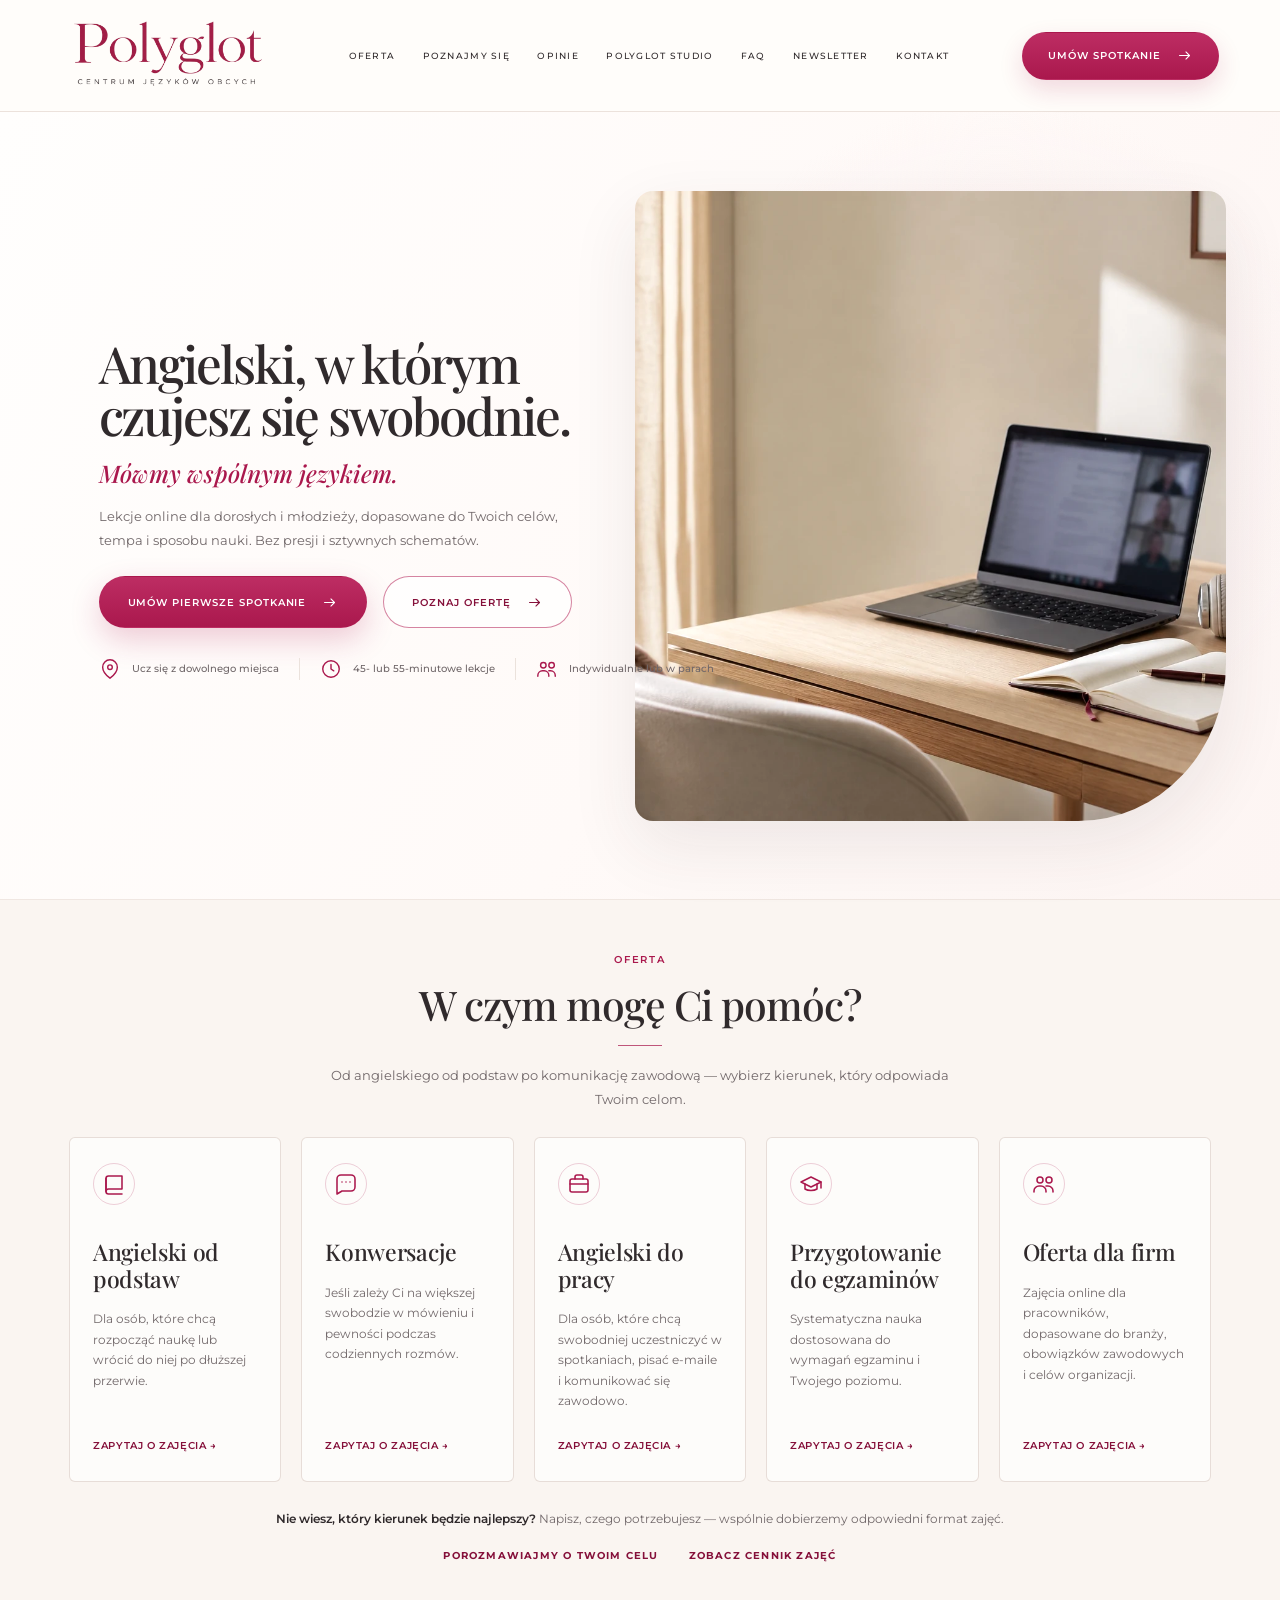
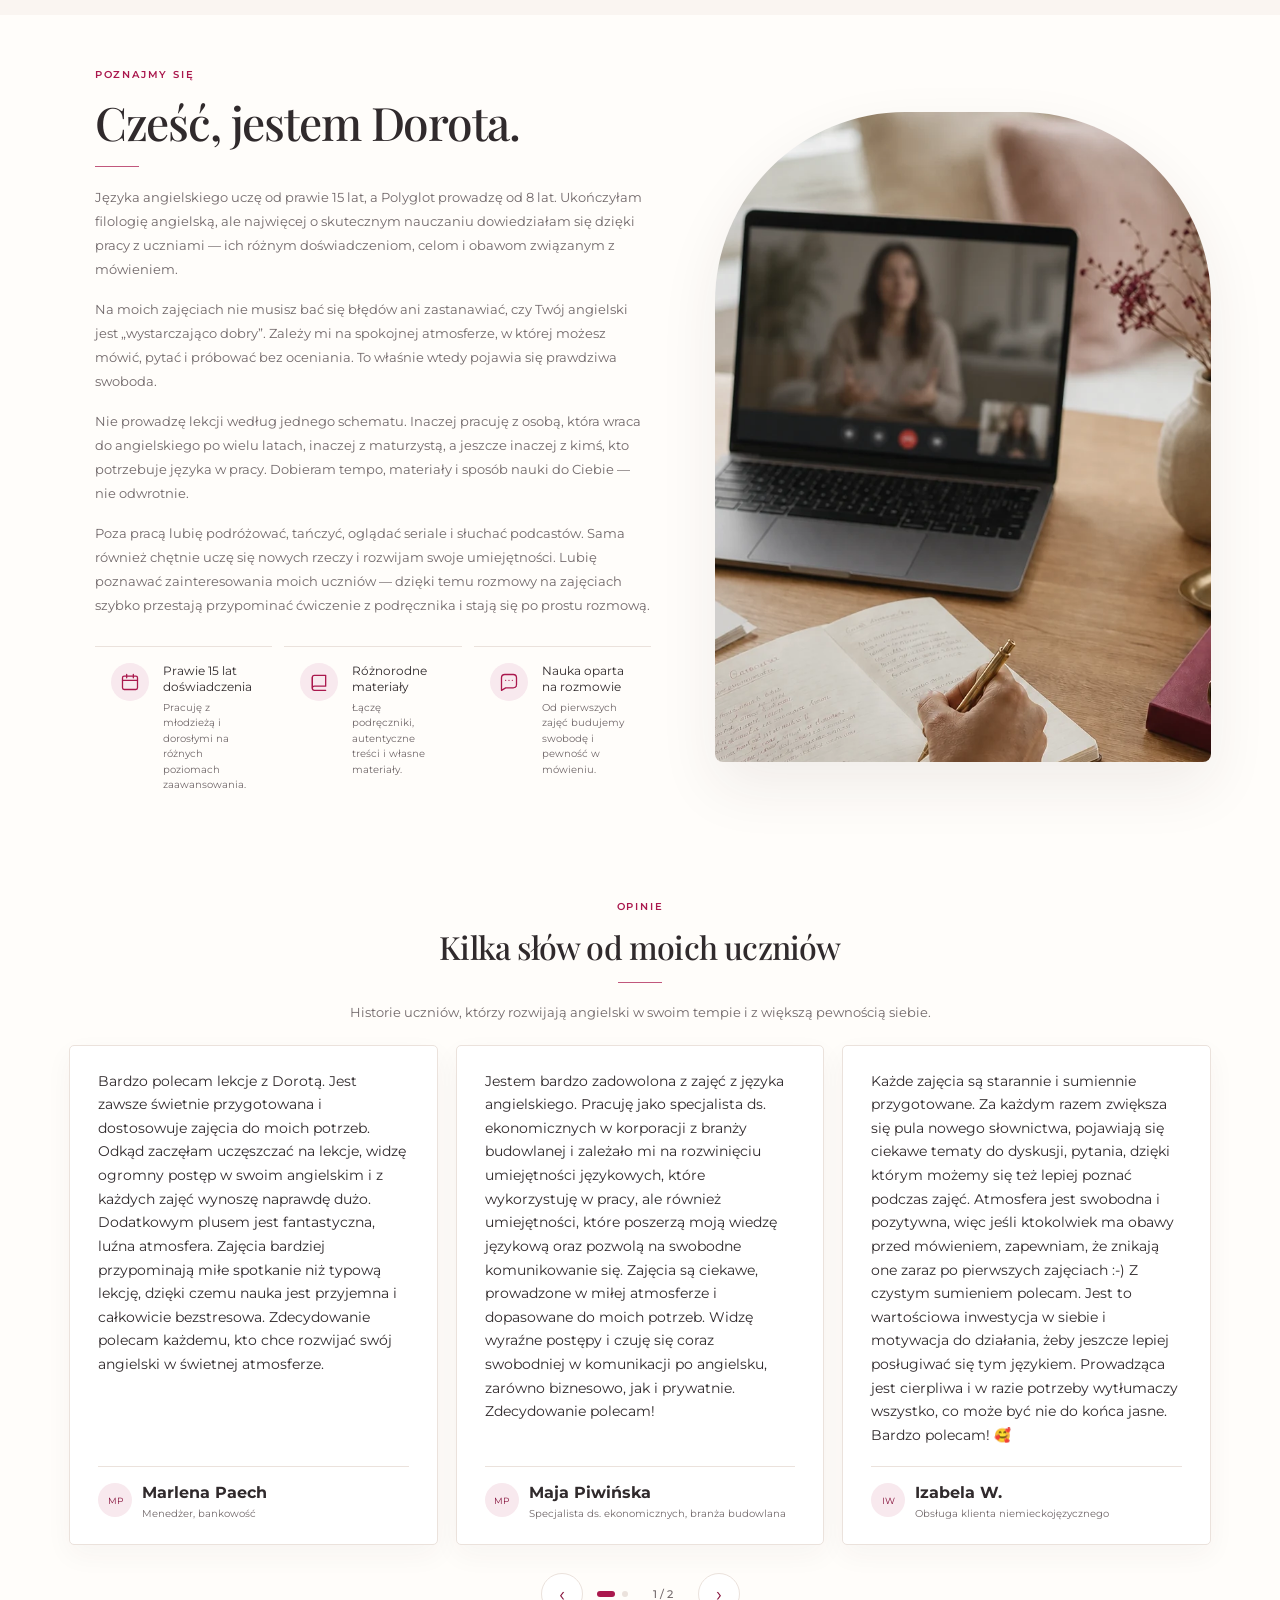
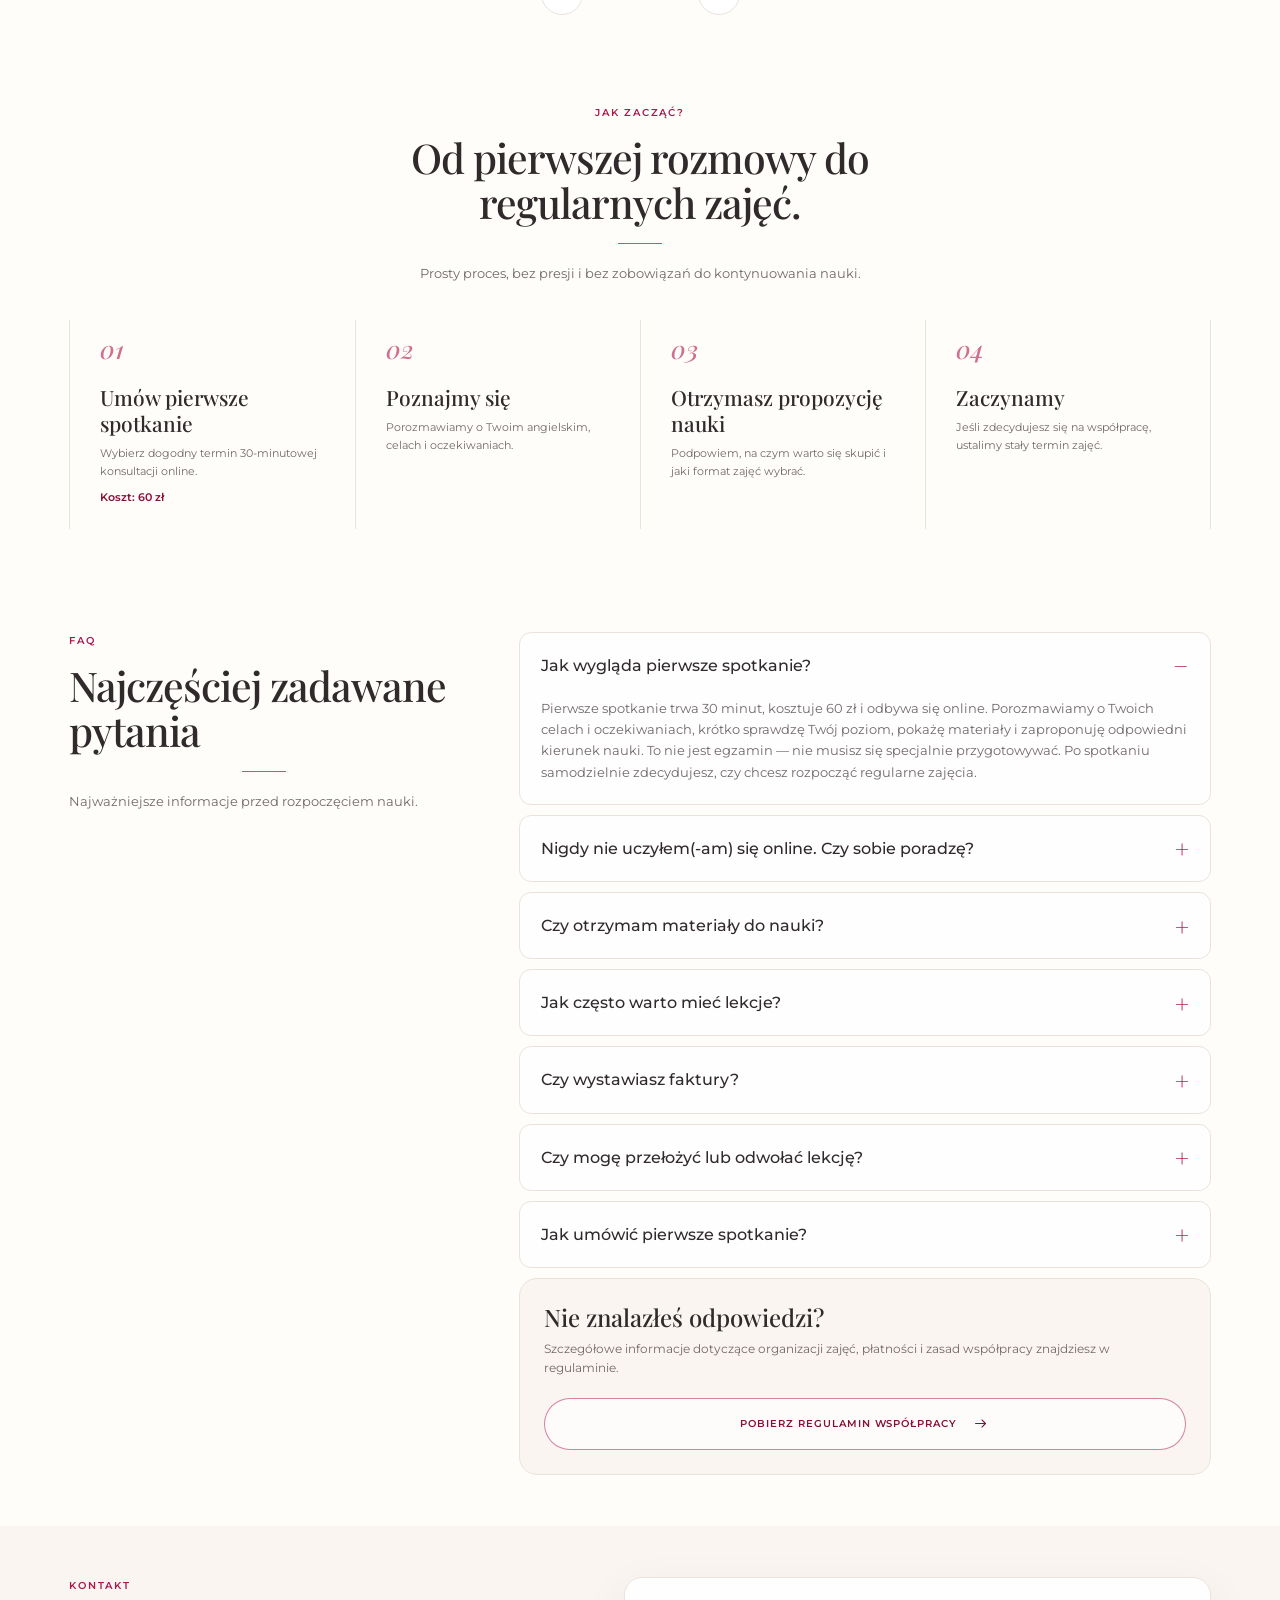
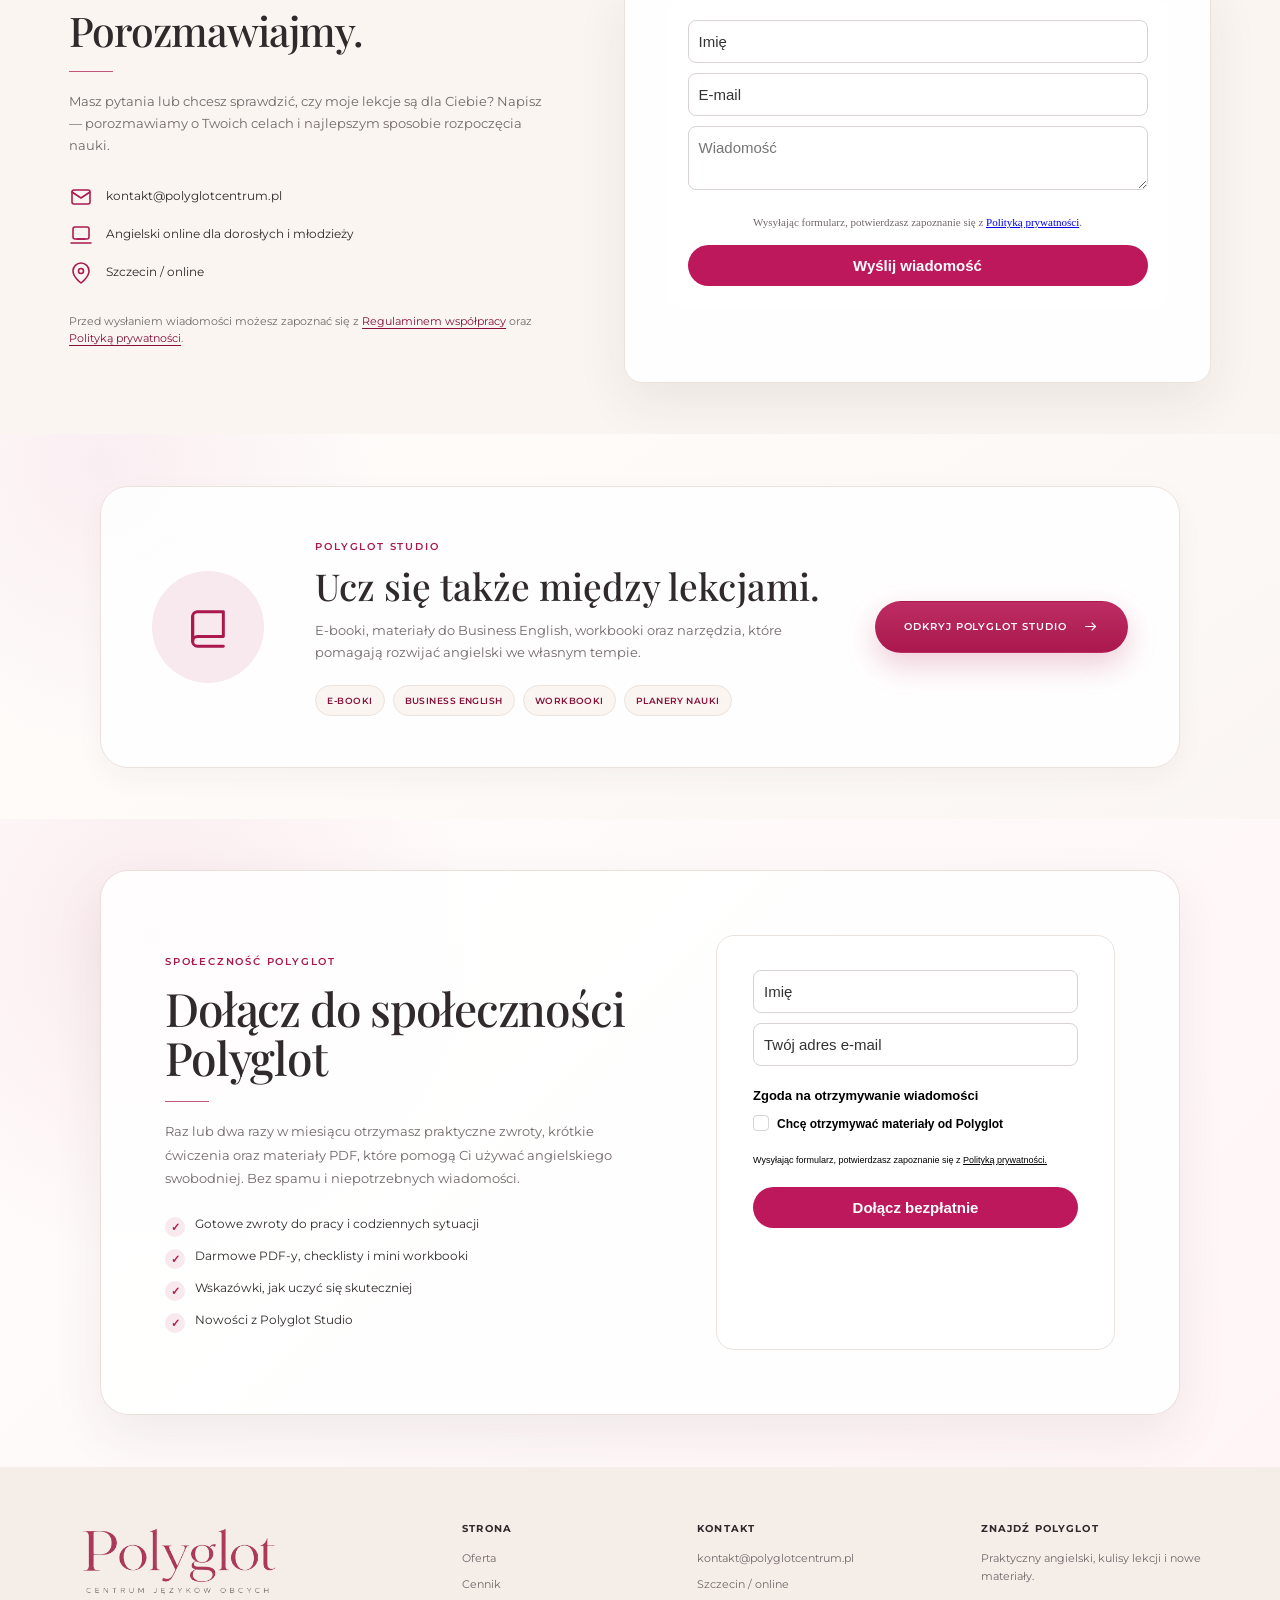
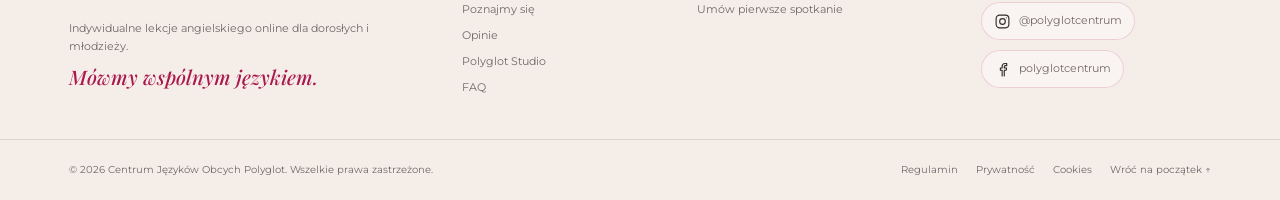
==== index.html @ 35a4ab9f "Add files via upload Przywrócenie wersji sprzed błędnego uploadu" ====
<!doctype html>
<html lang="pl">
  <head>
    
    <meta charset="UTF-8" />
    <meta name="viewport" content="width=device-width, initial-scale=1.0" />
    <title>Polyglot — angielski online dla dorosłych i młodzieży</title>
    
    <meta name="author" content="Dorota Jędruszek — Polyglot Centrum Języków Obcych" />
    <meta name="robots" content="index, follow, max-image-preview:large" />
    <meta name="theme-color" content="#B21F55" />
    <link rel="canonical" href="https://polyglotcentrum.pl/" />
<meta property="og:type" content="website" />
    <meta property="og:locale" content="pl_PL" />
    <meta property="og:site_name" content="Polyglot Centrum Języków Obcych" />
    <meta property="og:url" content="https://polyglotcentrum.pl/" />
    <meta property="og:image:width" content="1200" />
    <meta property="og:image:height" content="630" />
    <meta property="og:image:alt" content="Polyglot — Mówmy wspólnym językiem" />

    <meta name="twitter:title" content="Polyglot — mówmy wspólnym językiem" />
    <meta
      name="twitter:description"
      content="Angielski online dla dorosłych i młodzieży. Praktycznie, spokojnie i bez presji."
    />
    <script type="application/ld+json">
      {
        "@context": "https://schema.org",
        "@type": "EducationalOrganization",
        "name": "Polyglot Centrum Języków Obcych",
        "url": "https://polyglotcentrum.pl/",
        "logo": "https://polyglotcentrum.pl/brand/polyglot-logo.png",
        "description": "Angielski online dla dorosłych i młodzieży. Zajęcia indywidualne i w parach, przygotowanie do egzaminów oraz oferta dla firm.",
        "founder": {
          "@type": "Person",
          "name": "Dorota Jędruszek"
        },
        "email": "kontakt@polyglotcentrum.pl",
        "sameAs": [
          "https://www.facebook.com/polyglotcentrum",
          "https://www.instagram.com/polyglotcentrum/"
        ],
        "areaServed": "PL",
        "availableLanguage": ["pl", "en"]
      }
    </script>
    <meta name="description" content="Angielski online dla dorosłych i młodzieży. Zajęcia indywidualne i w parach, przygotowanie do egzaminów oraz oferta dla firm — spokojnie, praktycznie i bez presji.">
    <link rel="icon" href="/favicon.png">
    <meta property="og:title" content="Polyglot — angielski online dla dorosłych i młodzieży">
    <meta property="og:description" content="Angielski online dla dorosłych i młodzieży. Zajęcia indywidualne i w parach, przygotowanie do egzaminów oraz oferta dla firm — spokojnie, praktycznie i bez presji.">
    <meta property="og:image" content="https://polyglotcentrum.pl/brand/polyglot-social.png">
    <meta name="twitter:card" content="summary_large_image">
    <meta name="twitter:image" content="https://polyglotcentrum.pl/brand/polyglot-social.png">
    <script type="module" crossorigin src="/assets/index-BOfiq2GM.js"></script>
    <link rel="stylesheet" crossorigin href="/assets/index-D0Qa_RZ6.css">
  </head>
  <body>
    
    <div id="root"></div>
    
  
<script>
window.addEventListener('message', function (event) {
  if (!event.data || event.data.type !== 'polyglot-form-height') return;
  var frames = document.querySelectorAll('iframe.polyglot-form-frame');
  frames.forEach(function (frame) {
    if (frame.contentWindow === event.source && event.data.height) {
      frame.style.height = Math.max(220, Number(event.data.height)) + 'px';
    }
  });
});
</script>





<!-- Polyglot: opinie FINAL mobile fix -->
<style>
  /* Oryginalny slider chowamy całkowicie po zbudowaniu nowej sekcji */
  .testimonials.polyglot-ready .testimonial-grid,
  .testimonials.polyglot-ready .slider-controls {
    display: none !important;
  }

  .polyglot-reviews-grid {
    display: grid !important;
    grid-template-columns: repeat(3, minmax(0, 1fr)) !important;
    gap: 18px;
    width: 100% !important;
    max-width: 1180px;
    margin: 0 auto;
    align-items: stretch;
  }

  .polyglot-review-card {
    display: none !important;
    width: 100% !important;
    max-width: 100% !important;
    min-width: 0 !important;
    box-sizing: border-box !important;
    border: 1px solid var(--line);
    box-shadow: var(--shadow-sm);
    background: #fff;
    border-radius: 5px;
    flex-direction: column;
    padding: 24px 28px 22px;
  }

  .polyglot-review-card.is-visible {
    display: flex !important;
  }

  .polyglot-review-card > p {
    width: 100% !important;
    max-width: none !important;
    min-width: 0 !important;
    margin: 0 0 18px !important;
    color: var(--text);
    font: 400 13.5px/1.75 Montserrat, Arial, sans-serif;
    overflow-wrap: anywhere;
    word-break: normal;
    white-space: normal !important;
  }

  .polyglot-review-card footer {
    border-top: 1px solid var(--line);
    align-items: center;
    gap: 10px;
    margin-top: auto;
    padding-top: 12px;
    display: flex;
  }

  .polyglot-review-card strong,
  .polyglot-review-card small {
    display: block;
  }

  .polyglot-review-card small {
    color: var(--muted);
    font-size: 9.5px;
  }

  .polyglot-review-controls {
    justify-content: center;
    align-items: center;
    gap: 14px;
    margin-top: 28px;
    display: flex;
  }

  .polyglot-review-controls button {
    border: 1px solid var(--line);
    width: 42px;
    height: 42px;
    color: var(--primary-hover);
    background: #fff;
    border-radius: 50%;
    place-items: center;
    cursor: pointer;
    display: grid;
    font-size: 20px;
    line-height: 1;
  }

  .polyglot-review-dots {
    align-items: center;
    gap: 7px;
    display: flex;
  }

  .polyglot-review-dots span {
    background: var(--line);
    border-radius: 50%;
    width: 6px;
    height: 6px;
    display: block;
  }

  .polyglot-review-dots span.is-active {
    background: var(--primary);
    border-radius: 999px;
    width: 18px;
  }

  .polyglot-review-count {
    min-width: 42px;
    color: var(--muted);
    text-align: center;
    font-size: 11px;
    font-weight: 500;
  }

  @media (max-width: 1180px) {
    .polyglot-reviews-grid {
      grid-template-columns: repeat(2, minmax(0, 1fr)) !important;
    }
  }

  @media (max-width: 780px) {
    .testimonials {
      padding-left: 22px !important;
      padding-right: 22px !important;
      overflow: hidden !important;
      overflow-anchor: none;
    }

    .polyglot-reviews-grid {
      display: grid !important;
      grid-template-columns: minmax(0, 1fr) !important;
      width: 100% !important;
      max-width: 100% !important;
      min-width: 0 !important;
      margin: 0 auto !important;
    }

    .polyglot-review-card,
    .polyglot-review-card.is-visible {
      grid-column: 1 / -1 !important;
      width: 100% !important;
      max-width: 100% !important;
      min-width: 0 !important;
      padding: 22px 20px !important;
      overflow: visible !important;
    }

    .polyglot-review-card > p {
      width: 100% !important;
      max-width: 100% !important;
      min-width: 0 !important;
      font-size: 13.5px !important;
      line-height: 1.75 !important;
      overflow-wrap: break-word !important;
      word-break: normal !important;
      white-space: normal !important;
    }

    .polyglot-reviews-grid {
      scroll-margin-top: 92px;
    }
  }
</style>

<script>
(function () {
  const NEW_REVIEWS = [{"name": "Marlena Paech", "role": "Menedżer, bankowość", "initials": "MP", "text": "Bardzo polecam lekcje z Dorotą. Jest zawsze świetnie przygotowana i dostosowuje zajęcia do moich potrzeb. Odkąd zaczęłam uczęszczać na lekcje, widzę ogromny postęp w swoim angielskim i z każdych zajęć wynoszę naprawdę dużo. Dodatkowym plusem jest fantastyczna, luźna atmosfera. Zajęcia bardziej przypominają miłe spotkanie niż typową lekcję, dzięki czemu nauka jest przyjemna i całkowicie bezstresowa. Zdecydowanie polecam każdemu, kto chce rozwijać swój angielski w świetnej atmosferze."}, {"name": "Maja Piwińska", "role": "Specjalista ds. ekonomicznych, branża budowlana", "initials": "MP", "text": "Jestem bardzo zadowolona z zajęć z języka angielskiego. Pracuję jako specjalista ds. ekonomicznych w korporacji z branży budowlanej i zależało mi na rozwinięciu umiejętności językowych, które wykorzystuję w pracy, ale również umiejętności, które poszerzą moją wiedzę językową oraz pozwolą na swobodne komunikowanie się. Zajęcia są ciekawe, prowadzone w miłej atmosferze i dopasowane do moich potrzeb. Widzę wyraźne postępy i czuję się coraz swobodniej w komunikacji po angielsku, zarówno biznesowo, jak i prywatnie. Zdecydowanie polecam!"}, {"name": "Izabela W.", "role": "Obsługa klienta niemieckojęzycznego", "initials": "IW", "text": "Każde zajęcia są starannie i sumiennie przygotowane. Za każdym razem zwiększa się pula nowego słownictwa, pojawiają się ciekawe tematy do dyskusji, pytania, dzięki którym możemy się też lepiej poznać podczas zajęć. Atmosfera jest swobodna i pozytywna, więc jeśli ktokolwiek ma obawy przed mówieniem, zapewniam, że znikają one zaraz po pierwszych zajęciach :-) Z czystym sumieniem polecam. Jest to wartościowa inwestycja w siebie i motywacja do działania, żeby jeszcze lepiej posługiwać się tym językiem. Prowadząca jest cierpliwa i w razie potrzeby wytłumaczy wszystko, co może być nie do końca jasne. Bardzo polecam! 🥰"}, {"name": "Dorota G.", "role": "Księgowa", "initials": "DG", "text": "Dorota to świetny motywator do nauki angielskiego, rozpoczynając z nią lekcje pomogła od razu przełamać barierę w mówieniu po angielsku. Na zajęcia jest zawsze świetnie przygotowana, ma gotowe materiały do przeprowadzenia lekcji. Zawsze jest skupiona na uczniu, posiada nieskończone pokłady cierpliwości."}, {"name": "Kinga S.", "role": "R&D Specialist (branża chemiczna)", "initials": "KS", "text": "Dorota to niesamowicie cierpliwa i zaangażowana lektorka. Na zajęciach korzystamy z wielu ciekawych i różnorodnych materiałów, które są dobierane w taki sposób, aby odpowiadały moim potrzebom i pomagały mi robić realne postępy. Doceniam szczególnie atmosferę na zajęciach - jest swobodna, bez presji i stresu, dzięki czemu nauka angielskiego stała się dla mnie dużo przyjemniejsza. Serdecznie polecam naukę z Dorotą!"}];

  const wait = ms => new Promise(resolve => setTimeout(resolve, ms));

  function makeCard(review) {
    const article = document.createElement('article');
    article.className = 'polyglot-review-card';

    const p = document.createElement('p');
    p.textContent = review.text;

    const footer = document.createElement('footer');

    const initials = document.createElement('span');
    initials.className = 'initials';
    initials.textContent = review.initials;

    const meta = document.createElement('div');
    const strong = document.createElement('strong');
    strong.textContent = review.name;
    const small = document.createElement('small');
    small.textContent = review.role;

    meta.append(strong, small);
    footer.append(initials, meta);
    article.append(p, footer);
    return article;
  }

  async function captureGreta(section, originalGrid, originalControls) {
    const findGreta = () => Array.from(originalGrid.querySelectorAll('.testimonial-card'))
      .find(card => {
        const signature = card.querySelector('strong')?.textContent.trim();
        return signature === 'G.S.';
      });

    let card = findGreta();
    if (card) return card.cloneNode(true);

    const buttons = originalControls ? Array.from(originalControls.querySelectorAll('button')) : [];
    const next = buttons.length ? buttons[buttons.length - 1] : null;
    if (!next) return null;

    const seen = new Set();

    for (let i = 0; i < 12; i++) {
      const signature = (originalGrid.innerText || '').trim();
      if (seen.has(signature)) break;
      seen.add(signature);

      next.click();
      await wait(180);

      card = findGreta();
      if (card) return card.cloneNode(true);
    }

    return null;
  }

  function normalizeGretaCard(oldCard) {
    const article = document.createElement('article');
    article.className = 'polyglot-review-card';

    const oldP = oldCard.querySelector('p');
    const oldFooter = oldCard.querySelector('footer');

    if (oldP) {
      const p = document.createElement('p');
      p.textContent = oldP.textContent.trim();
      article.appendChild(p);
    }

    if (oldFooter) {
      article.appendChild(oldFooter.cloneNode(true));
    }

    return article;
  }

  async function buildReviews() {
    const section = document.querySelector('.testimonials');
    if (!section) return false;
    if (section.dataset.polyglotFinal === '1') return true;

    const originalGrid = section.querySelector('.testimonial-grid');
    if (!originalGrid) return false;

    const originalControls = section.querySelector('.slider-controls');
    const gretaOld = await captureGreta(section, originalGrid, originalControls);

    if (!gretaOld) {
      console.warn('Polyglot: nie udało się znaleźć opinii Grety.');
      return false;
    }

    section.dataset.polyglotFinal = '1';

    const grid = document.createElement('div');
    grid.className = 'polyglot-reviews-grid';

    NEW_REVIEWS.forEach(review => grid.appendChild(makeCard(review)));
    grid.appendChild(normalizeGretaCard(gretaOld));

    const controls = document.createElement('div');
    controls.className = 'polyglot-review-controls';

    const prev = document.createElement('button');
    prev.type = 'button';
    prev.setAttribute('aria-label', 'Poprzednie opinie');
    prev.textContent = '‹';

    const dots = document.createElement('div');
    dots.className = 'polyglot-review-dots';

    const count = document.createElement('span');
    count.className = 'polyglot-review-count';
    count.setAttribute('aria-live', 'polite');

    const next = document.createElement('button');
    next.type = 'button';
    next.setAttribute('aria-label', 'Następne opinie');
    next.textContent = '›';

    controls.append(prev, dots, count, next);

    originalGrid.insertAdjacentElement('afterend', grid);
    grid.insertAdjacentElement('afterend', controls);

    section.classList.add('polyglot-ready');

    let page = 0;

    function perPage() {
      if (window.innerWidth <= 780) return 1;
      if (window.innerWidth <= 1180) return 2;
      return 3;
    }

    function render() {
      const cards = Array.from(grid.children);
      const per = perPage();
      const totalPages = Math.max(1, Math.ceil(cards.length / per));

      if (page >= totalPages) page = totalPages - 1;
      if (page < 0) page = 0;

      cards.forEach((card, i) => {
        const visible = i >= page * per && i < (page + 1) * per;
        card.classList.toggle('is-visible', visible);
      });

      dots.innerHTML = '';
      for (let i = 0; i < totalPages; i++) {
        const dot = document.createElement('span');
        if (i === page) dot.classList.add('is-active');
        dots.appendChild(dot);
      }

      count.textContent = `${page + 1} / ${totalPages}`;
    }

    function showCurrentPage() {
      render();
      if (window.innerWidth <= 780) {
        grid.scrollIntoView({ block: 'start', behavior: 'smooth' });
      }
    }

    prev.addEventListener('click', () => {
      const total = Math.ceil(grid.children.length / perPage());
      page = (page - 1 + total) % total;
      showCurrentPage();
    });

    next.addEventListener('click', () => {
      const total = Math.ceil(grid.children.length / perPage());
      page = (page + 1) % total;
      showCurrentPage();
    });

    let lastPer = perPage();
    window.addEventListener('resize', () => {
      const now = perPage();
      if (now !== lastPer) {
        lastPer = now;
        page = 0;
        render();
      }
    });

    render();
    return true;
  }

  let attempts = 0;
  const timer = setInterval(async () => {
    attempts++;
    const ok = await buildReviews();
    if (ok || attempts > 100) clearInterval(timer);
  }, 120);
})();
</script>
<!-- /Polyglot: opinie FINAL mobile fix -->

<style>
  .offer-card .offer-card-contact-link {
    color: var(--primary-hover);
    font-size: 10px;
    font-weight: 600;
    letter-spacing: .06em;
    text-transform: uppercase;
    margin-top: auto;
  }

  .offer-card .offer-card-contact-link:hover {
    color: var(--primary);
    text-decoration: underline;
  }
</style>
<script>
(function () {
  function addOfferLinks() {
    var cards = Array.from(document.querySelectorAll('.offer-card'));
    if (!cards.length) return false;
    cards.forEach(function (card) {
      if (card.querySelector('.offer-card-contact-link')) return;
      var link = document.createElement('a');
      link.className = 'offer-card-contact-link';
      link.href = '#kontakt';
      link.textContent = 'Zapytaj o zajęcia →';
      card.appendChild(link);
    });
    return true;
  }

  var attempts = 0;
  var timer = setInterval(function () {
    attempts += 1;
    if (addOfferLinks() || attempts > 100) clearInterval(timer);
  }, 50);
})();
</script>

<!-- Polyglot: Jak zacząć + informacja o pierwszym spotkaniu -->
<style>
  .polyglot-getting-started {
    position: relative;
    padding: clamp(40px, 4vw, 58px) clamp(24px, 5.4vw, 92px);
    background: var(--bg);
  }
  .polyglot-getting-started .section-heading { margin-bottom: 34px; }
  .polyglot-start-steps {
    display: grid;
    grid-template-columns: repeat(4, minmax(0, 1fr));
    max-width: 1180px;
    margin: 0 auto;
    padding: 0;
    list-style: none;
  }
  .polyglot-start-steps li {
    min-height: 190px;
    padding: 16px 30px 22px;
    border-left: 1px solid var(--line);
  }
  .polyglot-start-steps li:last-child { border-right: 1px solid var(--line); }
  .polyglot-start-number {
    display: block;
    margin-bottom: 23px;
    color: var(--primary-soft);
    font: italic 500 25px/1 "Playfair Display", serif;
  }
  .polyglot-start-steps h3 {
    margin: 0 0 9px;
    font: 500 21px/1.25 "Playfair Display", serif;
  }
  .polyglot-start-steps p {
    margin: 0;
    color: var(--muted);
    font-size: 10.5px;
    line-height: 1.72;
  }
  .polyglot-start-price {
    display: inline-block;
    margin-top: 8px;
    color: var(--primary-hover);
    font-weight: 600;
  }
  @media (max-width: 780px) {
    .polyglot-getting-started { padding: 40px 22px; }
    .polyglot-start-steps { grid-template-columns: 1fr 1fr; gap: 28px 0; }
    .polyglot-start-steps li:nth-child(2) { border-right: 1px solid var(--line); }
  }
  @media (max-width: 460px) {
    .polyglot-start-steps { grid-template-columns: 1fr; gap: 0; }
    .polyglot-start-steps li {
      min-height: 0;
      padding: 20px 22px 24px;
      border-right: 1px solid var(--line);
      border-bottom: 1px solid var(--line);
    }
    .polyglot-start-steps li:first-child { border-top: 1px solid var(--line); }
  }
</style>
<script>
(function () {
  function applyConsultationUpdate() {
    var testimonials = document.querySelector('.testimonials');
    var faq = document.querySelector('.faq');
    var nav = document.querySelector('.nav');
    if (!testimonials || !faq || !nav) return false;

    if (!document.getElementById('jak-zaczac')) {
      var section = document.createElement('section');
      section.id = 'jak-zaczac';
      section.className = 'polyglot-getting-started';
      section.innerHTML =
        '<header class="section-heading section-heading-center">' +
          '<p class="eyebrow">JAK ZACZĄĆ?</p>' +
          '<h2>Od pierwszej rozmowy do<br>regularnych zajęć.</h2>' +
          '<span class="heading-rule"></span>' +
          '<p class="section-intro">Prosty proces, bez presji i bez zobowiązań do kontynuowania nauki.</p>' +
        '</header>' +
        '<ol class="polyglot-start-steps">' +
          '<li><span class="polyglot-start-number">01</span><h3>Umów pierwsze spotkanie</h3><p>Wybierz dogodny termin 30-minutowej konsultacji online.<br><span class="polyglot-start-price">Koszt: 60 zł</span></p></li>' +
          '<li><span class="polyglot-start-number">02</span><h3>Poznajmy się</h3><p>Porozmawiamy o Twoim angielskim, celach i oczekiwaniach.</p></li>' +
          '<li><span class="polyglot-start-number">03</span><h3>Otrzymasz propozycję nauki</h3><p>Podpowiem, na czym warto się skupić i jaki format zajęć wybrać.</p></li>' +
          '<li><span class="polyglot-start-number">04</span><h3>Zaczynamy</h3><p>Jeśli zdecydujesz się na współpracę, ustalimy stały termin zajęć.</p></li>' +
        '</ol>';
      testimonials.insertAdjacentElement('afterend', section);
    }

    var faqButtons = Array.from(document.querySelectorAll('.faq-item button'));
    var meetingButton = faqButtons.find(function (button) {
      return button.textContent.indexOf('Jak wygląda pierwsze spotkanie?') !== -1;
    });
    if (meetingButton) {
      var answer = meetingButton.closest('.faq-item').querySelector('.faq-answer p');
      if (answer) answer.textContent = 'Pierwsze spotkanie trwa 30 minut, kosztuje 60 zł i odbywa się online. Porozmawiamy o Twoich celach i oczekiwaniach, krótko sprawdzę Twój poziom, pokażę materiały i zaproponuję odpowiedni kierunek nauki. To nie jest egzamin — nie musisz się specjalnie przygotowywać. Po spotkaniu samodzielnie zdecydujesz, czy chcesz rozpocząć regularne zajęcia.';
    }

    if (!nav.querySelector('a[href="#jak-zaczac"]')) {
      var link = document.createElement('a');
      link.href = '#jak-zaczac';
      link.textContent = 'Jak zacząć?';
      var faqLink = nav.querySelector('a[href="#faq"]');
      if (faqLink) nav.insertBefore(link, faqLink);
    }
    var studioLink = nav.querySelector('a[href="#studio"]');
    if (studioLink) studioLink.textContent = 'Studio';

    var order = ['#oferta', '#o-mnie', '#opinie', '#jak-zaczac', '#faq', '#studio', '#newsletter', '#kontakt'];
    order.forEach(function (href) {
      var item = nav.querySelector('a[href="' + href + '"]');
      if (item) nav.appendChild(item);
    });
    return true;
  }

  var attempts = 0;
  var timer = setInterval(function () {
    attempts += 1;
    if (applyConsultationUpdate() || attempts > 100) clearInterval(timer);
  }, 60);
})();
</script>
<!-- /Polyglot: Jak zacząć + informacja o pierwszym spotkaniu -->

</body>
</html>
---- assets/index-D0Qa_RZ6.css ----
@import "https://fonts.googleapis.com/css2?family=Montserrat:wght@400;500;600&family=Playfair+Display:ital,wght@0,500;0,600;1,500&display=swap";@layer components;@layer properties{@supports (((-webkit-hyphens:none)) and (not (margin-trim:inline))) or ((-moz-orient:inline) and (not (color:rgb(from red r g b)))){*,:before,:after,::backdrop{--tw-rotate-x:initial;--tw-rotate-y:initial;--tw-rotate-z:initial;--tw-skew-x:initial;--tw-skew-y:initial;--tw-blur:initial;--tw-brightness:initial;--tw-contrast:initial;--tw-grayscale:initial;--tw-hue-rotate:initial;--tw-invert:initial;--tw-opacity:initial;--tw-saturate:initial;--tw-sepia:initial;--tw-drop-shadow:initial;--tw-drop-shadow-color:initial;--tw-drop-shadow-alpha:100%;--tw-drop-shadow-size:initial}}}@layer theme{:root,:host{--font-sans:ui-sans-serif, system-ui, sans-serif, "Apple Color Emoji", "Segoe UI Emoji", "Segoe UI Symbol", "Noto Color Emoji";--font-mono:ui-monospace, SFMono-Regular, Menlo, Monaco, Consolas, "Liberation Mono", "Courier New", monospace;--radius-sm:.25rem;--radius-md:.375rem;--radius-lg:.5rem;--shadow-sm:0 1px 3px 0 #0000001a, 0 1px 2px -1px #0000001a;--shadow-md:0 4px 6px -1px #0000001a, 0 2px 4px -2px #0000001a;--default-font-family:var(--font-sans);--default-mono-font-family:var(--font-mono)}}@layer base{*,:after,:before,::backdrop{box-sizing:border-box;border:0 solid;margin:0;padding:0}::file-selector-button{box-sizing:border-box;border:0 solid;margin:0;padding:0}html,:host{-webkit-text-size-adjust:100%;tab-size:4;line-height:1.5;font-family:var(--default-font-family,ui-sans-serif, system-ui, sans-serif, "Apple Color Emoji", "Segoe UI Emoji", "Segoe UI Symbol", "Noto Color Emoji");font-feature-settings:var(--default-font-feature-settings,normal);font-variation-settings:var(--default-font-variation-settings,normal);-webkit-tap-highlight-color:transparent}hr{height:0;color:inherit;border-top-width:1px}abbr:where([title]){-webkit-text-decoration:underline dotted;text-decoration:underline dotted}h1,h2,h3,h4,h5,h6{font-size:inherit;font-weight:inherit}a{color:inherit;-webkit-text-decoration:inherit;-webkit-text-decoration:inherit;-webkit-text-decoration:inherit;-webkit-text-decoration:inherit;text-decoration:inherit}b,strong{font-weight:bolder}code,kbd,samp,pre{font-family:var(--default-mono-font-family,ui-monospace, SFMono-Regular, Menlo, Monaco, Consolas, "Liberation Mono", "Courier New", monospace);font-feature-settings:var(--default-mono-font-feature-settings,normal);font-variation-settings:var(--default-mono-font-variation-settings,normal);font-size:1em}small{font-size:80%}sub,sup{vertical-align:baseline;font-size:75%;line-height:0;position:relative}sub{bottom:-.25em}sup{top:-.5em}table{text-indent:0;border-color:inherit;border-collapse:collapse}:-moz-focusring{outline:auto}progress{vertical-align:baseline}summary{display:list-item}ol,ul,menu{list-style:none}img,svg,video,canvas,audio,iframe,embed,object{vertical-align:middle;display:block}img,video{max-width:100%;height:auto}button,input,select,optgroup,textarea{font:inherit;font-feature-settings:inherit;font-variation-settings:inherit;letter-spacing:inherit;color:inherit;opacity:1;background-color:#0000;border-radius:0}::file-selector-button{font:inherit;font-feature-settings:inherit;font-variation-settings:inherit;letter-spacing:inherit;color:inherit;opacity:1;background-color:#0000;border-radius:0}:where(select:is([multiple],[size])) optgroup{font-weight:bolder}:where(select:is([multiple],[size])) optgroup option{padding-inline-start:20px}::file-selector-button{margin-inline-end:4px}::placeholder{opacity:1}@supports (not ((-webkit-appearance:-apple-pay-button))) or (contain-intrinsic-size:1px){::placeholder{color:currentColor}@supports (color:color-mix(in lab, red, red)){::placeholder{color:color-mix(in oklab, currentcolor 50%, transparent)}}}textarea{resize:vertical}::-webkit-search-decoration{-webkit-appearance:none}::-webkit-date-and-time-value{min-height:1lh;text-align:inherit}::-webkit-datetime-edit{display:inline-flex}::-webkit-datetime-edit-fields-wrapper{padding:0}::-webkit-datetime-edit{padding-block:0}::-webkit-datetime-edit-year-field{padding-block:0}::-webkit-datetime-edit-month-field{padding-block:0}::-webkit-datetime-edit-day-field{padding-block:0}::-webkit-datetime-edit-hour-field{padding-block:0}::-webkit-datetime-edit-minute-field{padding-block:0}::-webkit-datetime-edit-second-field{padding-block:0}::-webkit-datetime-edit-millisecond-field{padding-block:0}::-webkit-datetime-edit-meridiem-field{padding-block:0}::-webkit-calendar-picker-indicator{line-height:1}:-moz-ui-invalid{box-shadow:none}button,input:where([type=button],[type=reset],[type=submit]){appearance:button}::file-selector-button{appearance:button}::-webkit-inner-spin-button{height:auto}::-webkit-outer-spin-button{height:auto}[hidden]:where(:not([hidden=until-found])){display:none!important}}@layer utilities{.visible{visibility:visible}.fixed{position:fixed}.flex{display:flex}.grid{display:grid}.hidden{display:none}.inline{display:inline}.transform{transform:var(--tw-rotate-x,) var(--tw-rotate-y,) var(--tw-rotate-z,) var(--tw-skew-x,) var(--tw-skew-y,)}.resize{resize:both}.blur{--tw-blur:blur(8px);filter:var(--tw-blur,) var(--tw-brightness,) var(--tw-contrast,) var(--tw-grayscale,) var(--tw-hue-rotate,) var(--tw-invert,) var(--tw-saturate,) var(--tw-sepia,) var(--tw-drop-shadow,)}.delay-1{transition-delay:1ms}}:root{--bg:#fffdfa;--surface:#fff;--surface-soft:#faf5f1;--surface-rose:#fdf4f6;--text:#302a2c;--muted:#71686a;--primary:#aa184d;--primary-hover:#85103a;--primary-soft:#cf6f91;--primary-wash:#f8e9ee;--line:#ebe2dc;--line-strong:#ded2cb;--shadow-sm:0 10px 28px #3a252a0b;--shadow-md:0 20px 52px #3a252a13;--shadow-lg:0 30px 76px #3a252a1b;--radius-sm:12px;--radius-md:18px;--radius-lg:28px;--container:1380px;--section-x:clamp(24px, 5.4vw, 92px);--section-y:clamp(40px, 4vw, 58px)}*{box-sizing:border-box}html{scroll-behavior:smooth;scroll-padding-top:90px}body{background:var(--bg);color:var(--text);-webkit-font-smoothing:antialiased;text-rendering:optimizelegibility;margin:0;font-family:Montserrat,Arial,sans-serif;font-size:16px;line-height:1.7}body.menu-is-open{overflow:hidden}main{overflow:clip}a{color:inherit;text-decoration:none}button,input,textarea{font:inherit}button,a{-webkit-tap-highlight-color:transparent}img{max-width:100%;display:block}::selection{color:var(--text);background:var(--primary-wash)}:focus-visible{outline-offset:3px;outline:3px solid #b21f5547}.skip-link{z-index:1000;background:var(--text);color:#fff;border-radius:8px;padding:10px 14px;transition:transform .2s;position:fixed;top:12px;left:14px;transform:translateY(-160%)}.skip-link:focus{transform:translateY(0)}.eyebrow{color:var(--primary);letter-spacing:.18em;text-transform:uppercase;margin:0 0 14px;font-size:10px;font-weight:600}.section{padding:var(--section-y) var(--section-x);position:relative}.section-heading{text-align:center;max-width:760px;margin:0 auto 26px}.section-heading-left{text-align:left;margin-left:0}.section-heading h2,.about h2,.contact h2{letter-spacing:-.025em;margin:0;font:500 clamp(32px,3.2vw,48px)/1.1 Playfair Display,serif}.section-intro{max-width:620px;color:var(--muted);margin:0 auto;font-size:13px;line-height:1.8}.section-heading-left .section-intro{margin-left:0}.heading-rule{background:var(--primary);opacity:.72;width:44px;height:1px;margin:18px auto;display:block}.heading-rule-left{margin-left:0}.button{letter-spacing:.095em;text-transform:uppercase;border:1px solid #0000;border-radius:999px;justify-content:center;align-items:center;gap:15px;min-height:52px;padding:14px 28px;font-size:10px;font-weight:600;transition:transform .24s,background .24s,border-color .24s,color .24s,box-shadow .24s;display:inline-flex}.button:hover{transform:translateY(-2px)}.button-primary{color:#fff;background:linear-gradient(180deg, #bd2d63 0%, var(--primary) 100%);box-shadow:0 12px 30px #b21f5538}.button-primary:hover{background:linear-gradient(180deg, #a91e51 0%, var(--primary-hover) 100%);box-shadow:0 17px 38px #8f164342}.button-secondary{color:var(--primary-hover);background:#ffffffb3;border-color:#b21f558c}.button-secondary:hover{border-color:var(--primary);background:#fff}.button-row{flex-wrap:wrap;gap:16px;margin-top:24px;display:flex}.card{border:1px solid var(--line);box-shadow:var(--shadow-sm);background:#ffffffdb}.card-grid{max-width:var(--container);gap:20px;margin:0 auto;display:grid}.card-icon{background:var(--primary-wash);width:48px;height:48px;color:var(--primary);border-radius:50%;place-items:center;display:grid}.site-header{z-index:100;-webkit-backdrop-filter:blur(18px);backdrop-filter:blur(18px);background:#fffdfaf0;border-bottom:1px solid #eadfd9e6;grid-template-columns:minmax(214px,auto) 1fr auto;align-items:center;gap:30px;min-height:112px;padding:8px clamp(24px,4.8vw,78px);display:grid;position:sticky;top:0}.brand{align-items:center;width:214px;display:flex}.brand-logo{object-fit:contain;object-position:left center;width:100%;height:auto}.nav{justify-content:center;gap:clamp(18px,2.15vw,36px);display:flex}.nav a{letter-spacing:.14em;text-transform:uppercase;font-size:9px;font-weight:500;position:relative}.nav a:after{content:"";background:var(--primary);height:1px;transition:right .23s;position:absolute;bottom:-8px;left:0;right:100%}.nav a:hover:after{right:0}.header-cta .button{min-height:48px;padding-inline:25px;box-shadow:0 10px 24px #aa184d29}.menu-toggle{background:0 0;border:0;width:42px;height:42px;padding:9px;display:none}.menu-toggle span{background:var(--text);width:24px;height:1px;margin:6px auto;transition:transform .2s,opacity .2s;display:block}.menu-toggle-open span:first-child{transform:translateY(7px)rotate(45deg)}.menu-toggle-open span:nth-child(2){opacity:0}.menu-toggle-open span:nth-child(3){transform:translateY(-7px)rotate(-45deg)}.hero{background:radial-gradient(circle at 78% 42%,#f7e8ecbd,#0000 31%),linear-gradient(118deg,#fffefd 0%,#fffaf8 56%,#fdf5f3 100%);border-bottom:1px solid #eadfd9b8;grid-template-columns:minmax(0,.98fr) minmax(510px,1.02fr);min-height:calc(100vh - 112px);display:grid;position:relative}.hero-copy{z-index:3;align-self:center;padding:68px 3.2vw 62px clamp(46px,7.7vw,128px);position:relative}.hero .eyebrow{margin-bottom:20px}.hero h1{letter-spacing:-.04em;max-width:600px;margin:0 0 16px;font:500 clamp(45px,4vw,64px)/1.025 Playfair Display,serif}.hero-motto{color:var(--primary);margin:0 0 17px;font:italic 500 clamp(24px,1.9vw,31px)/1.25 Playfair Display,serif}.hero-lead{max-width:590px;color:var(--muted);margin:0;font-size:clamp(13px,.9vw,15px);line-height:1.8}.hero-image-wrap{z-index:2;align-items:center;min-width:0;padding:30px clamp(30px,4.2vw,66px) 30px 8px;display:flex;position:relative}.hero-image-halo{background:#f8ebeec7;border-radius:50%;width:min(45vw,700px);height:min(45vw,700px);position:absolute;top:50%;left:1%;transform:translateY(-50%)}.hero-image-frame{z-index:2;width:100%;position:relative}.hero-image-frame img{object-fit:cover;object-position:center 18%;filter:brightness(1.035)saturate(.96);border-radius:18px 18px 25%;width:100%;height:min(70vh,690px);box-shadow:0 25px 68px #42302e17}.hero-facts{width:max-content;max-width:100%;margin-top:30px;display:flex}.hero-facts article{border-right:1px solid var(--line);align-items:center;gap:11px;padding:0 20px;display:flex}.hero-facts article:first-child{padding-left:0}.hero-facts article:last-child{border-right:0;padding-right:0}.hero-facts article>span{color:var(--primary);place-items:center;display:grid}.hero-facts p{color:var(--muted);white-space:nowrap;margin:0;font-size:9.5px;font-weight:500}.offer{background:var(--surface-soft)}.offer-grid{grid-template-columns:repeat(5,minmax(0,1fr))}.offer-card{min-height:265px;box-shadow:none;text-align:left;background:#ffffffa8;border-color:#ded2cbb8;border-radius:6px;flex-direction:column;align-items:stretch;padding:25px 23px 27px;transition:transform .28s,border-color .28s,box-shadow .28s;display:flex}.offer-card:hover{background:#fffffff0;border-color:#aa184d38;transform:translateY(-3px);box-shadow:0 20px 50px #3a252a12}.offer-card-heading{justify-content:flex-start;align-items:center;margin-bottom:34px;display:flex}.offer-card .card-icon{background:0 0;border:1px solid #aa184d33;border-radius:50%;width:42px;height:42px}.offer-card h3{letter-spacing:-.015em;max-width:190px;margin:0 0 17px;font:500 23px/1.16 Playfair Display,serif}.offer-card p{color:var(--muted);margin:0 0 25px;font-size:11.5px;line-height:1.78}.offer-next-step{text-align:center;max-width:760px;margin:26px auto 0}.offer-next-step>p{color:var(--muted);margin:0 auto 18px;font-size:12px;line-height:1.75}.offer-next-step>p strong{color:var(--text);font-weight:600}.offer-next-step>div{flex-wrap:wrap;justify-content:center;gap:16px 30px;display:flex}.offer-next-step a{color:var(--primary-hover);letter-spacing:.12em;text-transform:uppercase;align-items:center;gap:10px;font-size:10px;font-weight:700;display:inline-flex}.offer-next-step a:hover{color:var(--primary)}.about{background:var(--bg);grid-template-columns:minmax(0,1.08fr) minmax(400px,.92fr);align-items:center;gap:clamp(44px,5vw,76px);display:grid}.about-copy{min-width:0;padding-left:clamp(0px,2vw,28px)}.about h2{max-width:620px;font-size:clamp(38px,3.6vw,54px)}.about-copy>p:not(.eyebrow){max-width:640px;color:var(--muted);margin:0 0 16px;font-size:13px;line-height:1.85}.about-images{border-radius:190px 190px 8px 8px;min-width:0;overflow:hidden;box-shadow:0 24px 60px #3a252a14}.about-main-image{object-fit:cover;object-position:78% 24%;transform-origin:78% 24%;width:100%;height:min(66vw,650px);transform:scale(1.4)}.about-fact-cards{grid-template-columns:repeat(3,minmax(0,1fr));gap:12px;margin-top:28px;display:grid}.about-fact-cards article{border:0;border-top:1px solid var(--line);background:0 0;border-radius:0;grid-template-columns:40px 1fr;gap:12px;padding:16px;display:grid}.about-fact-cards article>span{background:var(--primary-wash);width:38px;height:38px;color:var(--primary);border-radius:50%;place-items:center;display:grid}.about-fact-cards h3{margin:0 0 4px;font-size:11.5px;line-height:1.45}.about-fact-cards p{color:var(--muted);margin:0;font-size:10px;line-height:1.55}.testimonials{background:var(--bg);padding-top:38px;padding-bottom:38px}.testimonials .section-heading{margin-bottom:20px}.testimonials .section-heading h2{font-size:clamp(28px,2.5vw,38px)}.testimonial-grid{grid-template-columns:repeat(3,minmax(0,1fr));align-items:stretch;gap:18px;max-width:1180px;margin:0 auto;display:grid}.testimonial-grid.is-short{grid-template-columns:repeat(2,minmax(0,1fr));max-width:780px}.testimonial-card{border-color:var(--line);min-height:0;box-shadow:var(--shadow-sm);background:#fff;border-radius:5px;flex-direction:column;padding:24px 28px 22px;display:flex}.testimonial-card:first-child{color:var(--text);border-color:var(--line);background:#fff}.testimonial-card>p{color:var(--text);margin:0 0 18px;font:400 13.5px/1.75 Montserrat,Arial,sans-serif}.testimonial-card footer{border-top:1px solid var(--line);align-items:center;gap:10px;margin-top:auto;padding-top:12px;display:flex}.testimonial-card:first-child footer{border-top-color:var(--line)}.initials{background:var(--primary-wash);width:34px;height:34px;color:var(--primary-hover);border-radius:50%;place-items:center;font-size:9px;display:grid}.testimonial-card:first-child .initials{background:var(--primary-wash);color:var(--primary-hover)}.testimonial-card strong,.testimonial-card small{display:block}.testimonial-card small{color:var(--muted);font-size:9.5px}.testimonial-card:first-child small{color:#ffffffb8}.slider-controls{justify-content:center;align-items:center;gap:14px;margin-top:28px;display:flex}.slider-controls button{border:1px solid var(--line);width:42px;height:42px;color:var(--primary-hover);background:#fff;border-radius:50%;place-items:center;display:grid}.slider-controls button:hover{border-color:var(--primary);background:var(--primary-wash)}.slider-controls button:first-child svg{transform:rotate(180deg)}.slider-count{min-width:32px;color:var(--muted);text-align:center;font-size:11px}.slider-dots{align-items:center;gap:7px;display:flex}.slider-dots span{background:var(--line);border-radius:50%;width:6px;height:6px;transition:width .2s,background .2s}.slider-dots span.is-active{background:var(--primary);border-radius:999px;width:18px}.studio{background:radial-gradient(circle at 8% 8%,#f8e8eeb3,#0000 23%),linear-gradient(145deg,#fffdfb,#fbf6f3);overflow:hidden}.studio-showcase{border:1px solid var(--line);max-width:1080px;box-shadow:var(--shadow-sm);background:#ffffffe0;border-radius:28px;grid-template-columns:auto minmax(0,1fr) auto;align-items:center;gap:clamp(28px,4vw,54px);margin:0 auto;padding:clamp(34px,4vw,56px);display:grid}.studio-showcase-icon{background:var(--primary-wash);width:112px;height:112px;color:var(--primary);border-radius:50%;place-items:center;display:grid}.studio-showcase-copy .eyebrow{margin-bottom:11px}.studio-showcase-copy h2{margin:0 0 13px;font:500 clamp(30px,2.9vw,44px)/1.1 Playfair Display,serif}.studio-showcase-copy>p:not(.eyebrow){max-width:620px;color:var(--muted);margin:0;font-size:12.5px;line-height:1.8}.studio-tags{flex-wrap:wrap;gap:8px;margin-top:20px;display:flex}.studio-tags span{border:1px solid var(--line);color:var(--primary-hover);background:var(--surface-soft);letter-spacing:.05em;text-transform:uppercase;border-radius:999px;padding:7px 11px;font-size:9px;font-weight:600}.studio-showcase-link{white-space:nowrap}.faq{background:var(--bg);grid-template-columns:minmax(280px,.72fr) minmax(0,1.28fr);align-items:start;gap:clamp(38px,5vw,60px);display:grid}.faq .section-heading{margin-bottom:30px}.faq-list{gap:10px;display:grid}.faq-item{border:1px solid var(--line);border-radius:var(--radius-sm);background:#fffc;overflow:hidden}.faq-item button{width:100%;color:var(--text);text-align:left;cursor:pointer;background:0 0;border:0;justify-content:space-between;align-items:center;padding:19px 21px;font-weight:500;display:flex}.faq-item button b{color:var(--primary);font:300 24px/1 Playfair Display,serif}.faq-answer{grid-template-rows:0fr;transition:grid-template-rows .28s;display:grid}.faq-answer p{color:var(--muted);margin:0;padding:0 21px;font-size:12.5px;overflow:hidden}.faq-open .faq-answer{grid-template-rows:1fr}.faq-open .faq-answer p{padding-bottom:21px}.faq-regulations{border:1px solid var(--line);border-radius:var(--radius-md);background:var(--surface-soft);padding:24px}.faq-regulations h3{margin:0 0 8px;font:500 24px/1.2 Playfair Display,serif}.faq-regulations p{color:var(--muted);margin:0 0 19px;font-size:11.5px}.faq-regulations .button{width:100%}.contact{background:var(--surface-soft);grid-template-columns:minmax(0,.9fr) minmax(420px,1.1fr);align-items:start;gap:clamp(44px,6vw,74px);display:grid}.contact-copy>p:not(.eyebrow):not(.contact-doc-note){max-width:560px;color:var(--muted);margin:0;font-size:13px}.contact-details{gap:14px;margin:28px 0;display:grid}.contact-details span{align-items:center;gap:13px;font-size:11.5px;display:flex}.contact-details svg,.contact-details a:hover{color:var(--primary)}.contact-doc-note{max-width:560px;color:var(--muted);margin:0;font-size:10.5px}.contact-doc-note a{color:var(--primary-hover);text-underline-offset:3px;text-decoration:underline}.contact-form-wrap{border:1px solid var(--line);border-radius:var(--radius-md);box-shadow:var(--shadow-md);background:#ffffffe6;padding:22px 24px;align-self:center}.contact-form{grid-template-columns:1fr 1fr;gap:9px 16px;display:grid}.contact-form label{color:var(--text);letter-spacing:.1em;text-transform:uppercase;font-size:9px;font-weight:600}.contact-form label:nth-of-type(3),.contact-form textarea,.consent,.contact-form button{grid-column:1/-1}.contact-form input,.contact-form textarea{border:1px solid var(--line);width:100%;min-width:0;color:var(--text);letter-spacing:0;text-transform:none;background:#fffefd;border-radius:10px;outline:none;margin:0 0 10px;padding:14px 15px;font-size:13px;transition:border-color .2s,box-shadow .2s}.contact-form textarea{resize:vertical}.contact-form input::placeholder,.contact-form textarea::placeholder{color:#a49a97}.contact-form input:focus,.contact-form textarea:focus{border-color:var(--primary);box-shadow:0 0 0 4px #b21f5517}.consent{align-items:flex-start;gap:10px;margin-top:2px;line-height:1.6;color:var(--muted)!important;letter-spacing:0!important;text-transform:none!important;font-size:9.5px!important;font-weight:400!important;display:flex!important}.consent input{width:auto;margin:3px 0 0}.contact-form button{background:linear-gradient(180deg, #bd2d63 0%, var(--primary) 100%);color:#fff;letter-spacing:.1em;cursor:pointer;border:0;border-radius:999px;justify-content:center;align-items:center;gap:16px;min-height:54px;margin-top:5px;font-size:10px;font-weight:600;transition:transform .24s,background .24s,box-shadow .24s;display:flex}.contact-form button:hover{background:linear-gradient(180deg, #a91e51 0%, var(--primary-hover) 100%);transform:translateY(-2px);box-shadow:0 14px 30px #8f164333}.contact-form button:disabled{cursor:wait;opacity:.7}.contact-form-error{color:#8b2e3f;grid-column:1/-1;margin:4px 0 0;font-size:11px}.form-success{text-align:center;padding:62px 18px}.form-success h3{margin:0 0 12px;font:500 30px/1.2 Playfair Display,serif}.form-success p{max-width:460px;color:var(--muted);margin:0 auto 22px;font-size:12.5px}.form-reset{color:var(--primary-hover);letter-spacing:.1em;cursor:pointer;background:0 0;border:0;font-size:10px;font-weight:600}.newsletter-signup .ml-form-embedSubmit button{background:var(--primary)!important}.newsletter{background:radial-gradient(circle at 12% 18%,#d76e941f,#0000 26%),linear-gradient(135deg,#fffdfb 0%,#fff5f7 100%)}.newsletter-premium-card{border-radius:var(--radius-lg);max-width:1080px;box-shadow:var(--shadow-md);background:#ffffffdb;border:1px solid #eadfd9f5;grid-template-columns:minmax(0,1.1fr) minmax(340px,.9fr);align-items:center;gap:clamp(34px,5vw,70px);margin:0 auto;padding:clamp(42px,5vw,64px);display:grid}.newsletter-premium-card h2{letter-spacing:-.025em;margin:0;font:500 clamp(34px,3.6vw,50px)/1.08 Playfair Display,serif}.newsletter-intro{color:var(--muted);margin:0;font-size:13px;line-height:1.8}.newsletter-benefits{gap:10px;margin-top:25px;display:grid}.newsletter-benefits div{align-items:flex-start;gap:10px;display:flex}.newsletter-benefits span{background:var(--primary-wash);width:20px;height:20px;color:var(--primary);border-radius:50%;flex:none;place-items:center;margin-top:2px;font-size:11px;font-weight:600;display:grid}.newsletter-benefits p{color:var(--text);margin:0;font-size:11.5px}.newsletter-signup{border:1px solid var(--line);border-radius:var(--radius-md);background:#fff;padding:14px 16px;align-self:center}.newsletter-form{gap:9px;display:grid}.newsletter-form label{letter-spacing:.1em;text-transform:uppercase;font-size:9px;font-weight:600}.newsletter-form input{border:1px solid var(--line);width:100%;min-height:55px;color:var(--text);background:#fff;border-radius:999px;outline:none;padding:14px 18px}.newsletter-form input:focus{border-color:var(--primary);box-shadow:0 0 0 4px #b21f5517}.newsletter-form .newsletter-consent-check{color:var(--muted);letter-spacing:0;text-transform:none;cursor:pointer;grid-template-columns:18px 1fr;align-items:start;gap:10px;margin:4px 2px 6px;font-size:9.5px;font-weight:400;line-height:1.55;display:grid}.newsletter-form .newsletter-consent-check input{width:16px;height:16px;min-height:16px;accent-color:var(--primary);border-radius:4px;margin:2px 0 0;padding:0}.newsletter-consent-check a{color:var(--primary-hover);text-underline-offset:3px;text-decoration:underline}.newsletter-form button{background:linear-gradient(180deg, #bd2d63 0%, var(--primary) 100%);color:#fff;letter-spacing:.1em;cursor:pointer;border:0;border-radius:999px;min-height:55px;padding:14px 24px;font-size:10px;font-weight:600;transition:transform .24s,background .24s,box-shadow .24s;box-shadow:0 12px 28px #b21f5533}.newsletter-form button:hover{background:linear-gradient(180deg, #a91e51 0%, var(--primary-hover) 100%);transform:translateY(-2px);box-shadow:0 16px 34px #8f16433d}.newsletter-form button:disabled{cursor:wait;opacity:.7}.newsletter-consent{color:var(--muted);margin:13px 0 0;font-size:9.5px;line-height:1.65}.newsletter-consent a{color:var(--primary-hover);text-underline-offset:3px;text-decoration:underline}.newsletter-message{color:var(--primary-hover);margin:14px 0 0;font-size:11px;font-weight:500}.newsletter-message-error{color:#8b2e3f}.site-footer{background:#f5ede8}.footer-main{max-width:var(--container);padding:54px var(--section-x) 42px;grid-template-columns:1.5fr .78fr 1fr 1.05fr;gap:clamp(30px,5vw,70px);margin:0 auto;display:grid}.footer-brand img{object-fit:contain;object-position:left center;width:220px;height:auto}.footer-brand p{max-width:310px;color:var(--muted);margin:14px 0 8px;font-size:10.5px}.footer-brand em{color:var(--primary);font:italic 500 20px/1.3 Playfair Display,serif}.footer-main nav,.footer-contact,.footer-social{flex-direction:column;align-items:flex-start;gap:8px;display:flex}.footer-main strong{letter-spacing:.12em;text-transform:uppercase;margin-bottom:5px;font-size:9.5px}.footer-main a,.footer-main span{color:var(--muted);font-size:10.5px}.footer-main a:hover{color:var(--primary-hover)}.footer-social>p{max-width:230px;color:var(--muted);margin:0 0 9px;font-size:10.5px;line-height:1.7}.social-links{flex-wrap:wrap;gap:10px;display:flex}.social-links a{color:var(--text);background:#ffffff6b;border:1px solid #aa184d2b;border-radius:999px;align-items:center;gap:8px;padding:9px 12px;transition:border-color .2s,background .2s,color .2s;display:inline-flex}.social-links a:hover{color:var(--primary-hover);background:#ffffffdb;border-color:#aa184d61}.social-links svg{fill:none;stroke:currentColor;stroke-width:1.6px;stroke-linecap:round;stroke-linejoin:round;width:17px;height:17px}.social-links .social-dot{fill:currentColor;stroke:none}.footer-bottom{max-width:var(--container);padding:22px var(--section-x);border-top:1px solid var(--line-strong);justify-content:space-between;align-items:center;gap:20px;margin:0 auto;display:flex}.footer-bottom p,.footer-bottom a{color:var(--muted);margin:0;font-size:9.5px}.footer-bottom a:hover{color:var(--primary-hover)}.footer-bottom nav{flex-wrap:wrap;gap:18px;display:flex}.studio-page{min-height:100vh;padding:70px var(--section-x);background:var(--bg)}.studio-page-hero{text-align:center;max-width:800px;margin:0 auto 64px}.studio-page-hero h1{margin:0 0 20px;font:500 clamp(46px,7vw,82px)/1.03 Playfair Display,serif}.studio-page-hero>p:not(.eyebrow){color:var(--muted);margin:0 auto 28px}.studio-page-grid{grid-template-columns:repeat(4,minmax(0,1fr));gap:20px;max-width:1150px;margin:0 auto;display:grid}.studio-page-grid article{border:1px solid var(--line);border-radius:var(--radius-md);background:#fff;padding:30px}.studio-page-grid h2{margin:0 0 10px;font:500 26px/1.2 Playfair Display,serif}.studio-page-grid p{color:var(--muted);font-size:12px}.studio-page-grid span{color:var(--primary-hover);letter-spacing:.12em;text-transform:uppercase;font-size:9.5px}.pricing-page{min-height:100vh;padding:78px var(--section-x) 92px;background:var(--bg)}.pricing-hero{text-align:center;max-width:780px;margin:0 auto 54px}.pricing-hero h1{letter-spacing:-.025em;margin:0 0 22px;font:500 clamp(48px,6vw,76px)/1.02 Playfair Display,serif}.pricing-intro{max-width:650px;color:var(--muted);margin:0 auto 18px;font-size:14px;line-height:1.8}.pricing-date{color:var(--primary-hover);letter-spacing:.1em;text-transform:uppercase;margin:0;font-size:10px;font-weight:700}.pricing-options{grid-template-columns:repeat(2,minmax(0,1fr));gap:22px;max-width:970px;margin:0 auto 24px;display:grid}.pricing-card{border:1px solid var(--line);border-radius:var(--radius-lg);background:#ffffffd1;padding:42px;position:relative;box-shadow:0 18px 50px #3a252a0e}.pricing-card-featured{border-color:#aa184d45;box-shadow:0 22px 65px #aa184d17}.pricing-badge{color:var(--primary-hover);letter-spacing:.12em;font-size:8px;font-weight:700;position:absolute;top:20px;right:22px}.pricing-label{color:var(--primary-hover);letter-spacing:.12em;text-transform:uppercase;margin:0 0 16px;font-size:9px;font-weight:700}.pricing-card h2{margin:0 0 13px;font:500 34px/1.15 Playfair Display,serif}.pricing-value{color:var(--text);margin:0 0 20px;font:500 48px/1 Playfair Display,serif}.pricing-value small{color:var(--muted);font:500 11px/1.4 Montserrat,sans-serif}.pricing-card>p:not(.pricing-label){min-height:62px;color:var(--muted);margin:0 0 23px;font-size:12px;line-height:1.75}.pricing-card ul{border-top:1px solid var(--line);gap:11px;margin:0 0 28px;padding:22px 0 0;list-style:none;display:grid}.pricing-card li{color:var(--text-soft);padding-left:20px;font-size:11px;line-height:1.55;position:relative}.pricing-card li:before{content:"✓";color:var(--primary);font-weight:700;position:absolute;left:0}.pricing-card .button{justify-content:center;width:100%}.pricing-additional{grid-template-columns:repeat(2,minmax(0,1fr));gap:22px;max-width:970px;margin:0 auto 24px;display:grid}.pricing-additional article{border:1px solid var(--line);border-radius:var(--radius-md);background:#ffffff8c;padding:34px 36px}.pricing-additional h2{margin:5px 0 12px;font:500 27px/1.2 Playfair Display,serif}.pricing-pair-value{color:var(--text);margin:-2px 0 14px;font:500 31px/1.1 Playfair Display,serif}.pricing-pair-value small{color:var(--muted);font:500 10px/1.4 Montserrat,sans-serif}.pricing-additional article>p:not(.eyebrow){color:var(--muted);margin:0 0 18px;font-size:11.5px;line-height:1.72}.pricing-additional a{color:var(--primary-hover);letter-spacing:.1em;text-transform:uppercase;font-size:9px;font-weight:700}.pricing-note{border-radius:var(--radius-md);background:linear-gradient(135deg,#b11f5514,#f4dfe26b);justify-content:space-between;align-items:center;gap:34px;max-width:970px;margin:0 auto;padding:34px 38px;display:flex}.pricing-note h2{margin:4px 0 9px;font:500 28px/1.2 Playfair Display,serif}.pricing-note div>p:not(.eyebrow){max-width:580px;color:var(--muted);margin:0;font-size:11.5px;line-height:1.7}.reveal{opacity:0;transition:opacity .7s,transform .7s;transform:translateY(16px)}.reveal.visible{opacity:1;transform:none}.delay-1{transition-delay:.12s}@media (width<=1180px){:root{--section-x:clamp(24px, 4.5vw, 58px);--section-y:clamp(40px, 4.5vw, 56px)}.site-header{grid-template-columns:minmax(185px,auto) 1fr auto auto;min-height:100px;padding-inline:26px}.brand{width:185px}.nav{display:none}.menu-toggle{display:block}.nav-open{border-bottom:1px solid var(--line);max-height:calc(100vh - 100px);box-shadow:var(--shadow-md);background:#fffdfbfc;flex-direction:column;align-items:center;gap:0;padding:16px 24px 26px;display:flex;position:absolute;top:100px;left:0;right:0;overflow-y:auto}.nav-open a{text-align:center;width:100%;padding:13px}.nav-open a:after{display:none}.hero{grid-template-columns:minmax(0,1fr) minmax(430px,.92fr);min-height:calc(100vh - 100px)}.hero-copy{padding-left:5.3vw}.hero h1{font-size:clamp(42px,4.8vw,58px)}.hero-facts{flex-wrap:wrap;width:100%}.offer-grid{grid-template-columns:repeat(3,minmax(0,1fr))}.pricing-page{padding-top:62px}.testimonial-grid{grid-template-columns:repeat(2,minmax(0,1fr))}.testimonial-card:nth-child(3){display:none}.studio-showcase{grid-template-columns:auto minmax(0,1fr)}.studio-showcase-link{grid-column:2;width:max-content}.about{grid-template-columns:minmax(0,1fr) minmax(380px,.9fr)}.about-fact-cards{grid-template-columns:1fr}.about-main-image{height:600px}.newsletter-premium-card{grid-template-columns:1fr;max-width:820px}.newsletter-signup{max-width:540px}.footer-main{grid-template-columns:1.35fr repeat(3,1fr);gap:30px}}@media (width<=780px){:root{--section-x:22px;--section-y:40px}html{scroll-padding-top:76px}.site-header{grid-template-columns:1fr auto;min-height:76px;padding:6px 18px}.brand{width:170px}.brand-logo{height:auto}.header-cta{display:none}.nav-open{max-height:calc(100vh - 76px);top:76px}.hero{grid-template-columns:1fr;min-height:auto}.hero-copy{padding:55px 22px 34px}.hero h1{max-width:520px;font-size:clamp(37px,10vw,49px)}.hero-motto{font-size:24px}.hero-lead{font-size:13px}.button-row{flex-direction:column}.button-row .button{width:100%}.hero-facts{grid-template-columns:1fr;margin-top:25px;display:grid}.hero-facts article{border-right:0;border-bottom:1px solid var(--line);padding:11px 0}.hero-facts article:last-child{border-bottom:0}.hero-facts p{white-space:normal}.hero-image-wrap{min-height:0;padding:0 22px 45px}.hero-image-halo{width:82vw;height:82vw;left:7%}.hero-image-frame img{border-radius:16px 16px 22%;height:440px}.section-heading{margin-bottom:28px}.section-heading h2,.about h2,.contact h2{font-size:clamp(30px,8vw,40px)}.offer-grid,.testimonial-grid,.studio-page-grid{grid-template-columns:1fr}.testimonial-card:nth-child(n+2){display:none}.pricing-options,.pricing-additional{grid-template-columns:1fr}.pricing-card>p:not(.pricing-label){min-height:auto}.pricing-note{flex-direction:column;align-items:flex-start}.offer-card{min-height:250px}.offer-card-heading{margin-bottom:25px}.pricing-page{padding:46px 20px 64px}.pricing-hero{margin-bottom:36px}.pricing-hero h1{font-size:45px}.pricing-card{padding:34px 25px 28px}.pricing-badge{margin-bottom:14px;display:inline-block;position:static}.pricing-value{font-size:42px}.pricing-additional article,.pricing-note{padding:28px 25px}.about{grid-template-columns:1fr;gap:38px}.about-copy{order:1;padding-left:0}.about-images{border-radius:140px 140px 12px 12px;order:2}.about-main-image{height:510px;transform:scale(1.3)}.about-fact-cards{grid-template-columns:1fr}.studio-showcase{text-align:center;grid-template-columns:1fr}.studio-showcase-icon{margin:0 auto}.studio-tags{justify-content:center}.studio-showcase-link{grid-column:auto;width:100%}.faq,.contact{grid-template-columns:1fr;gap:40px}.contact-form-wrap{padding:24px 19px}.contact-form{grid-template-columns:1fr}.contact-form label,.contact-form input,.contact-form textarea,.consent,.contact-form button{grid-column:1}.newsletter-premium-card{border-radius:22px;padding:34px 20px}.newsletter-signup{padding:20px}.footer-main{grid-template-columns:1fr 1fr}.footer-brand{grid-column:1/-1}.footer-bottom{flex-direction:column;align-items:flex-start}.footer-bottom nav{gap:14px}}@media (width<=460px){.brand{width:150px}.hero h1{font-size:clamp(34px,10.5vw,44px)}.hero-image-frame img{height:380px}.button{width:100%}.footer-main{grid-template-columns:1fr}.footer-brand{grid-column:auto}}@media (prefers-reduced-motion:reduce){*{scroll-behavior:auto!important}.reveal{opacity:1;transition:none;transform:none}.button,.offer-card,.newsletter-form button,.contact-form button{transition:none}}@property --tw-rotate-x{syntax:"*";inherits:false}@property --tw-rotate-y{syntax:"*";inherits:false}@property --tw-rotate-z{syntax:"*";inherits:false}@property --tw-skew-x{syntax:"*";inherits:false}@property --tw-skew-y{syntax:"*";inherits:false}@property --tw-blur{syntax:"*";inherits:false}@property --tw-brightness{syntax:"*";inherits:false}@property --tw-contrast{syntax:"*";inherits:false}@property --tw-grayscale{syntax:"*";inherits:false}@property --tw-hue-rotate{syntax:"*";inherits:false}@property --tw-invert{syntax:"*";inherits:false}@property --tw-opacity{syntax:"*";inherits:false}@property --tw-saturate{syntax:"*";inherits:false}@property --tw-sepia{syntax:"*";inherits:false}@property --tw-drop-shadow{syntax:"*";inherits:false}@property --tw-drop-shadow-color{syntax:"*";inherits:false}@property --tw-drop-shadow-alpha{syntax:"<percentage>";inherits:false;initial-value:100%}@property --tw-drop-shadow-size{syntax:"*";inherits:false}
.polyglot-form-frame{display:block;width:100%;height:360px;border:0;background:transparent;overflow:hidden}.newsletter-signup .polyglot-form-frame{height:385px}@media(max-width:700px){.contact-form-wrap{padding:18px}.newsletter-signup{padding:16px}.polyglot-form-frame{width:100%}}
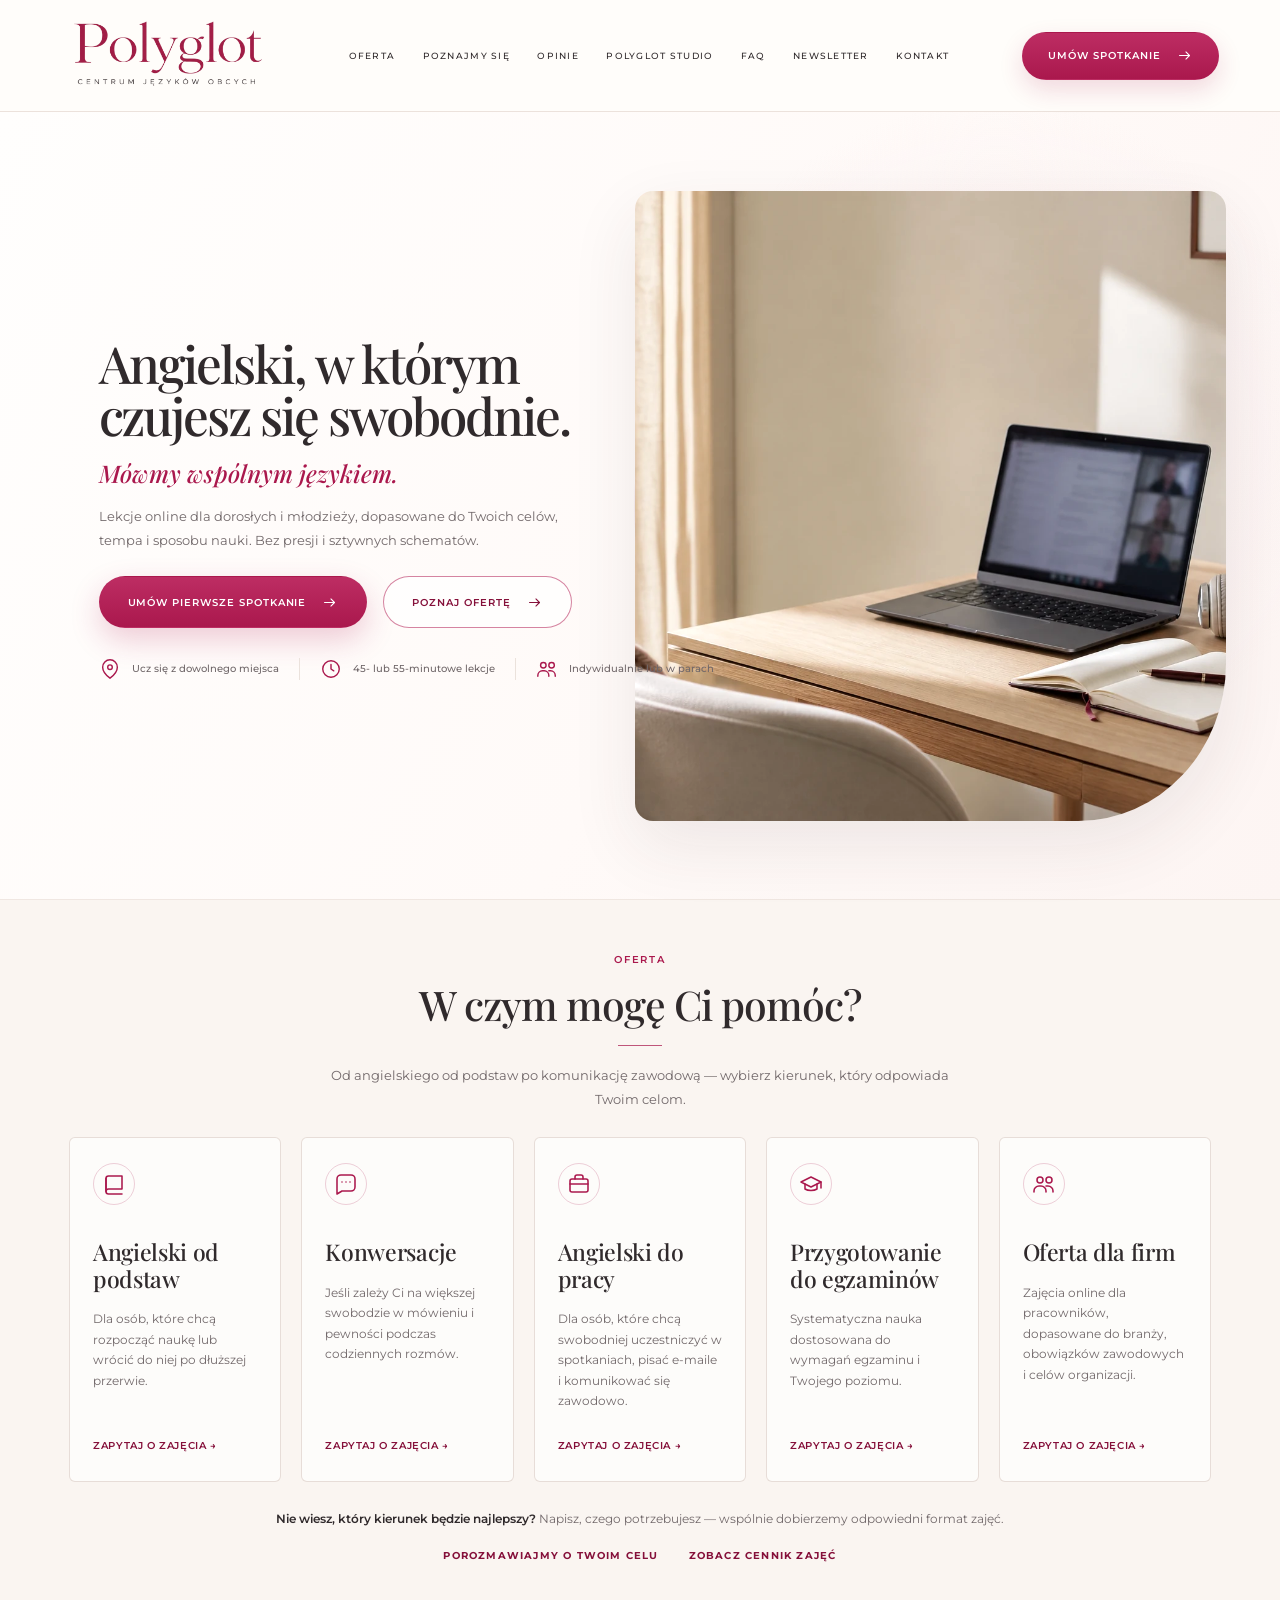
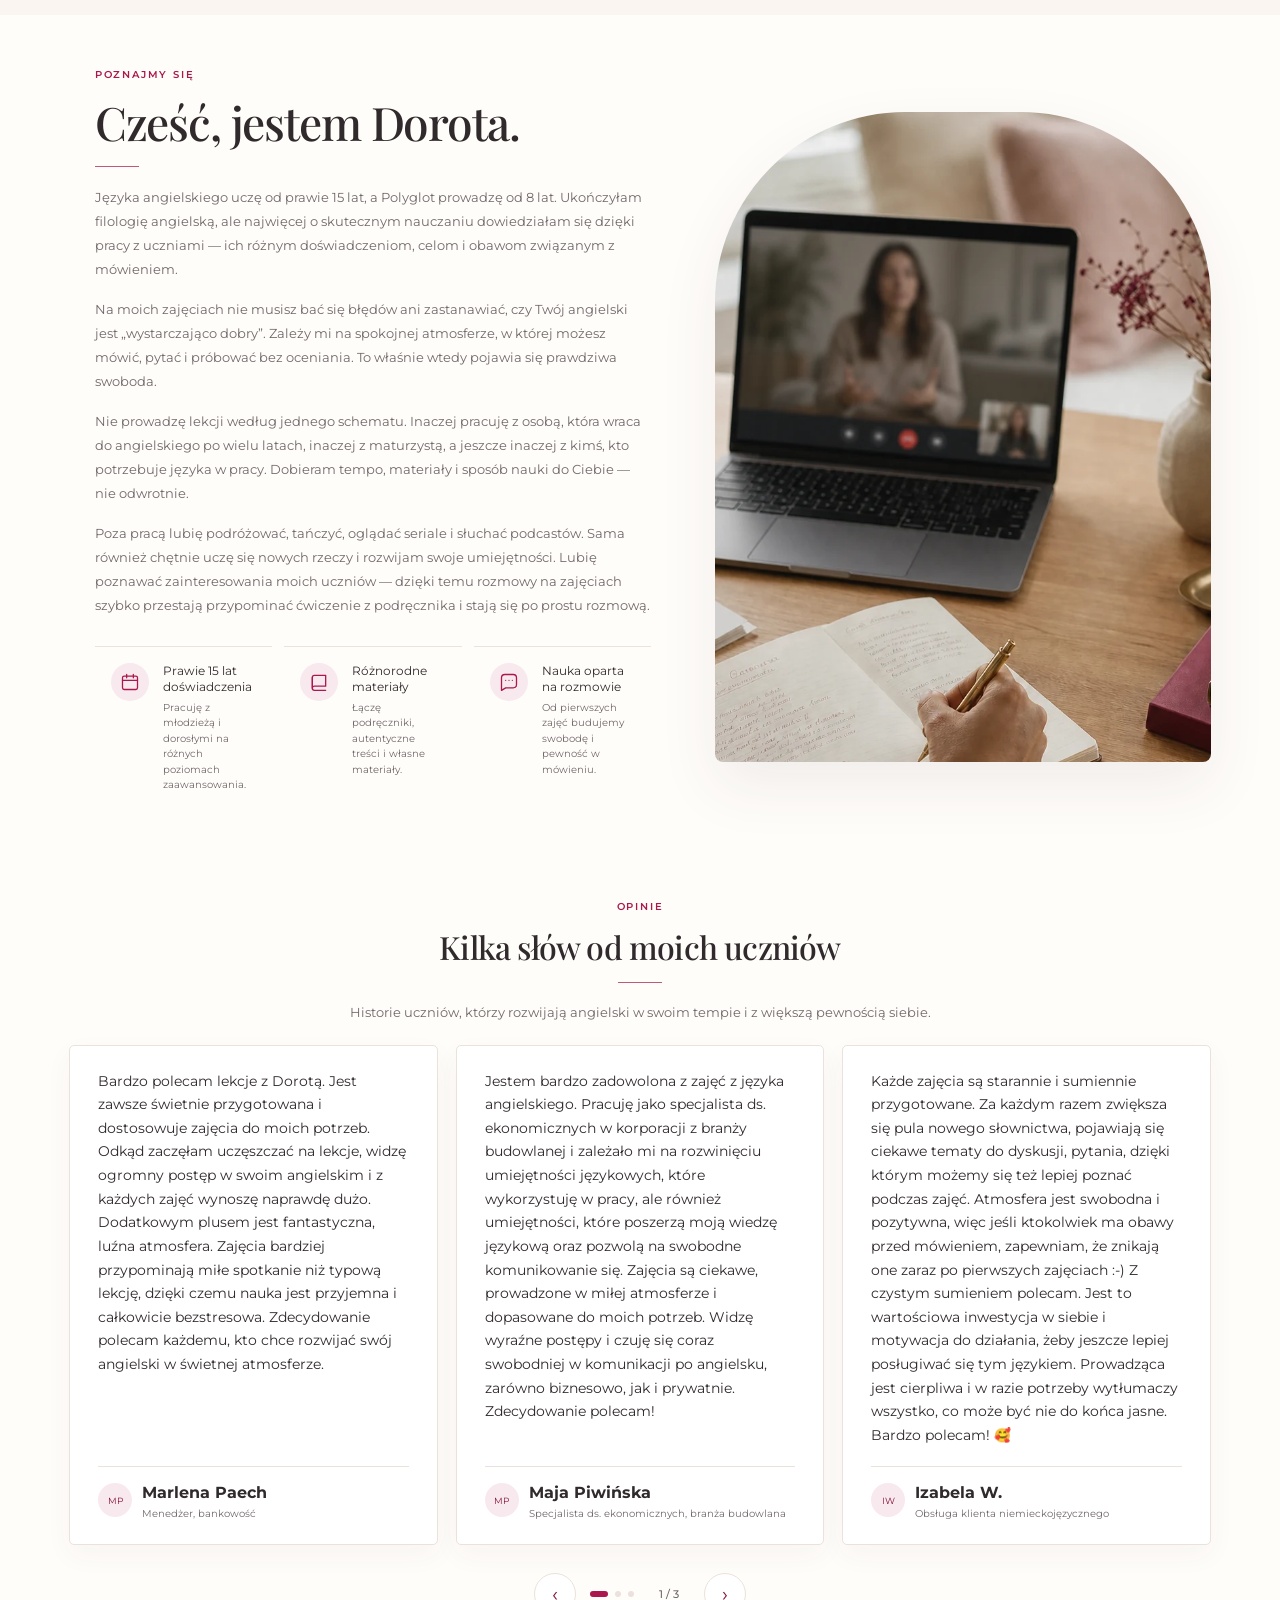
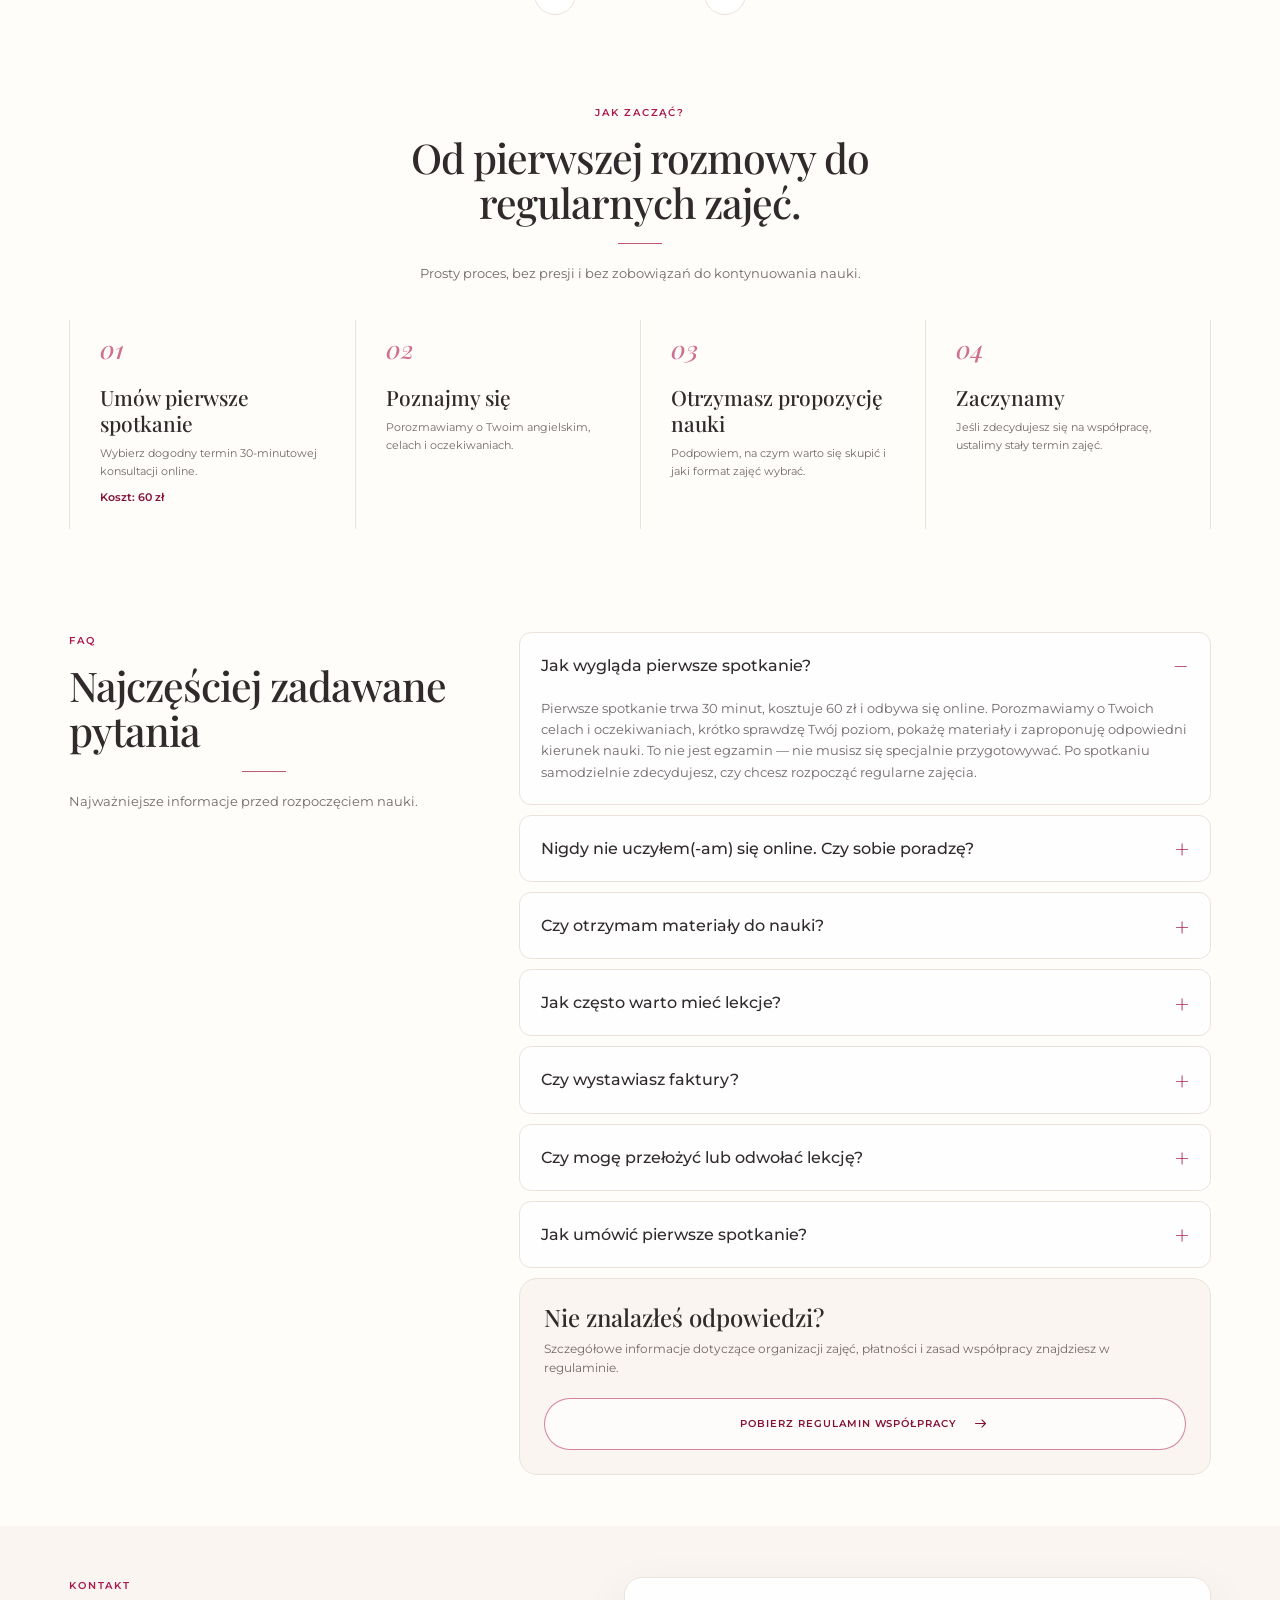
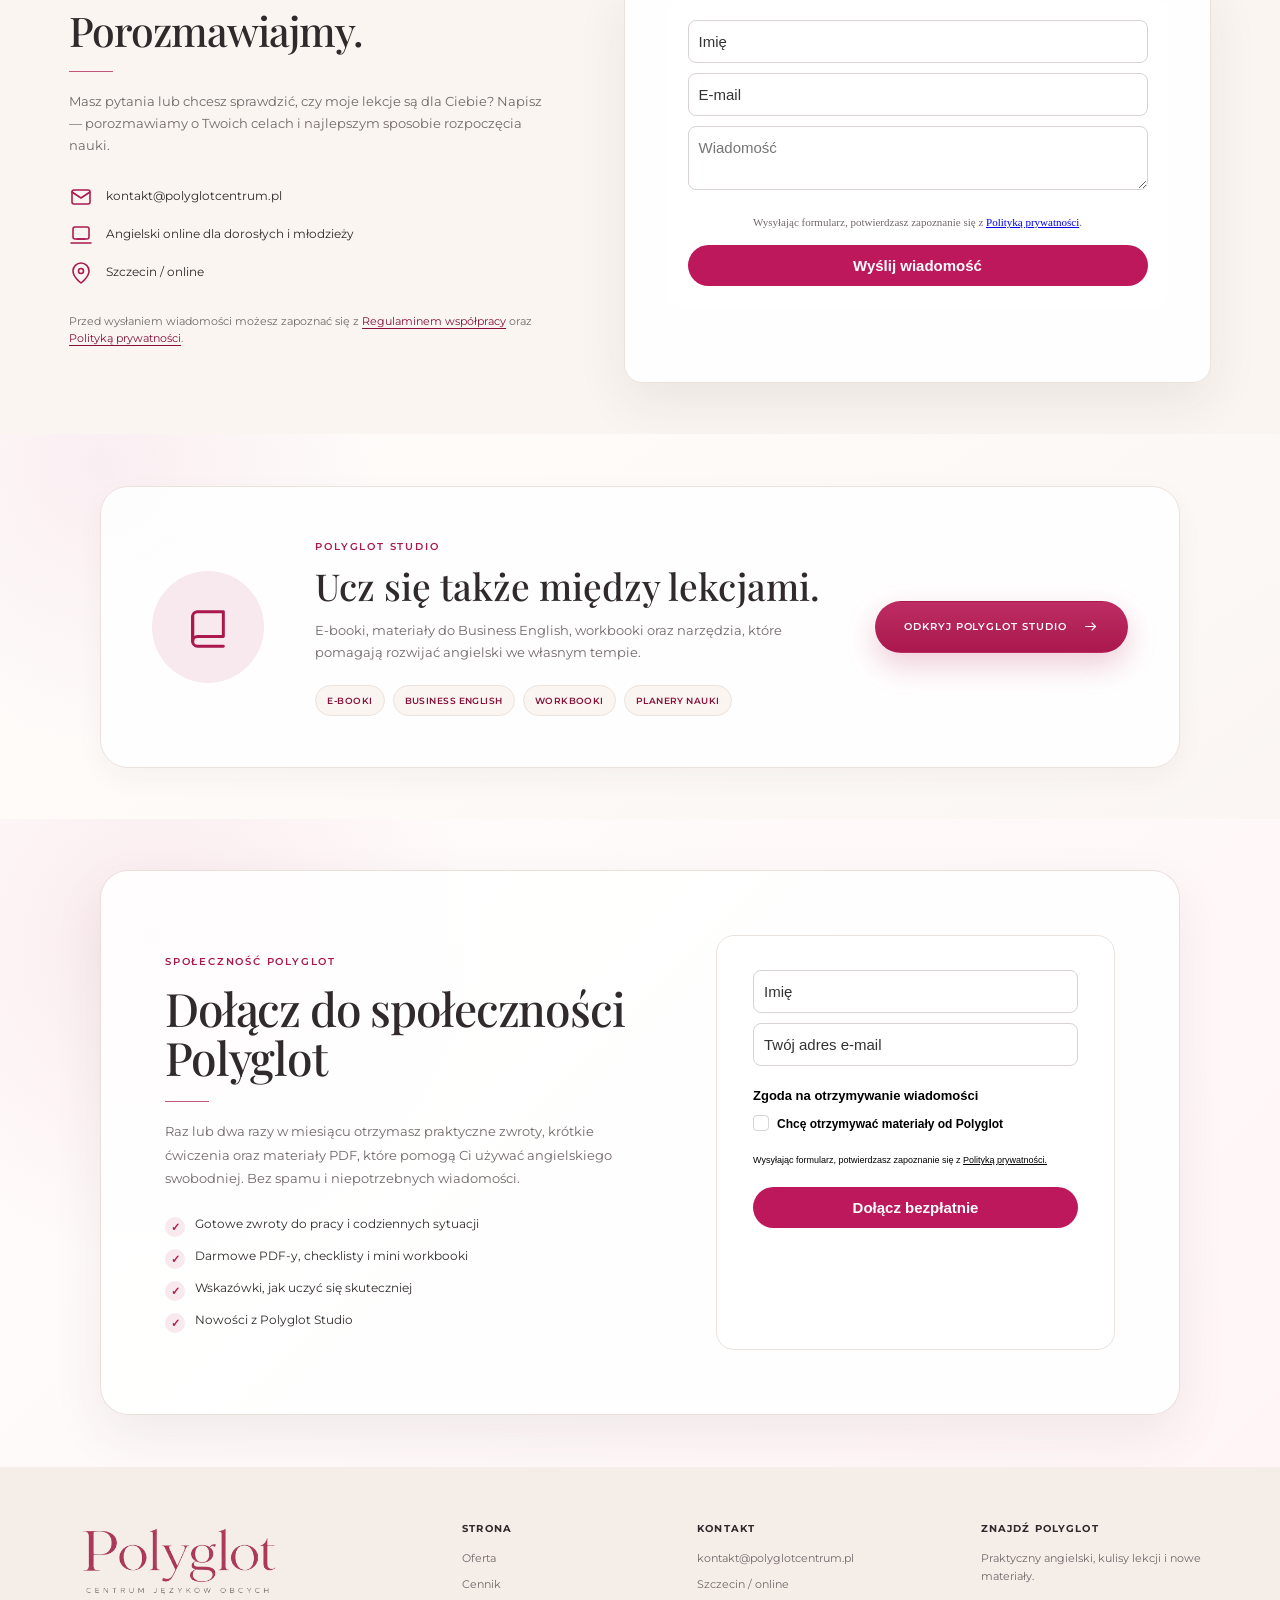
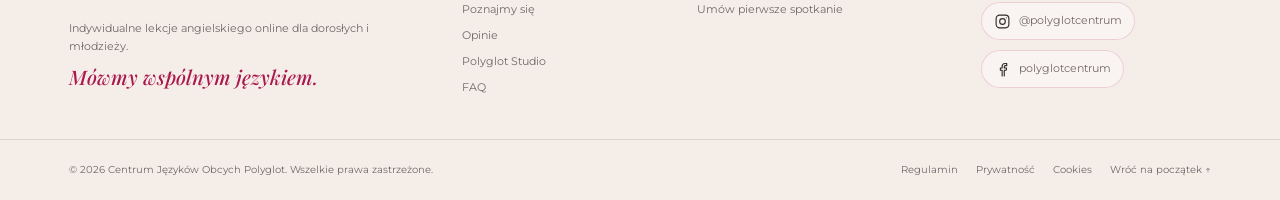
==== commit f9d20657: "Dodanie opinii Uli M." ====
--- a/index.html
+++ b/index.html
@@ -244,7 +244,7 @@
 
 <script>
 (function () {
-  const NEW_REVIEWS = [{"name": "Marlena Paech", "role": "Menedżer, bankowość", "initials": "MP", "text": "Bardzo polecam lekcje z Dorotą. Jest zawsze świetnie przygotowana i dostosowuje zajęcia do moich potrzeb. Odkąd zaczęłam uczęszczać na lekcje, widzę ogromny postęp w swoim angielskim i z każdych zajęć wynoszę naprawdę dużo. Dodatkowym plusem jest fantastyczna, luźna atmosfera. Zajęcia bardziej przypominają miłe spotkanie niż typową lekcję, dzięki czemu nauka jest przyjemna i całkowicie bezstresowa. Zdecydowanie polecam każdemu, kto chce rozwijać swój angielski w świetnej atmosferze."}, {"name": "Maja Piwińska", "role": "Specjalista ds. ekonomicznych, branża budowlana", "initials": "MP", "text": "Jestem bardzo zadowolona z zajęć z języka angielskiego. Pracuję jako specjalista ds. ekonomicznych w korporacji z branży budowlanej i zależało mi na rozwinięciu umiejętności językowych, które wykorzystuję w pracy, ale również umiejętności, które poszerzą moją wiedzę językową oraz pozwolą na swobodne komunikowanie się. Zajęcia są ciekawe, prowadzone w miłej atmosferze i dopasowane do moich potrzeb. Widzę wyraźne postępy i czuję się coraz swobodniej w komunikacji po angielsku, zarówno biznesowo, jak i prywatnie. Zdecydowanie polecam!"}, {"name": "Izabela W.", "role": "Obsługa klienta niemieckojęzycznego", "initials": "IW", "text": "Każde zajęcia są starannie i sumiennie przygotowane. Za każdym razem zwiększa się pula nowego słownictwa, pojawiają się ciekawe tematy do dyskusji, pytania, dzięki którym możemy się też lepiej poznać podczas zajęć. Atmosfera jest swobodna i pozytywna, więc jeśli ktokolwiek ma obawy przed mówieniem, zapewniam, że znikają one zaraz po pierwszych zajęciach :-) Z czystym sumieniem polecam. Jest to wartościowa inwestycja w siebie i motywacja do działania, żeby jeszcze lepiej posługiwać się tym językiem. Prowadząca jest cierpliwa i w razie potrzeby wytłumaczy wszystko, co może być nie do końca jasne. Bardzo polecam! 🥰"}, {"name": "Dorota G.", "role": "Księgowa", "initials": "DG", "text": "Dorota to świetny motywator do nauki angielskiego, rozpoczynając z nią lekcje pomogła od razu przełamać barierę w mówieniu po angielsku. Na zajęcia jest zawsze świetnie przygotowana, ma gotowe materiały do przeprowadzenia lekcji. Zawsze jest skupiona na uczniu, posiada nieskończone pokłady cierpliwości."}, {"name": "Kinga S.", "role": "R&D Specialist (branża chemiczna)", "initials": "KS", "text": "Dorota to niesamowicie cierpliwa i zaangażowana lektorka. Na zajęciach korzystamy z wielu ciekawych i różnorodnych materiałów, które są dobierane w taki sposób, aby odpowiadały moim potrzebom i pomagały mi robić realne postępy. Doceniam szczególnie atmosferę na zajęciach - jest swobodna, bez presji i stresu, dzięki czemu nauka angielskiego stała się dla mnie dużo przyjemniejsza. Serdecznie polecam naukę z Dorotą!"}];
+  const NEW_REVIEWS = [{"name":"Marlena Paech","role":"Menedżer, bankowość","initials":"MP","text":"Bardzo polecam lekcje z Dorotą. Jest zawsze świetnie przygotowana i dostosowuje zajęcia do moich potrzeb. Odkąd zaczęłam uczęszczać na lekcje, widzę ogromny postęp w swoim angielskim i z każdych zajęć wynoszę naprawdę dużo. Dodatkowym plusem jest fantastyczna, luźna atmosfera. Zajęcia bardziej przypominają miłe spotkanie niż typową lekcję, dzięki czemu nauka jest przyjemna i całkowicie bezstresowa. Zdecydowanie polecam każdemu, kto chce rozwijać swój angielski w świetnej atmosferze."},{"name":"Maja Piwińska","role":"Specjalista ds. ekonomicznych, branża budowlana","initials":"MP","text":"Jestem bardzo zadowolona z zajęć z języka angielskiego. Pracuję jako specjalista ds. ekonomicznych w korporacji z branży budowlanej i zależało mi na rozwinięciu umiejętności językowych, które wykorzystuję w pracy, ale również umiejętności, które poszerzą moją wiedzę językową oraz pozwolą na swobodne komunikowanie się. Zajęcia są ciekawe, prowadzone w miłej atmosferze i dopasowane do moich potrzeb. Widzę wyraźne postępy i czuję się coraz swobodniej w komunikacji po angielsku, zarówno biznesowo, jak i prywatnie. Zdecydowanie polecam!"},{"name":"Izabela W.","role":"Obsługa klienta niemieckojęzycznego","initials":"IW","text":"Każde zajęcia są starannie i sumiennie przygotowane. Za każdym razem zwiększa się pula nowego słownictwa, pojawiają się ciekawe tematy do dyskusji, pytania, dzięki którym możemy się też lepiej poznać podczas zajęć. Atmosfera jest swobodna i pozytywna, więc jeśli ktokolwiek ma obawy przed mówieniem, zapewniam, że znikają one zaraz po pierwszych zajęciach :-) Z czystym sumieniem polecam. Jest to wartościowa inwestycja w siebie i motywacja do działania, żeby jeszcze lepiej posługiwać się tym językiem. Prowadząca jest cierpliwa i w razie potrzeby wytłumaczy wszystko, co może być nie do końca jasne. Bardzo polecam! 🥰"},{"name":"Dorota G.","role":"Księgowa","initials":"DG","text":"Dorota to świetny motywator do nauki angielskiego, rozpoczynając z nią lekcje pomogła od razu przełamać barierę w mówieniu po angielsku. Na zajęcia jest zawsze świetnie przygotowana, ma gotowe materiały do przeprowadzenia lekcji. Zawsze jest skupiona na uczniu, posiada nieskończone pokłady cierpliwości."},{"name":"Kinga S.","role":"R&D Specialist (branża chemiczna)","initials":"KS","text":"Dorota to niesamowicie cierpliwa i zaangażowana lektorka. Na zajęciach korzystamy z wielu ciekawych i różnorodnych materiałów, które są dobierane w taki sposób, aby odpowiadały moim potrzebom i pomagały mi robić realne postępy. Doceniam szczególnie atmosferę na zajęciach - jest swobodna, bez presji i stresu, dzięki czemu nauka angielskiego stała się dla mnie dużo przyjemniejsza. Serdecznie polecam naukę z Dorotą!"},{"name":"Ula M.","role":"Studentka, zarządzanie i marketing","initials":"UM","text":"Bardzo doceniam Dorotę za jej elastyczność w prowadzeniu zajęć i przygotowywaniu materiałów. Oprócz czytania artykułów, ćwiczenia słownictwa i gramatyki miałyśmy wiele lekcji, które przegadywałyśmy po prostu na różne tematy np. o tym, co ostatnio się u nas wydarzyło albo o podróżach. To były świetne okazje do ćwiczenia mówienia. Dorota przygotowała mnie również do egzaminu na studiach - zarówno z części pisemnej, jak i ustnej, gdzie ważna była znajomość zwrotów biznesowych. Egzamin zdałam wyśmienicie! Dorota dba o swobodną atmosferę, jest wyrozumiała i cierpliwa, dzięki czemu na zajęciach można czuć się naprawdę komfortowo. Bardzo polecam!"}];
 
   const wait = ms => new Promise(resolve => setTimeout(resolve, ms));
 
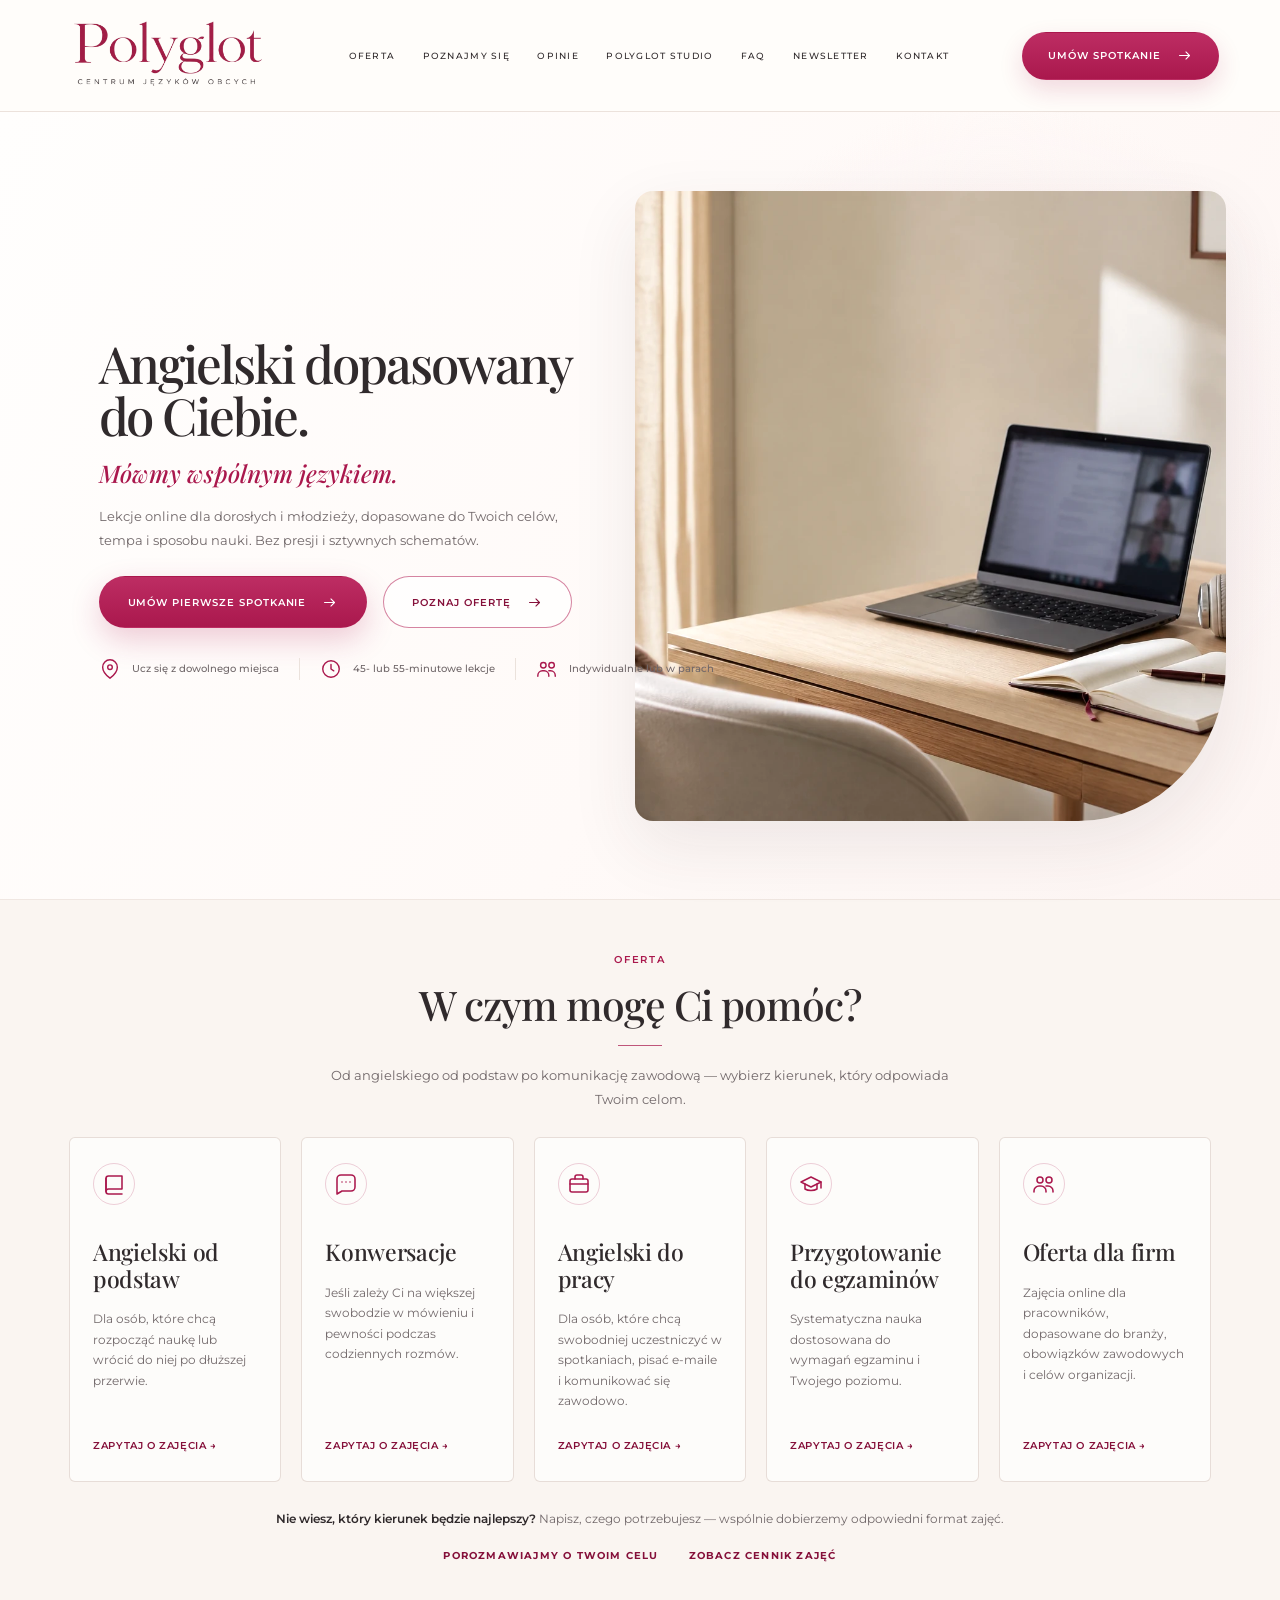
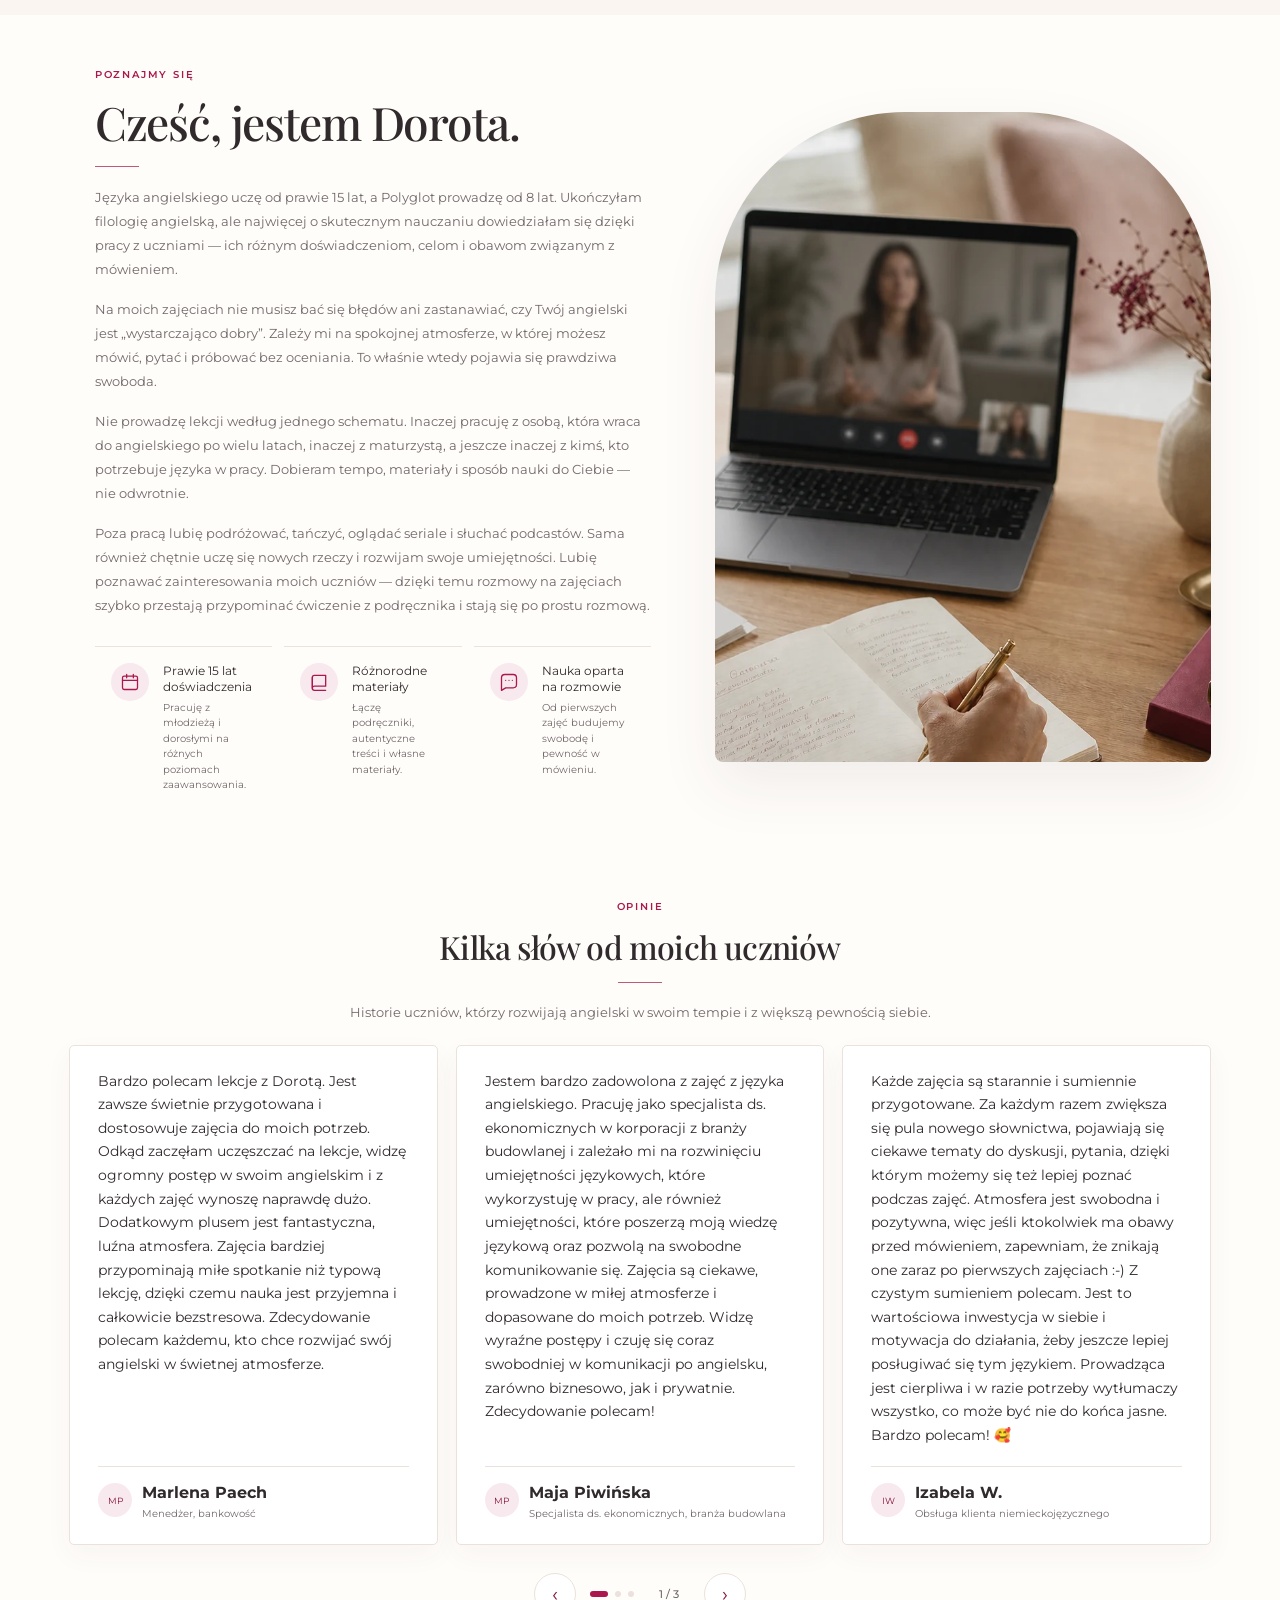
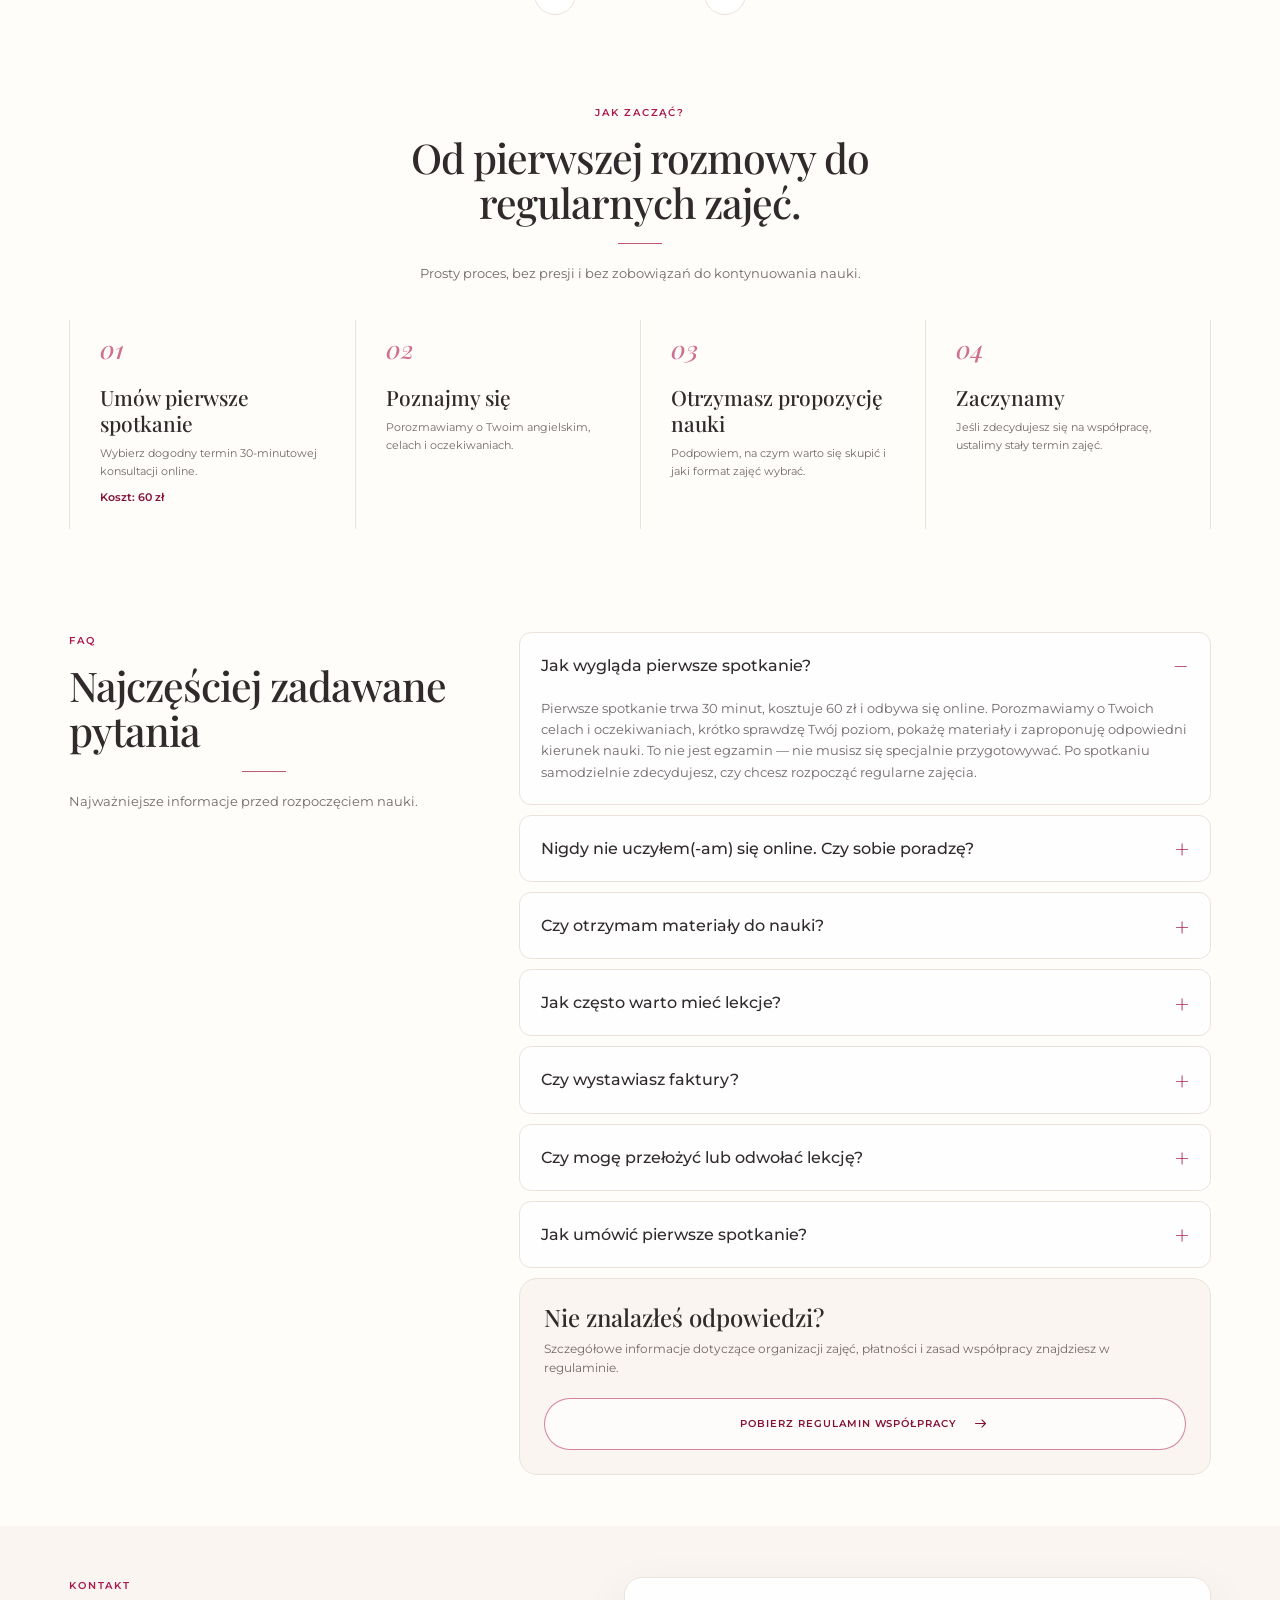
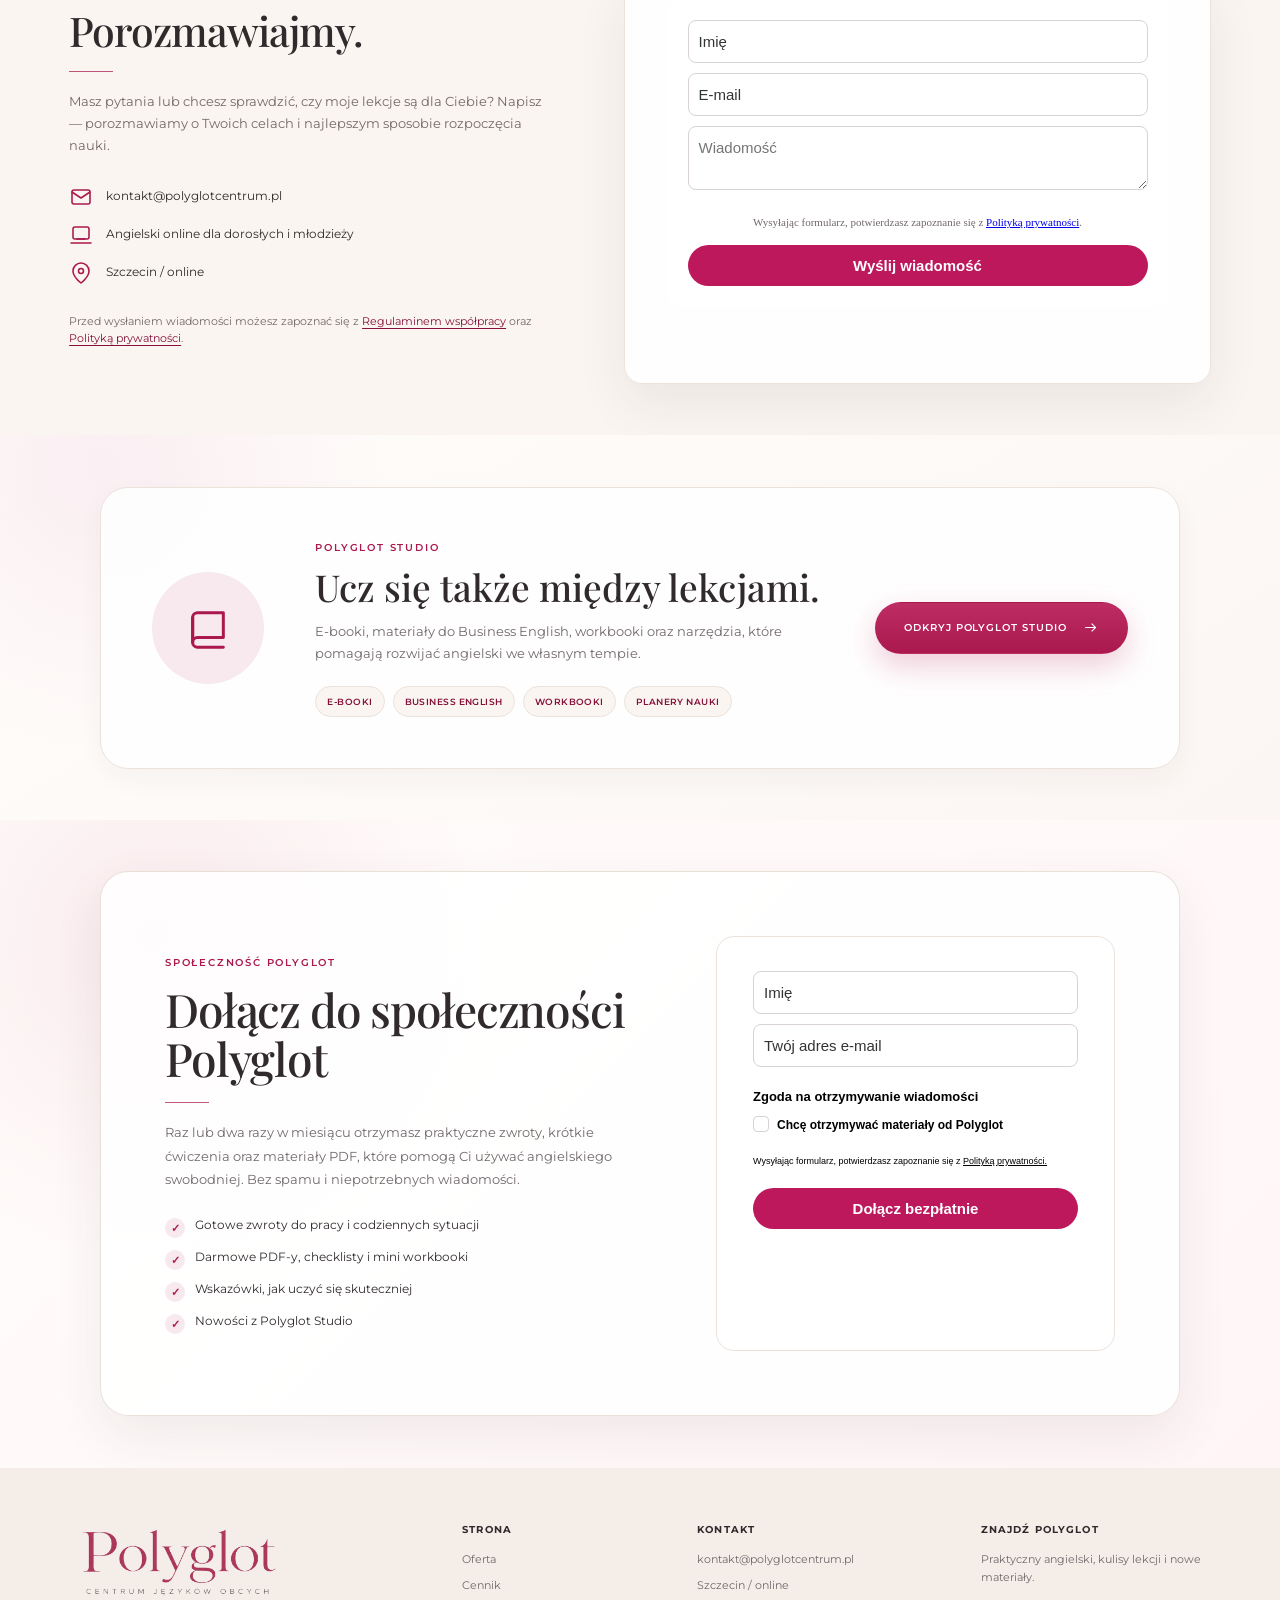
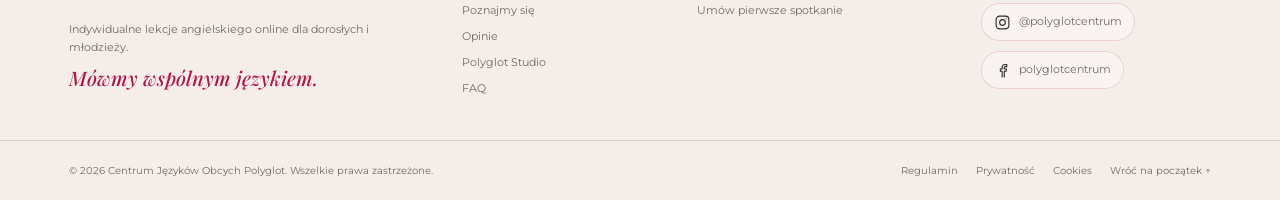
==== commit 286a8f38: "Zmiana głównego nagłówka strony" ====
--- a/index.html
+++ b/index.html
@@ -612,5 +612,23 @@
 </script>
 <!-- /Polyglot: Jak zacząć + informacja o pierwszym spotkaniu -->
 
+
+<!-- Polyglot: główny nagłówek -->
+<script>
+(function () {
+  function updateHeroHeading() {
+    const heading = document.querySelector('#main-content h1');
+    if (!heading) return false;
+    heading.textContent = 'Angielski dopasowany do Ciebie.';
+    return true;
+  }
+
+  let attempts = 0;
+  const timer = setInterval(function () {
+    attempts += 1;
+    if (updateHeroHeading() || attempts > 100) clearInterval(timer);
+  }, 60);
+})();
+</script>
 </body>
 </html>
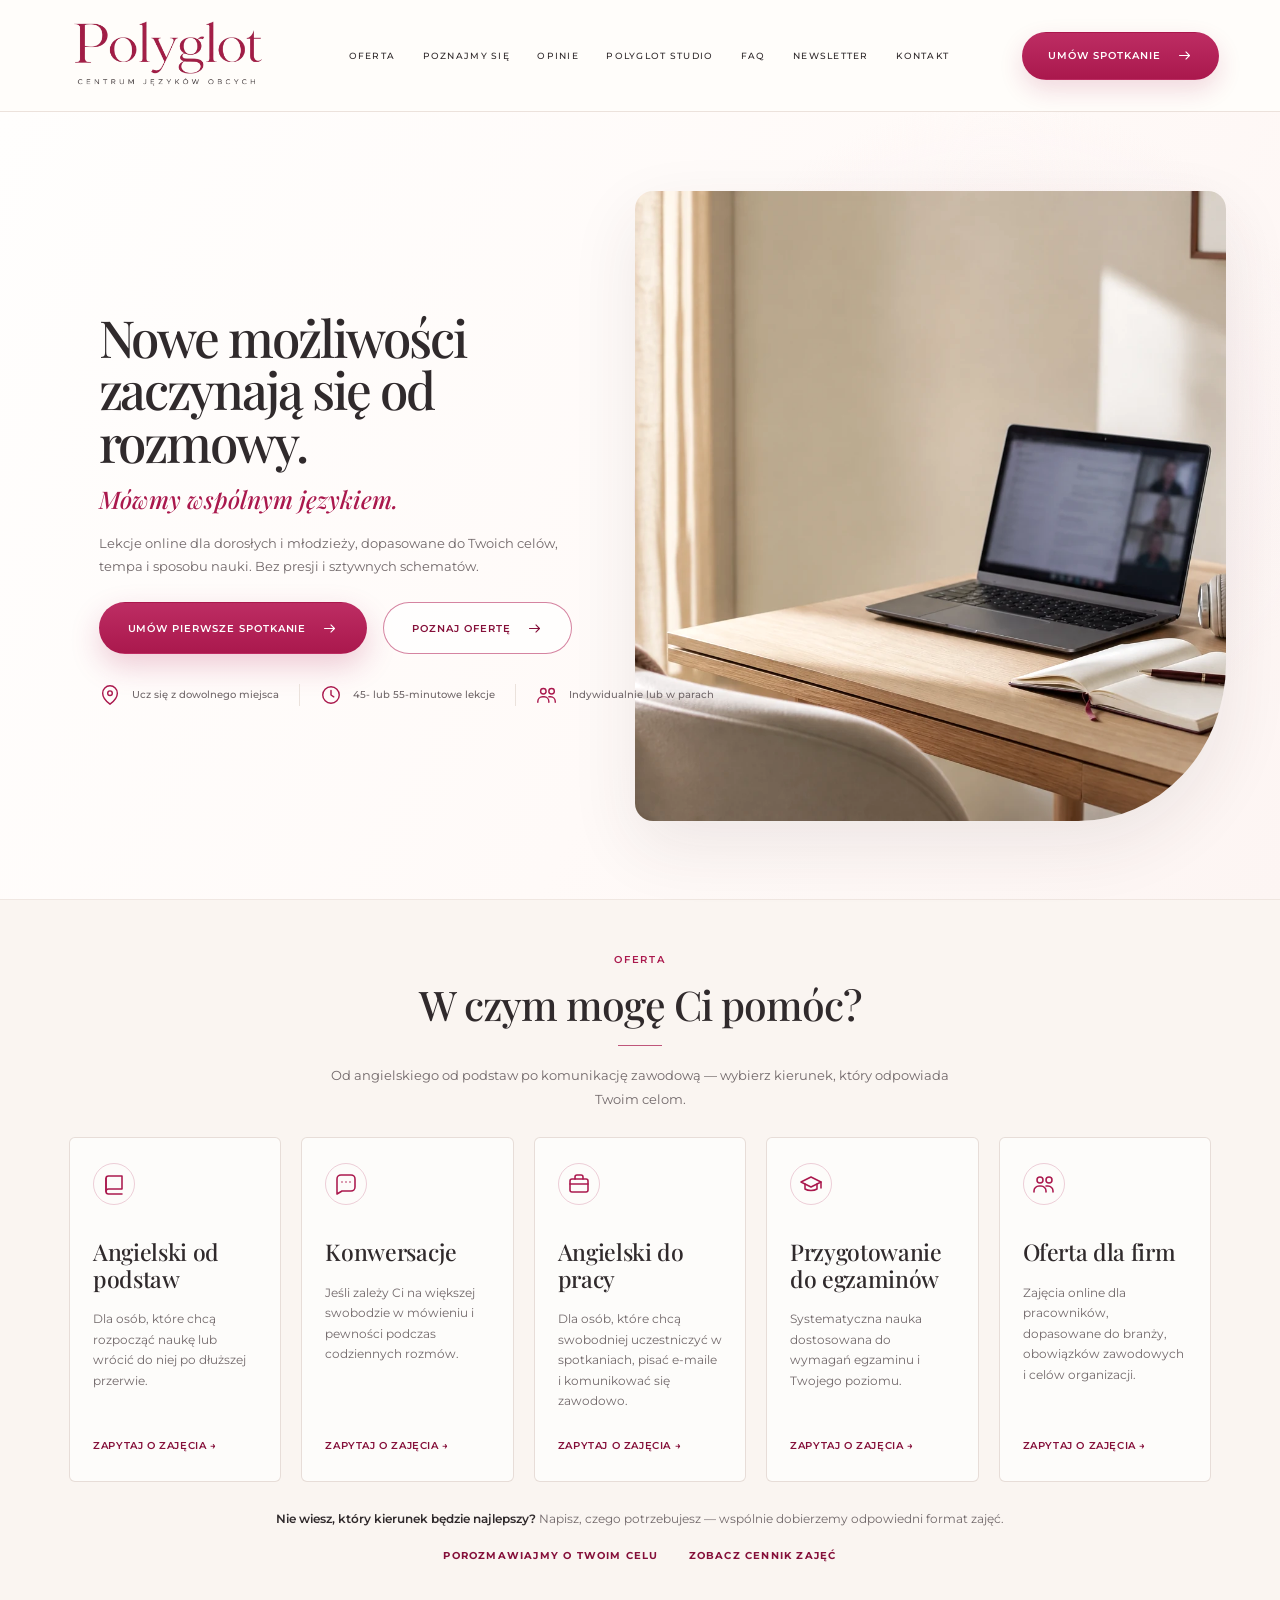
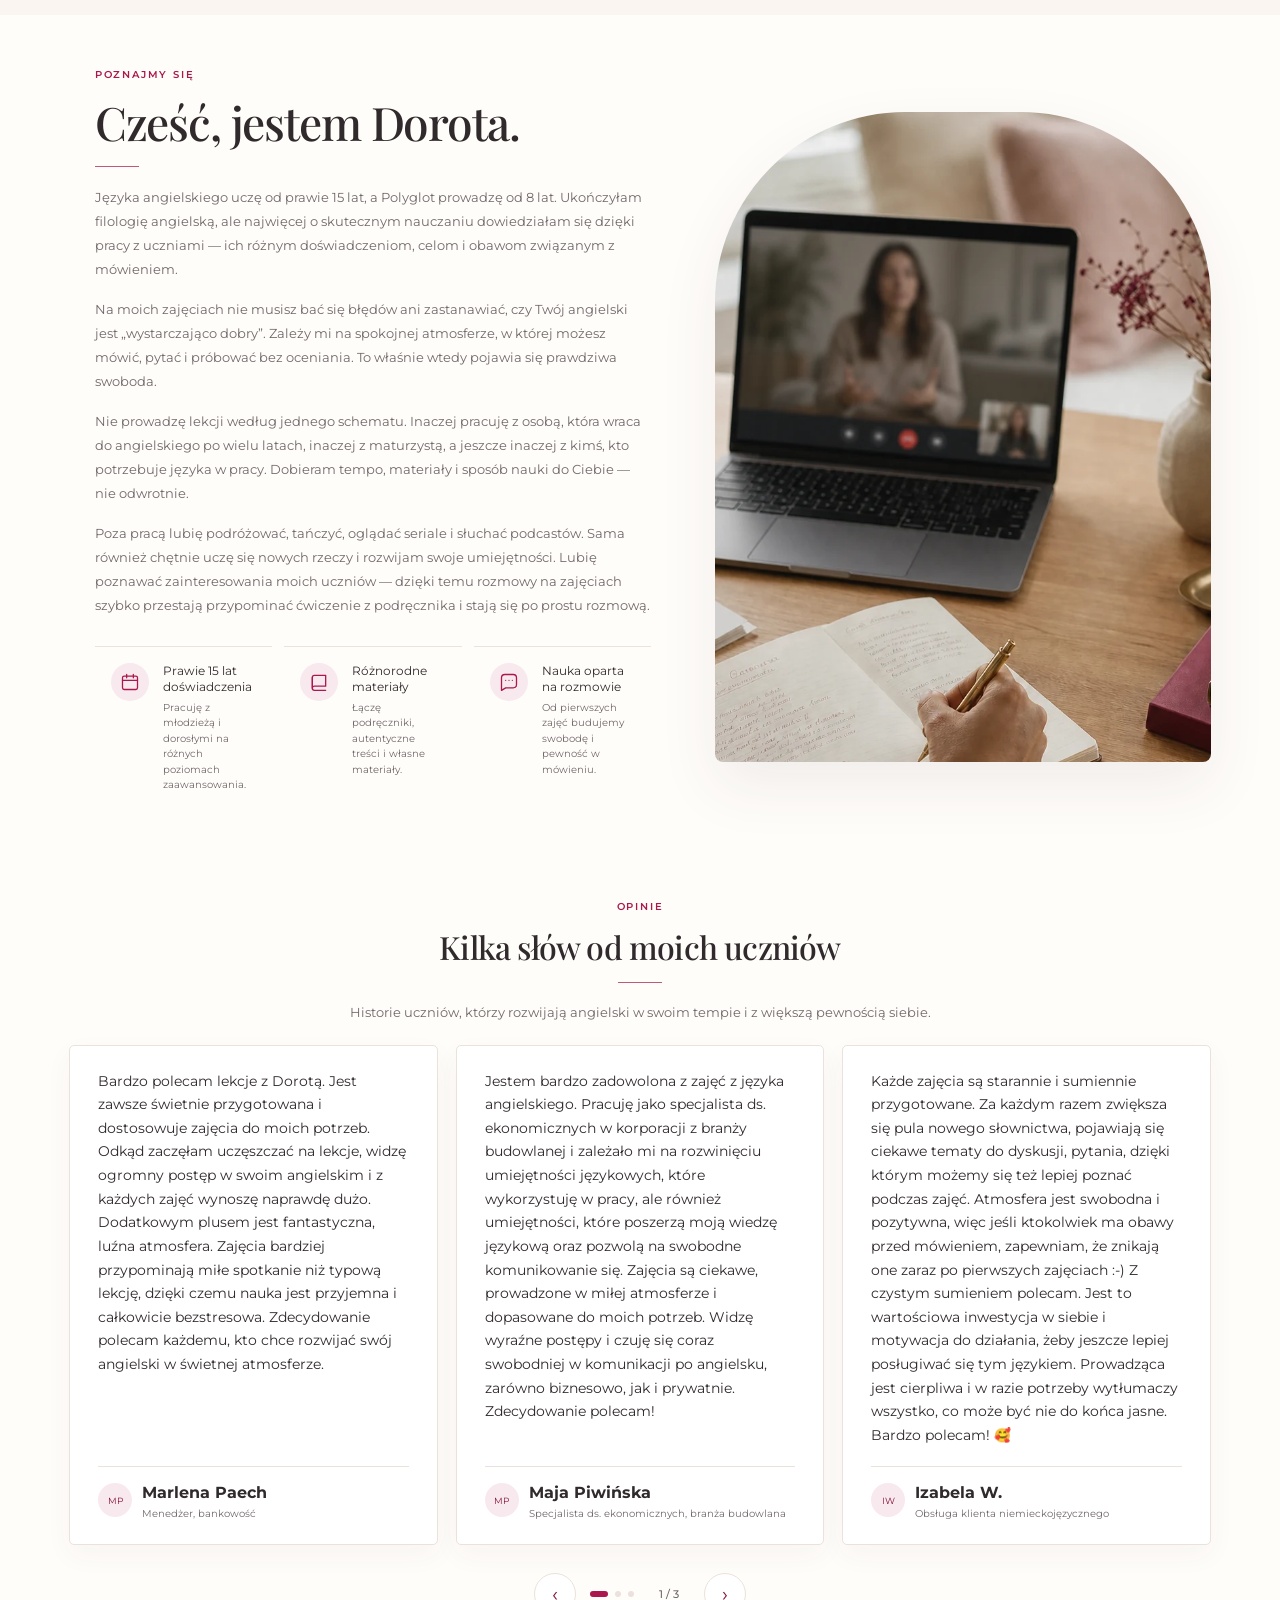
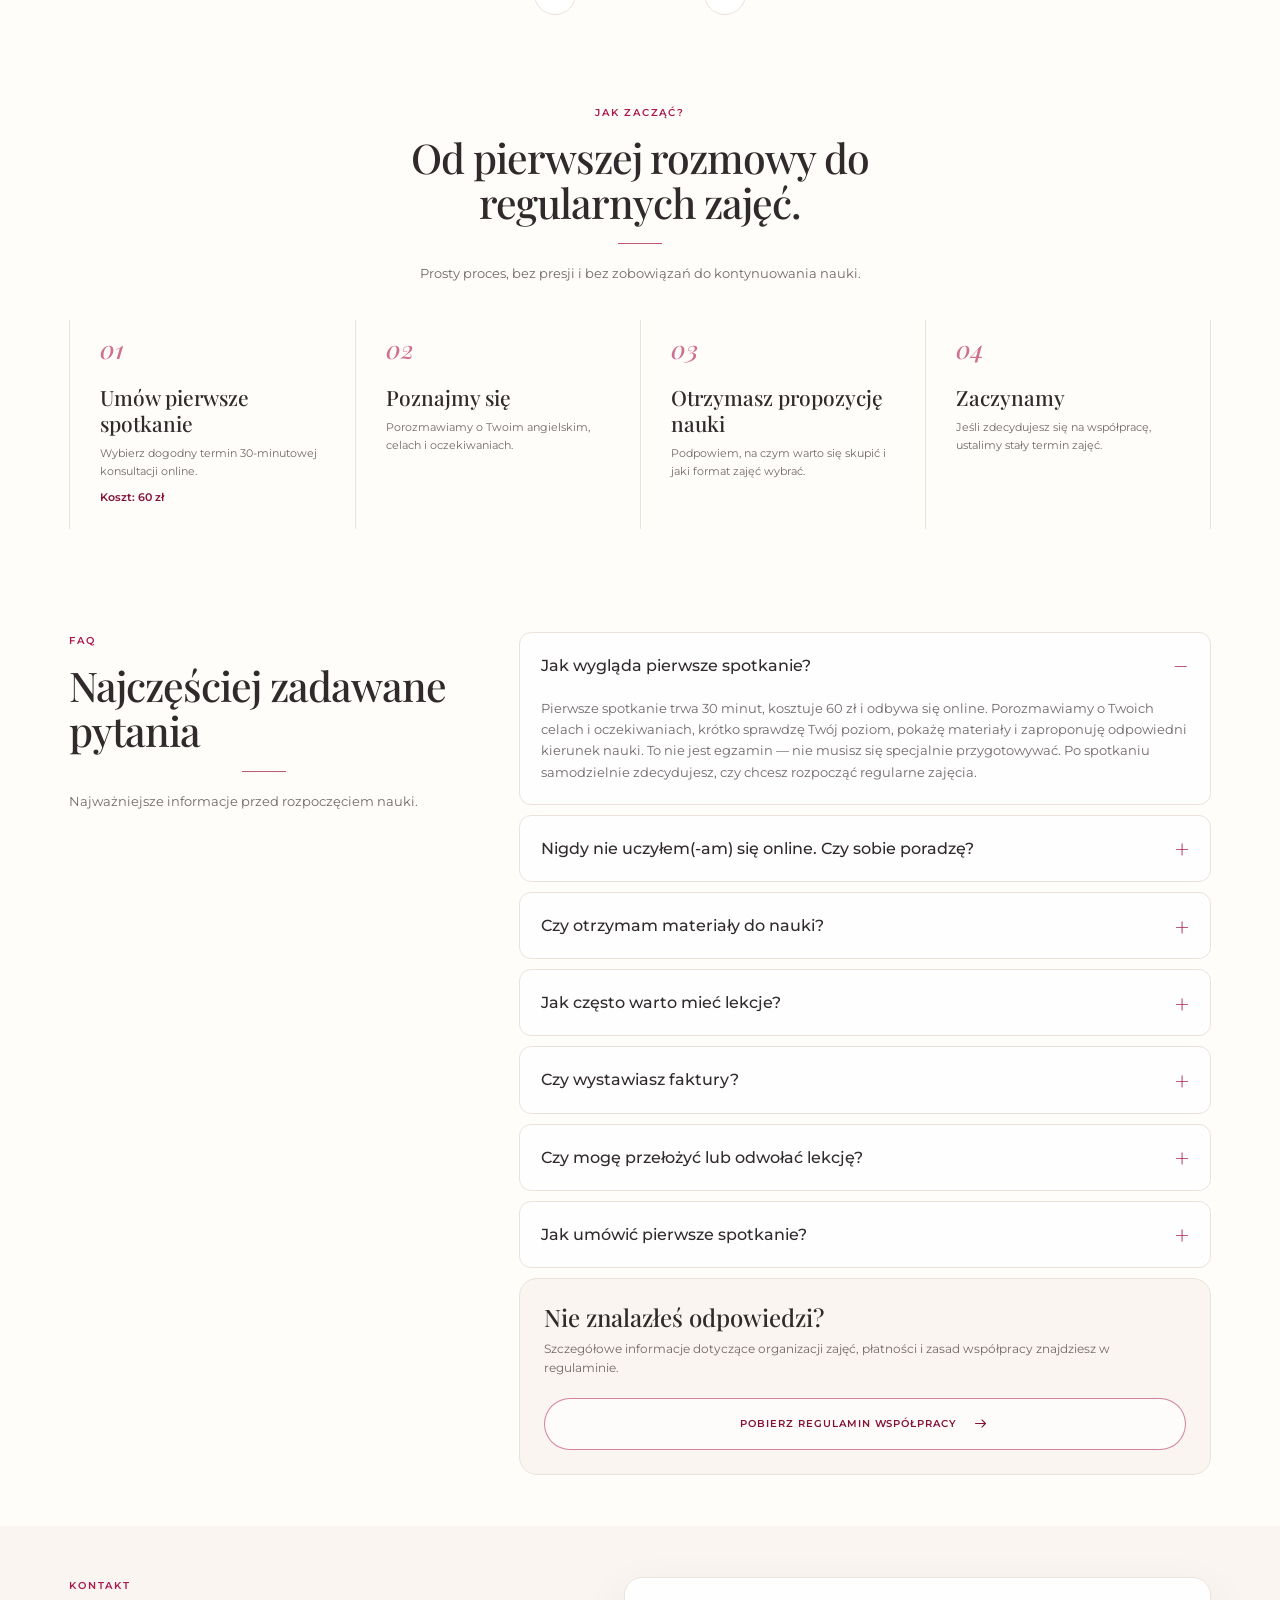
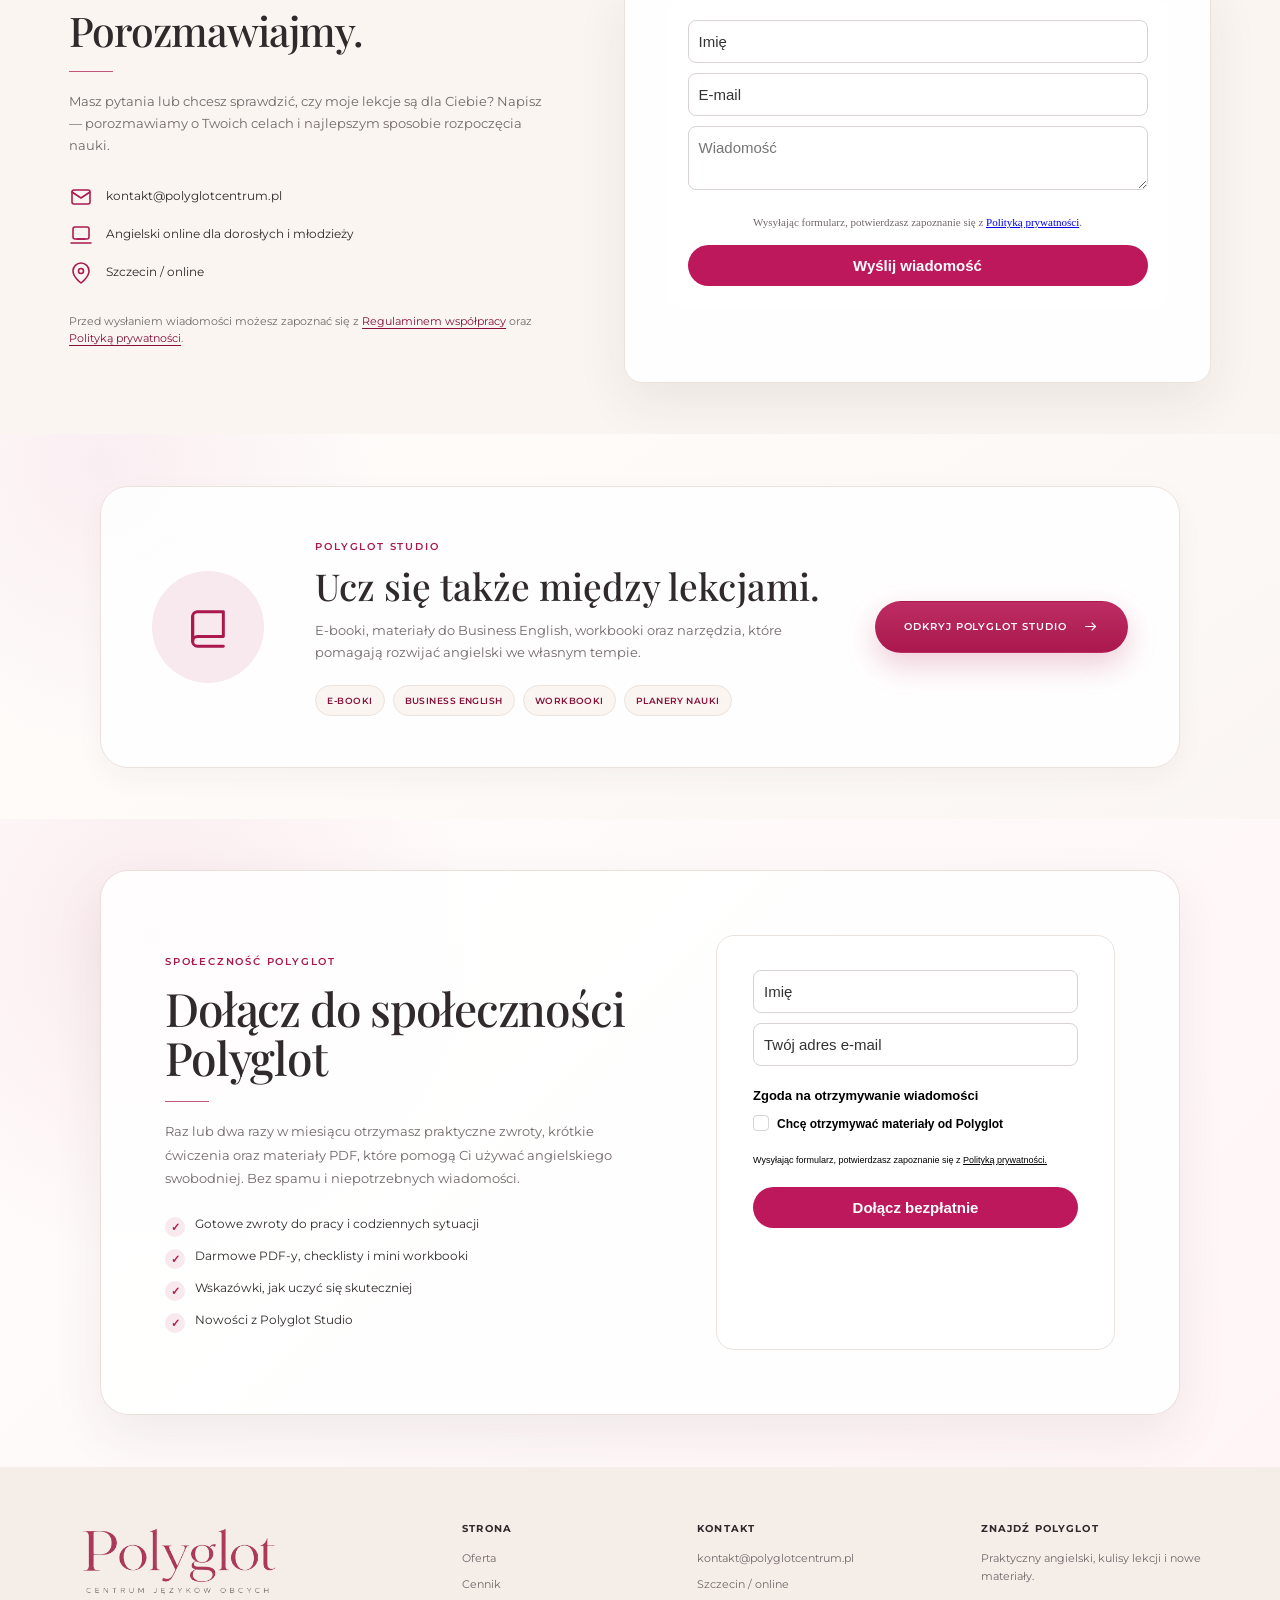
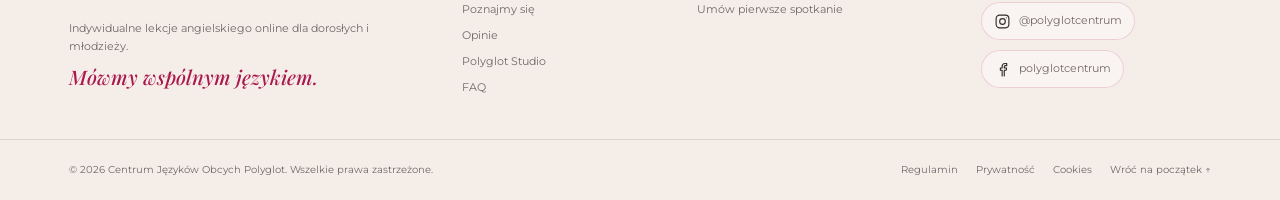
==== commit 5eb18c08: "Zmiana głównego nagłówka strony" ====
--- a/index.html
+++ b/index.html
@@ -619,7 +619,7 @@
   function updateHeroHeading() {
     const heading = document.querySelector('#main-content h1');
     if (!heading) return false;
-    heading.textContent = 'Angielski dopasowany do Ciebie.';
+    heading.textContent = 'Nowe możliwości zaczynają się od rozmowy.';
     return true;
   }
 
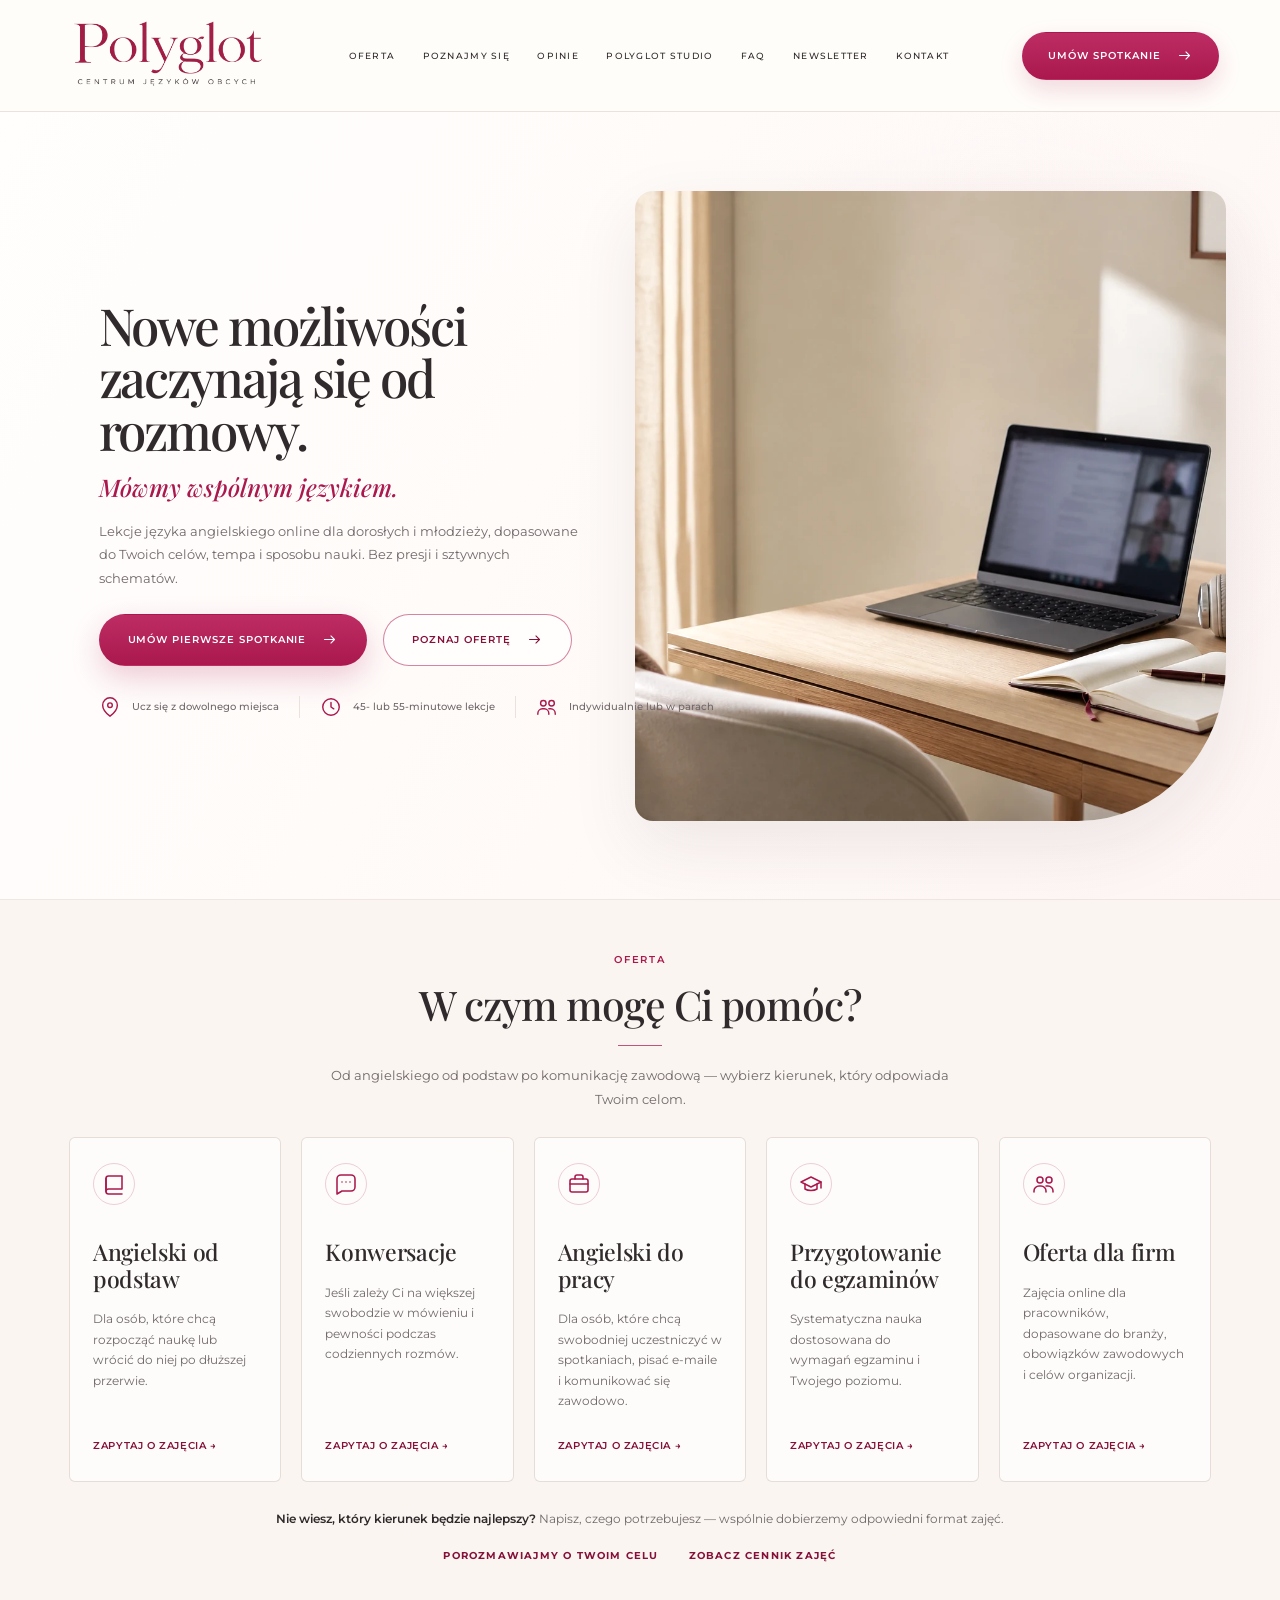
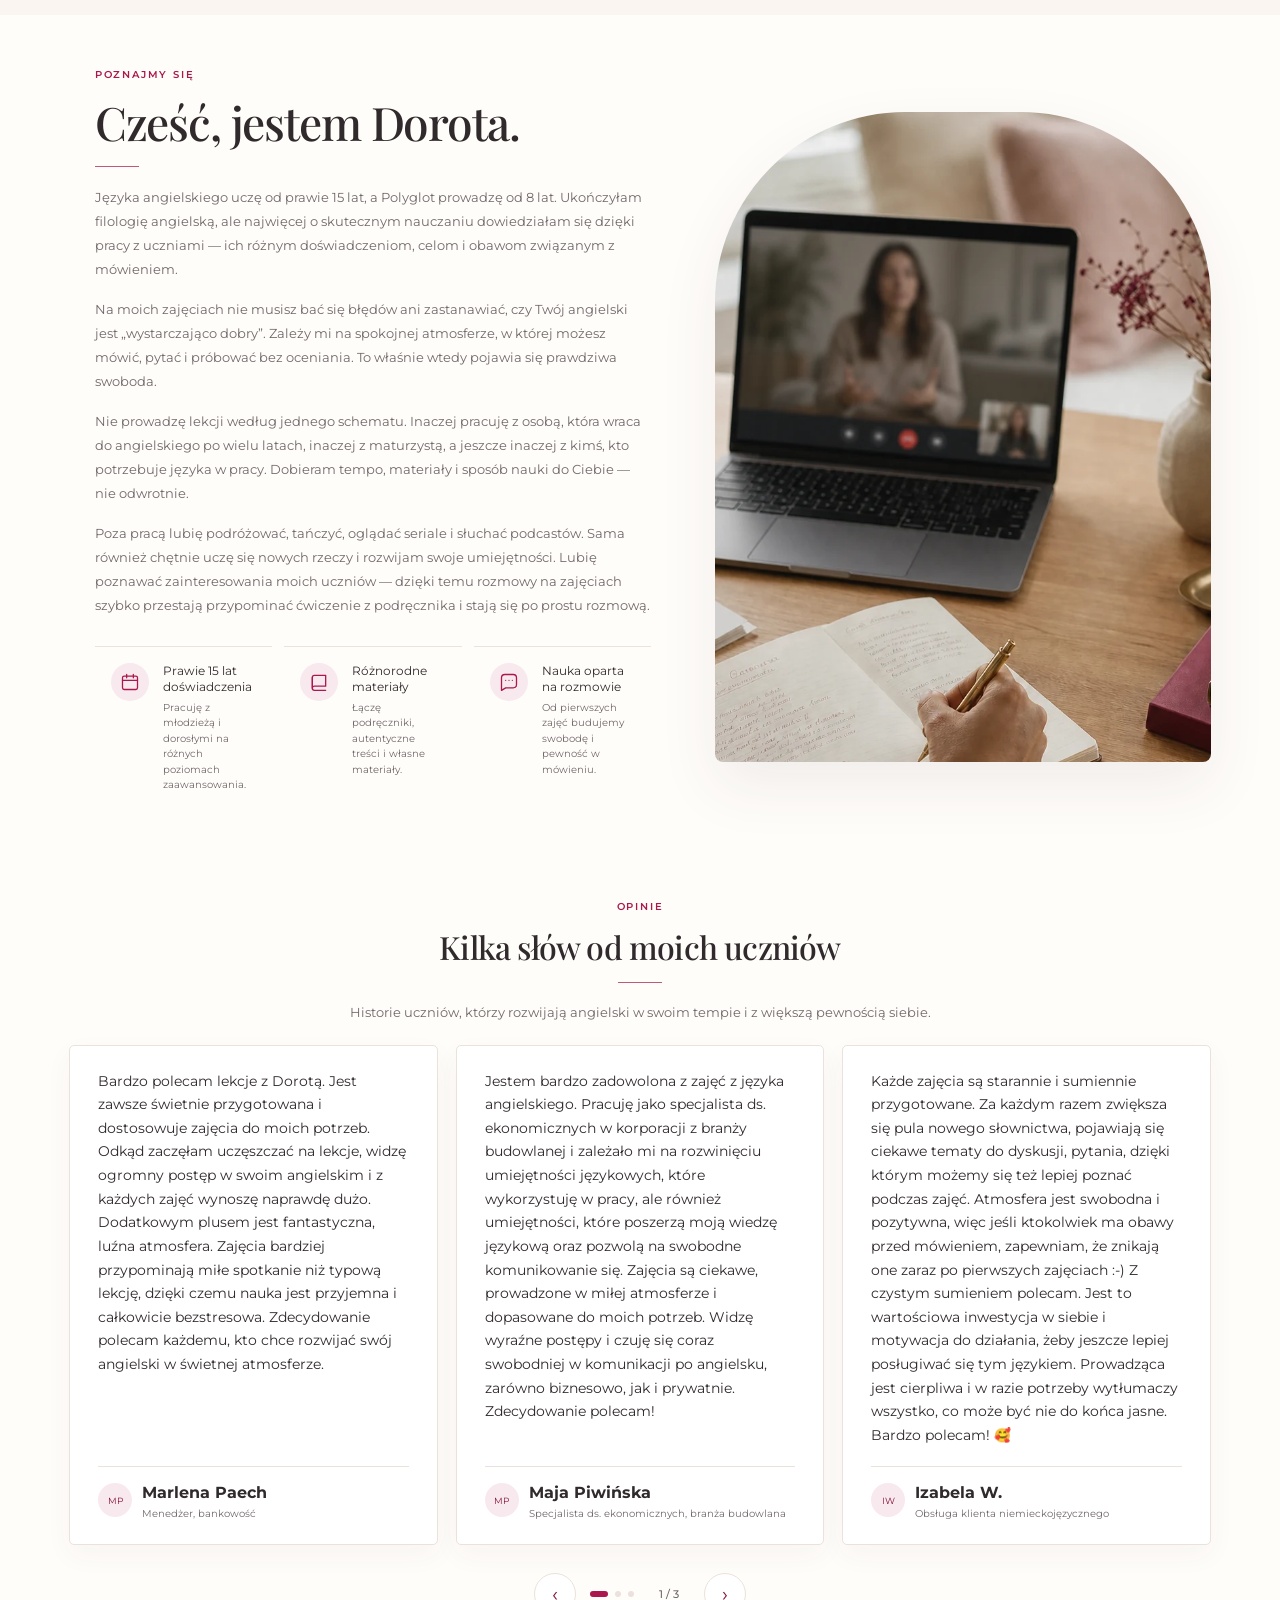
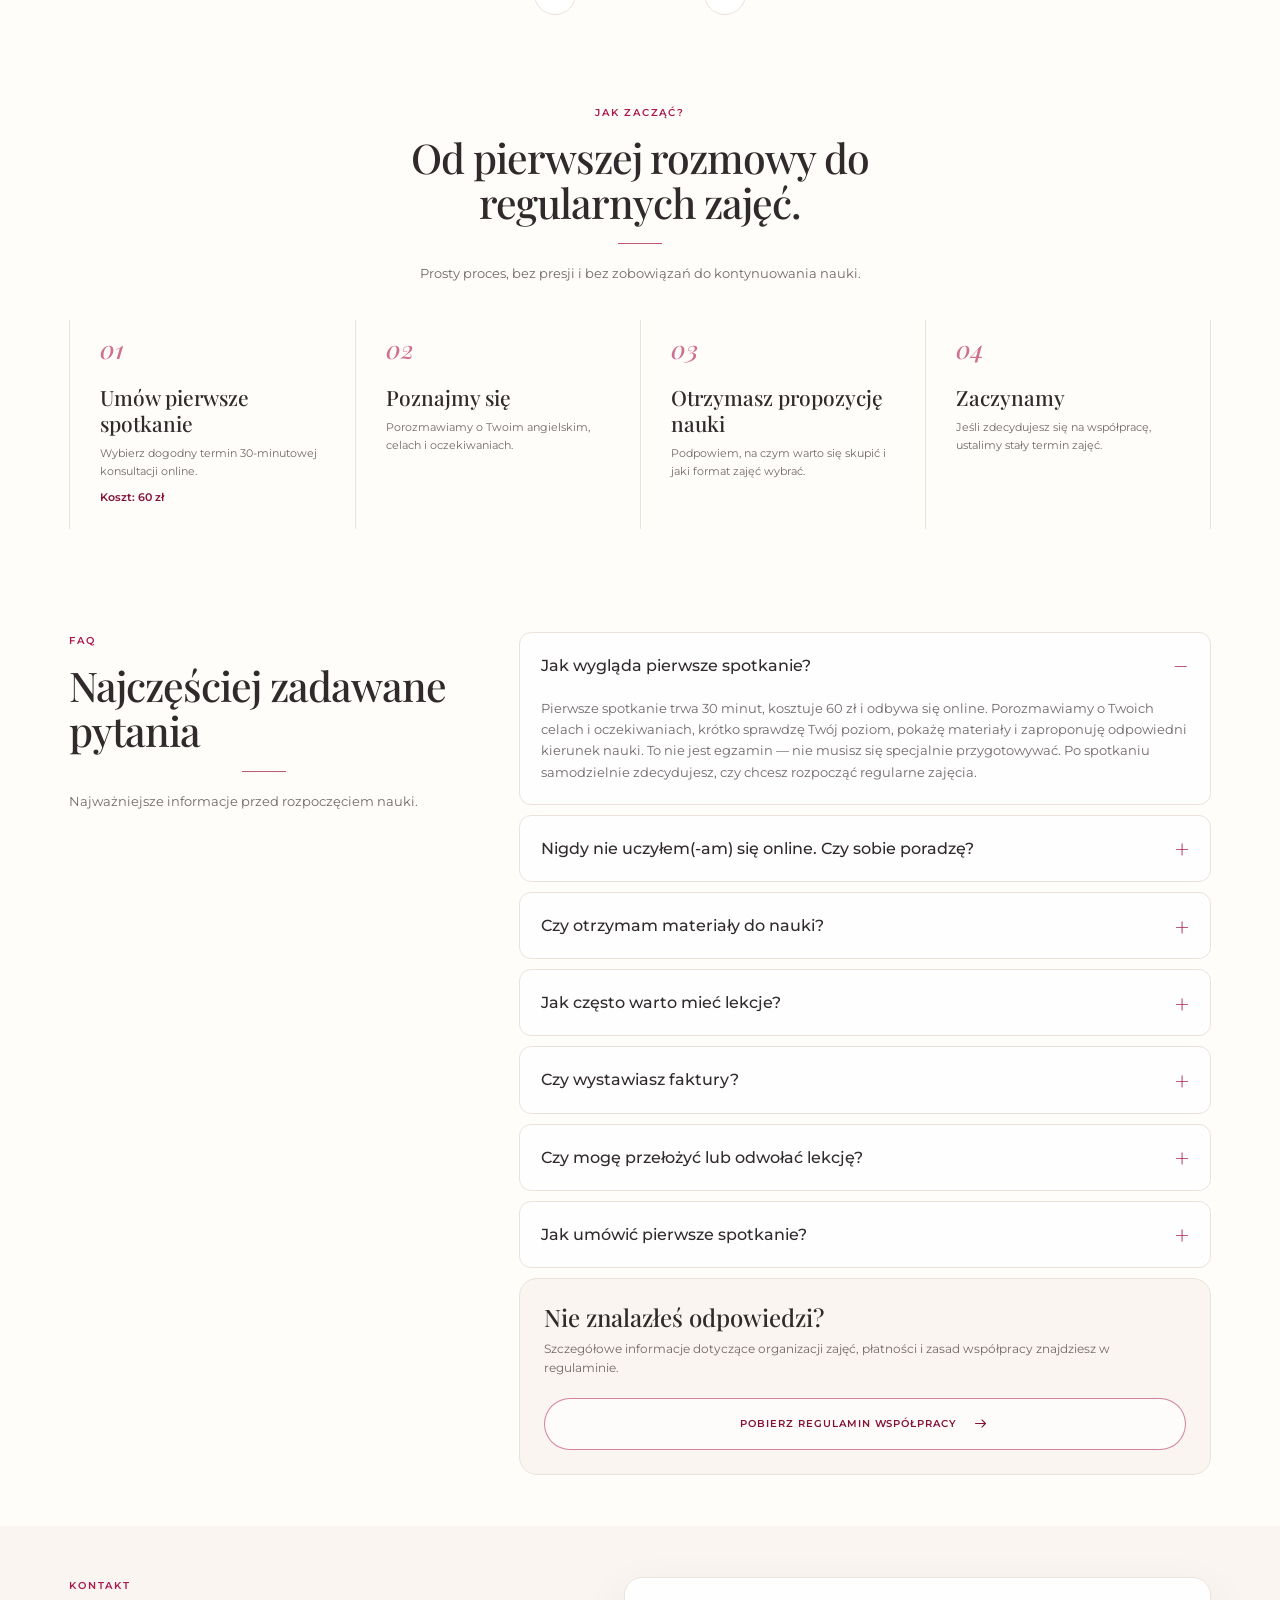
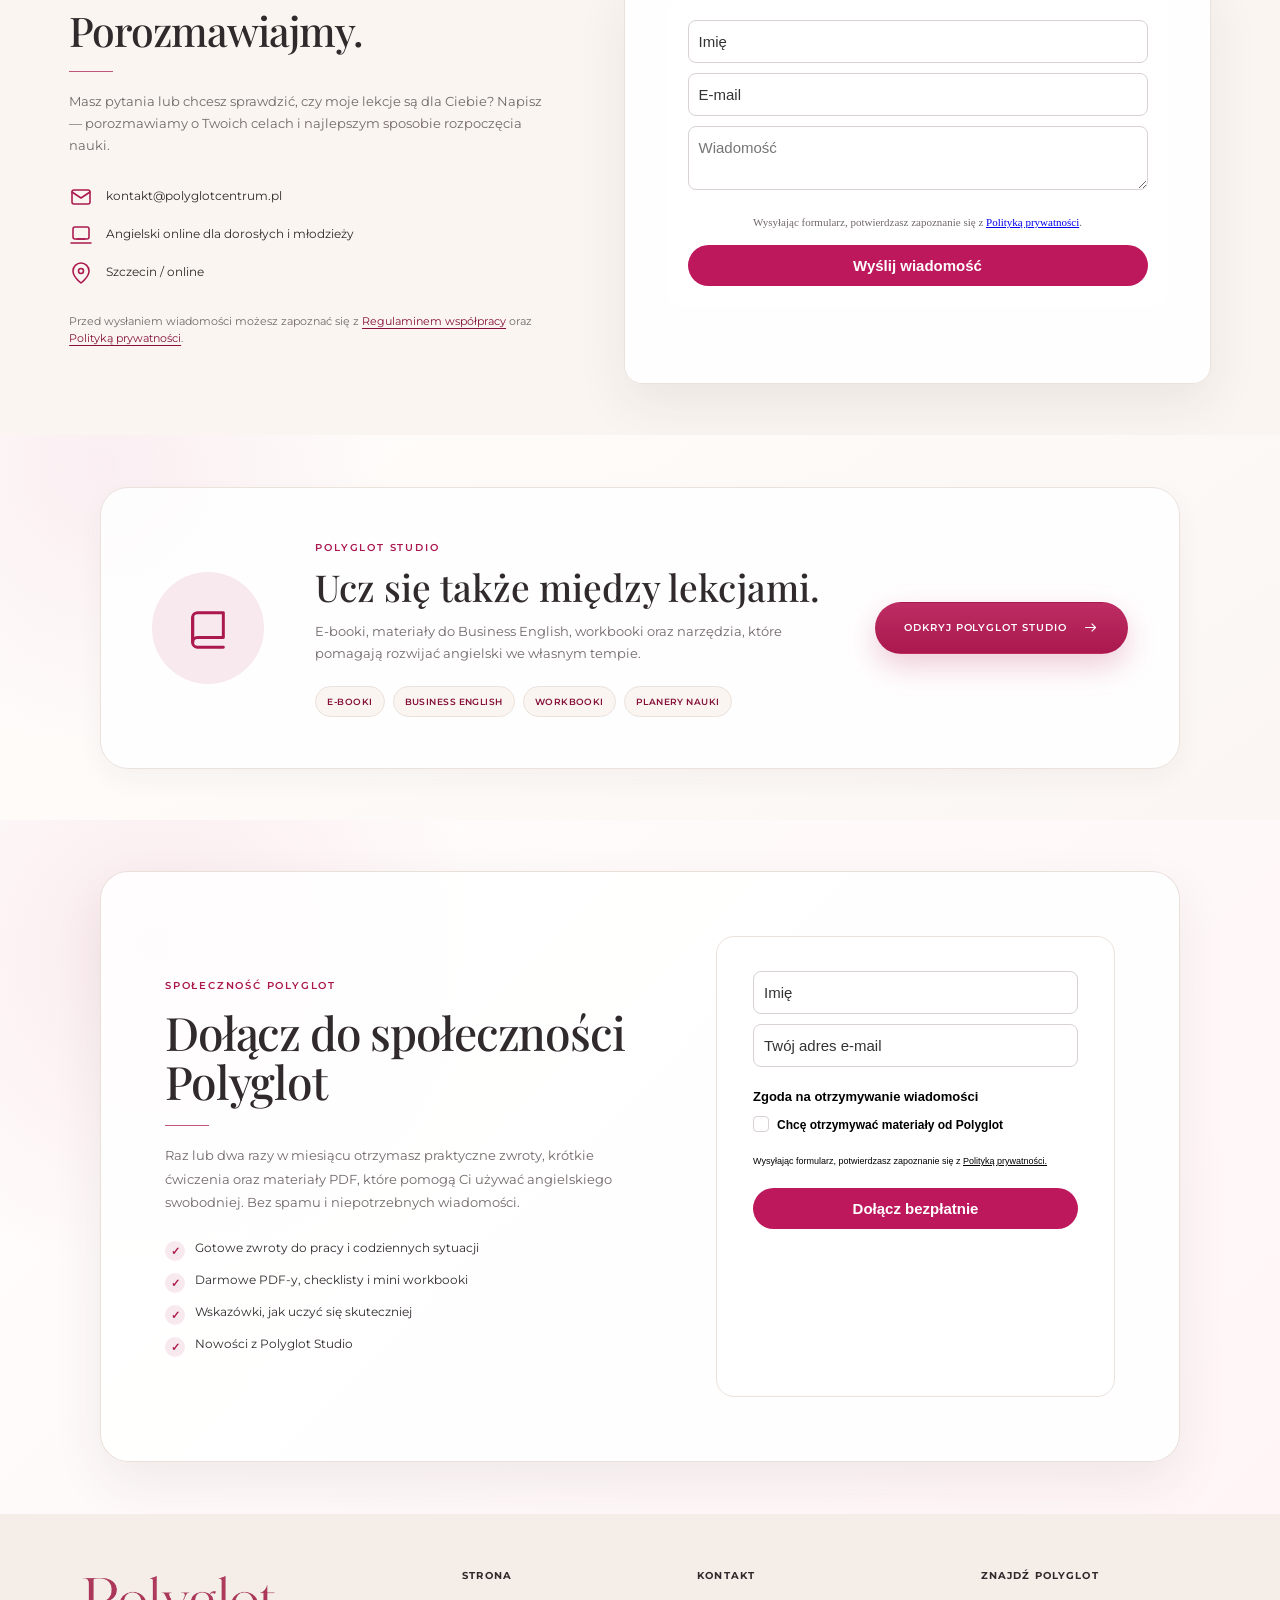
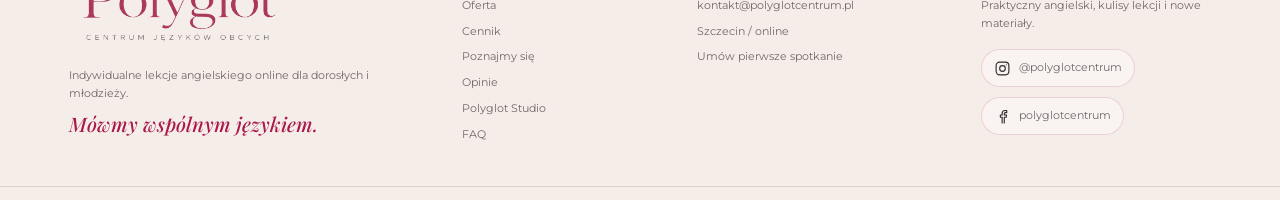
==== commit 39d2e3ae: "Dopasowanie nagłówka i opisu sekcji głównej" ====
--- a/index.html
+++ b/index.html
@@ -614,19 +614,30 @@
 
 
 <!-- Polyglot: główny nagłówek -->
+<style>
+@media (max-width: 780px) {
+  .hero-copy h1 {
+    font-size: clamp(44px, 7vw, 54px) !important;
+    line-height: 0.98 !important;
+    letter-spacing: -1.5px !important;
+  }
+}
+</style>
 <script>
 (function () {
-  function updateHeroHeading() {
+  function updateHeroContent() {
     const heading = document.querySelector('#main-content h1');
-    if (!heading) return false;
+    const lead = document.querySelector('.hero-lead');
+    if (!heading || !lead) return false;
     heading.textContent = 'Nowe możliwości zaczynają się od rozmowy.';
+    lead.textContent = 'Lekcje języka angielskiego online dla dorosłych i młodzieży, dopasowane do Twoich celów, tempa i sposobu nauki. Bez presji i sztywnych schematów.';
     return true;
   }
 
   let attempts = 0;
   const timer = setInterval(function () {
     attempts += 1;
-    if (updateHeroHeading() || attempts > 100) clearInterval(timer);
+    if (updateHeroContent() || attempts > 100) clearInterval(timer);
   }, 60);
 })();
 </script>
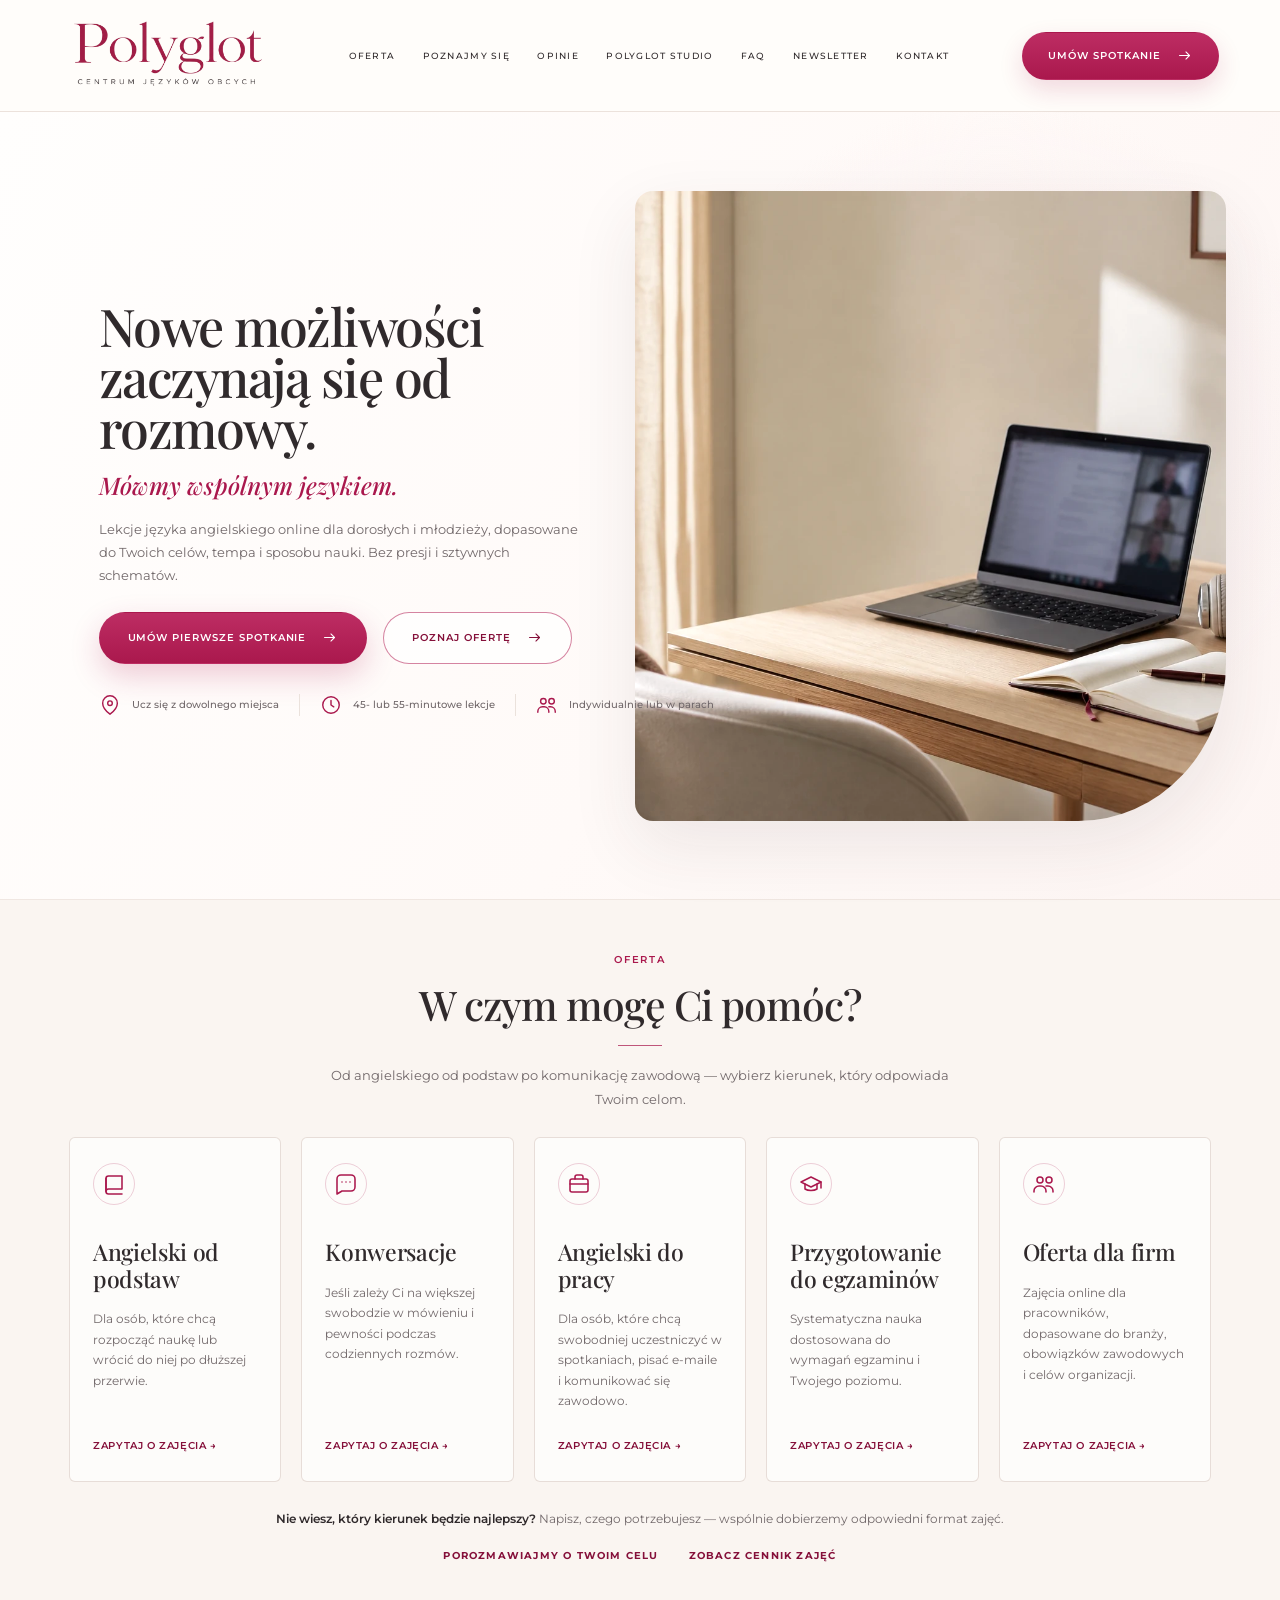
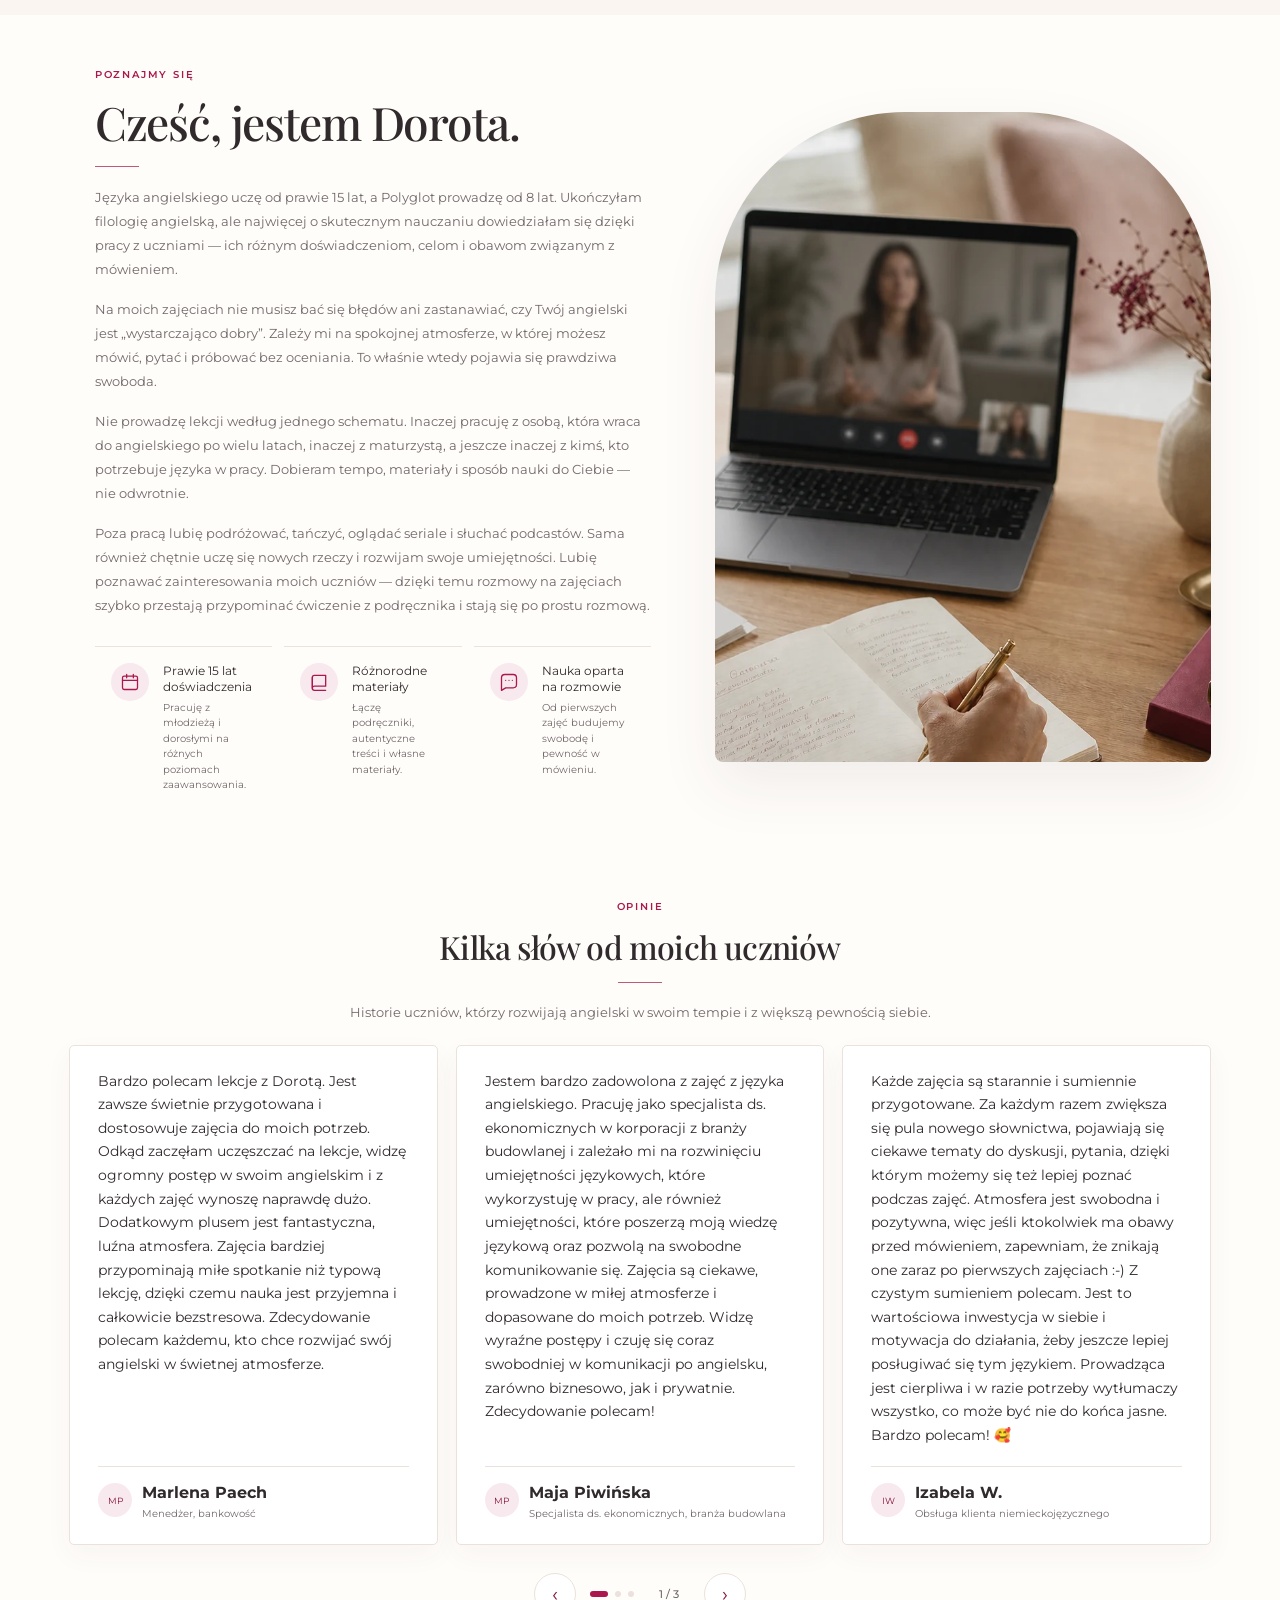
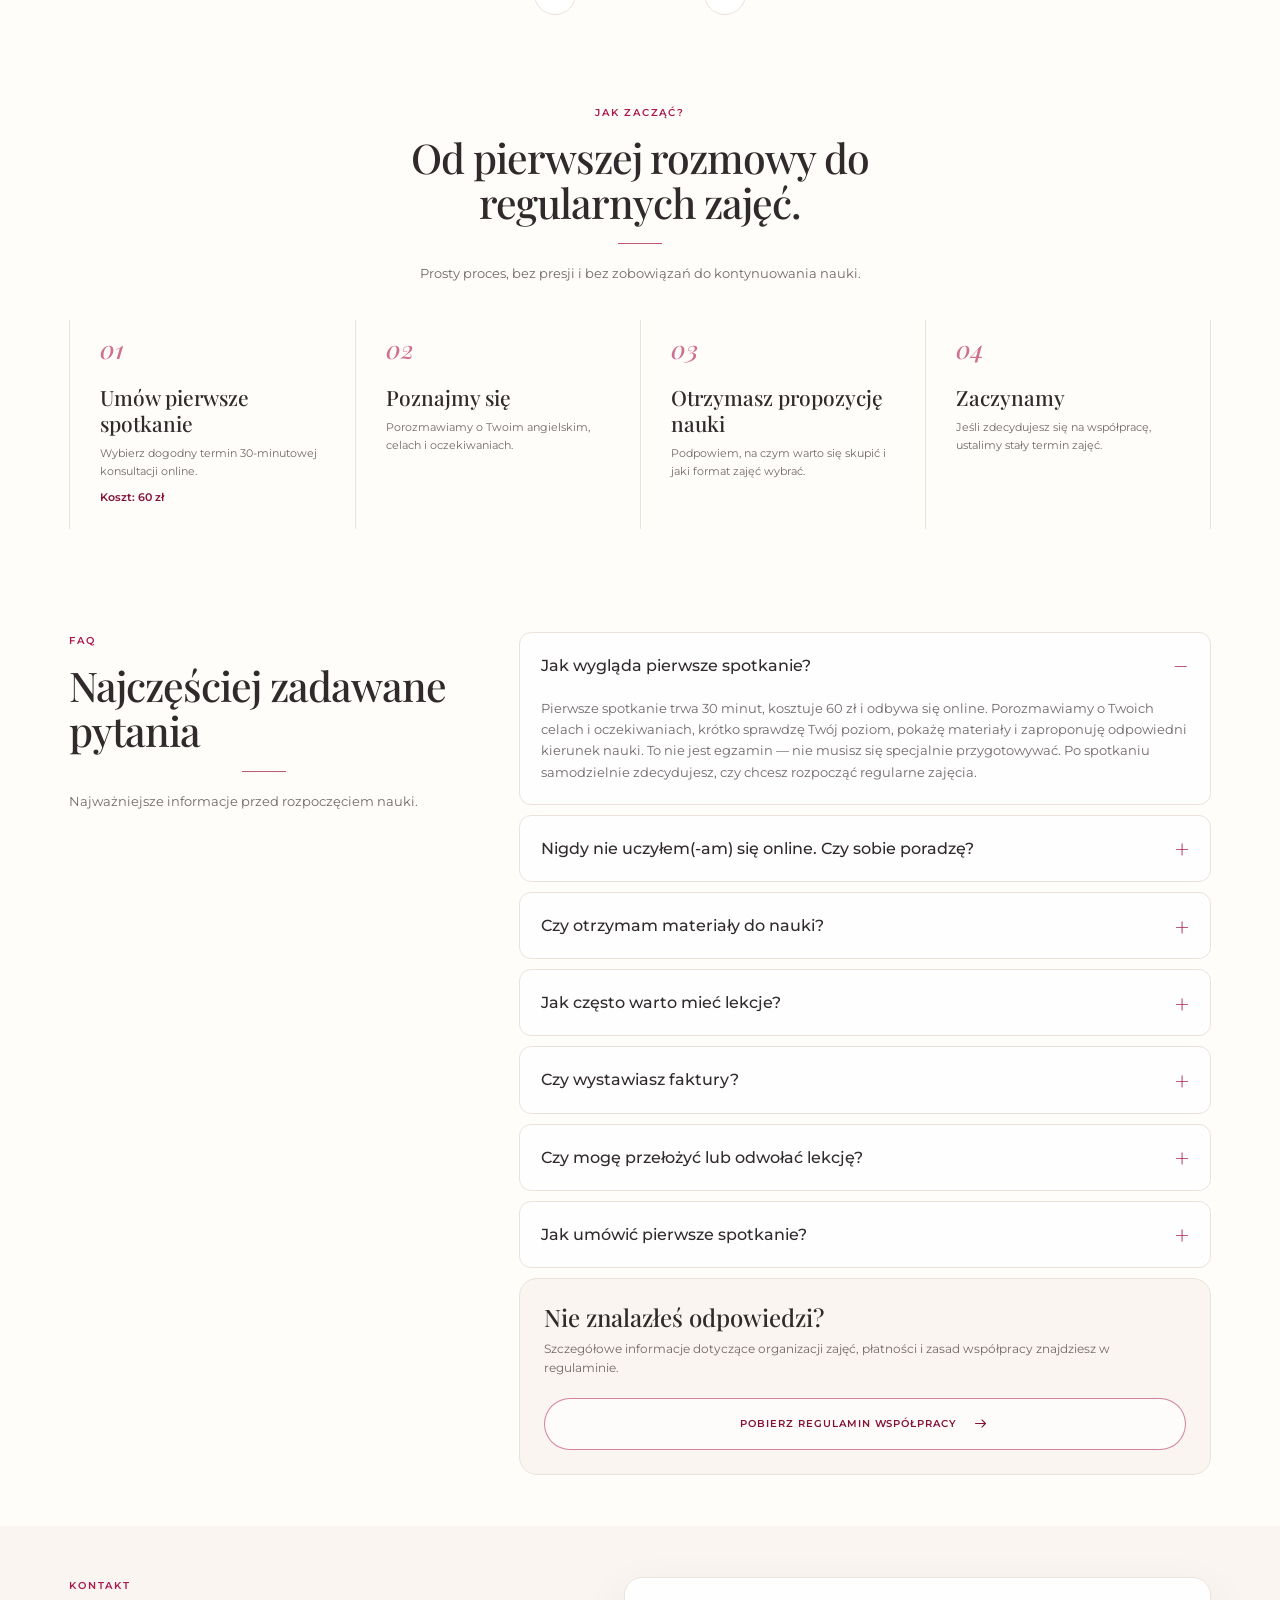
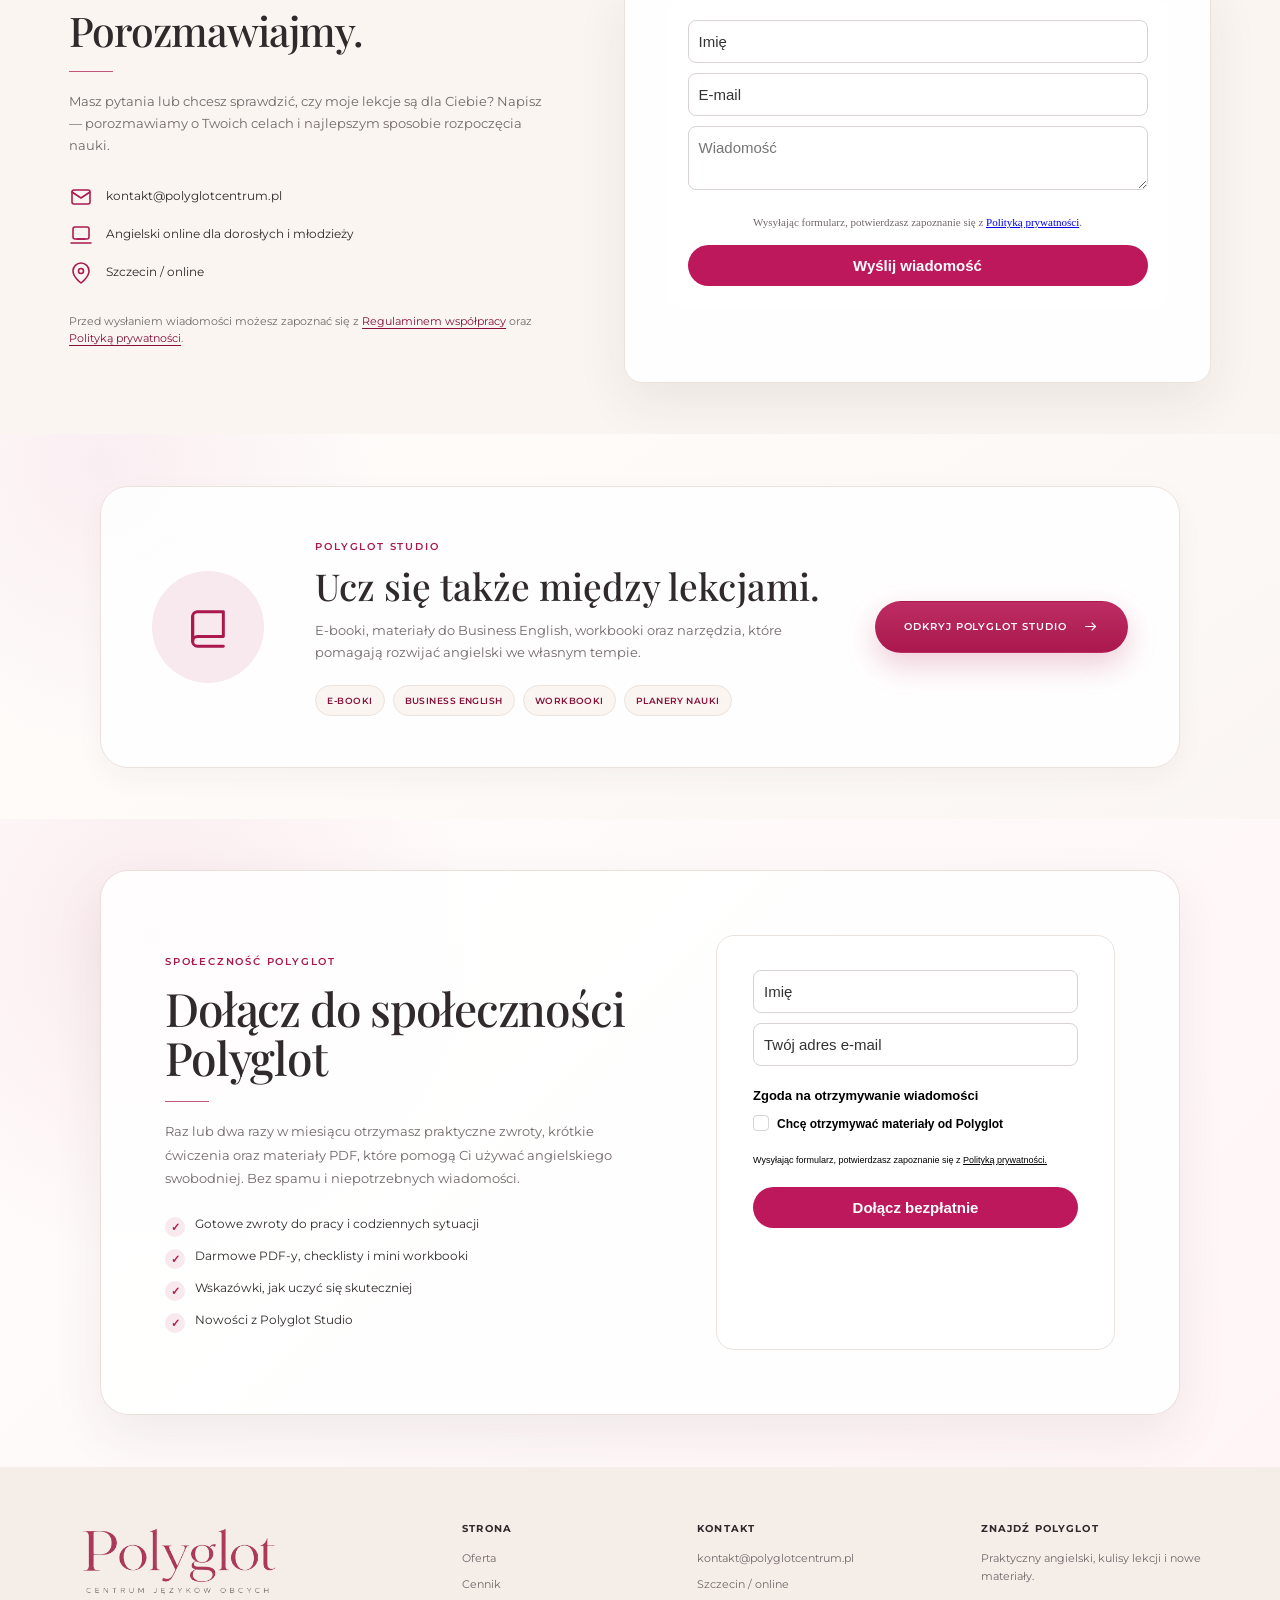
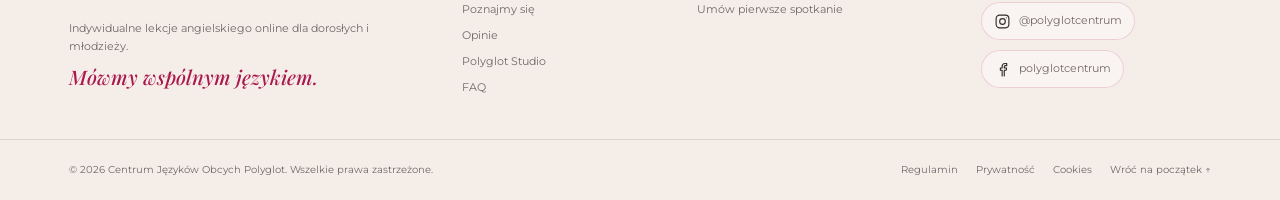
==== commit ca7efaf7: "Zmniejszenie nagłówka na dużych ekranach Added missing newline at the end of the HTML file." ====
--- a/index.html
+++ b/index.html
@@ -615,6 +615,12 @@
 
 <!-- Polyglot: główny nagłówek -->
 <style>
+.hero-copy h1 {
+  font-size: clamp(52px, 4vw, 68px) !important;
+  line-height: 0.98 !important;
+  letter-spacing: -1.5px !important;
+}
+
 @media (max-width: 780px) {
   .hero-copy h1 {
     font-size: clamp(44px, 7vw, 54px) !important;
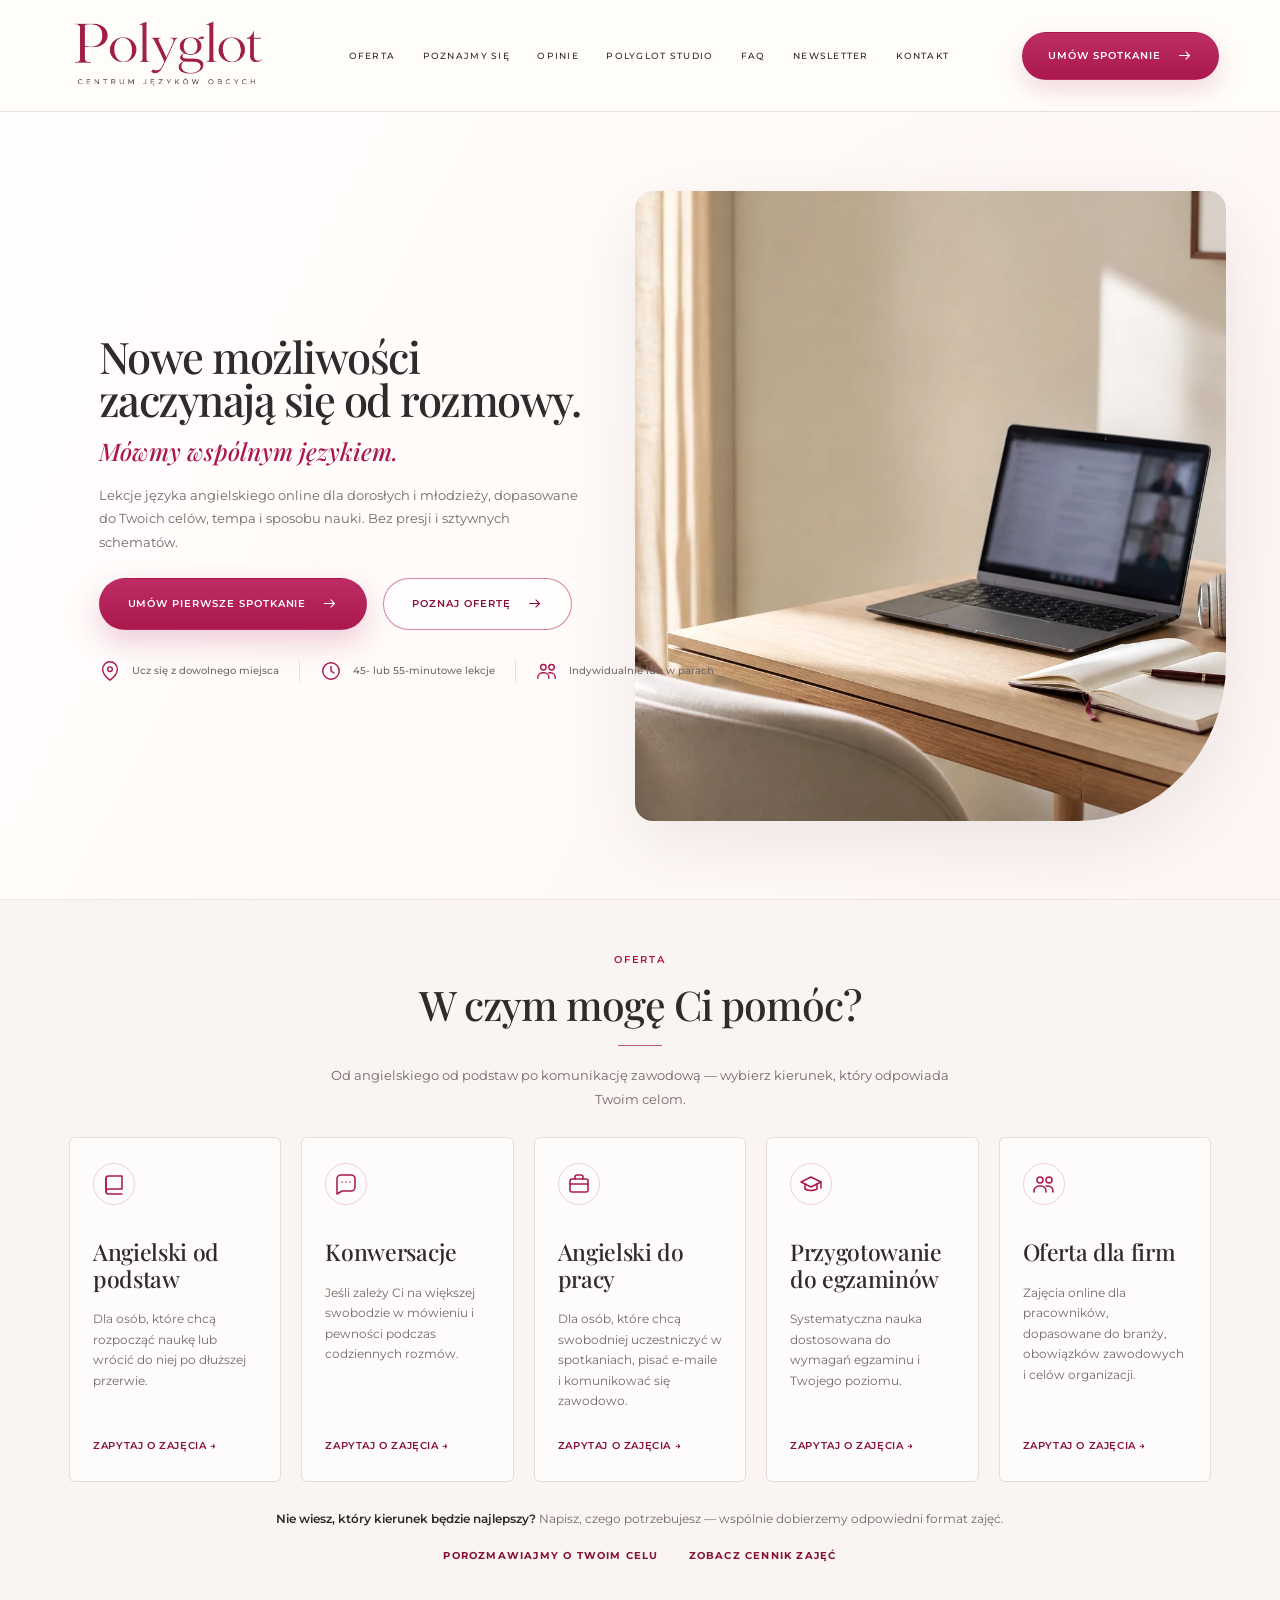
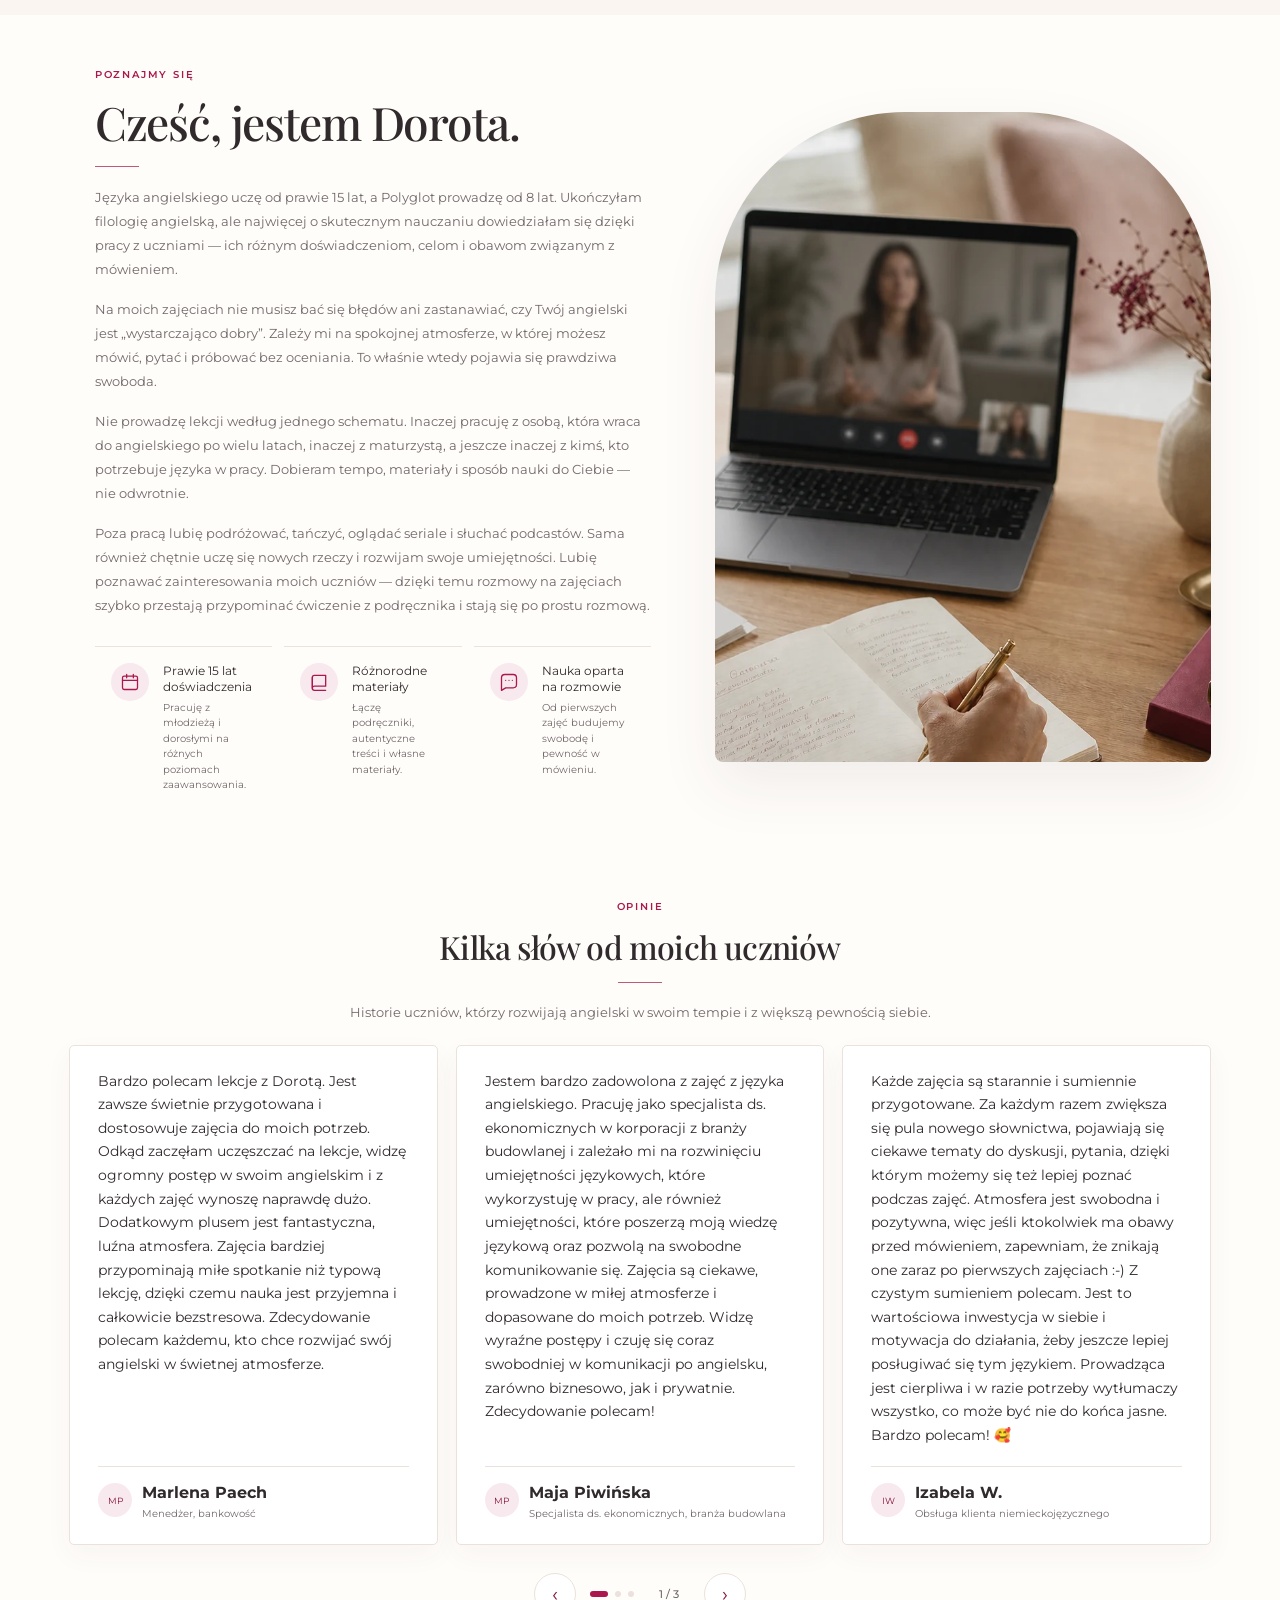
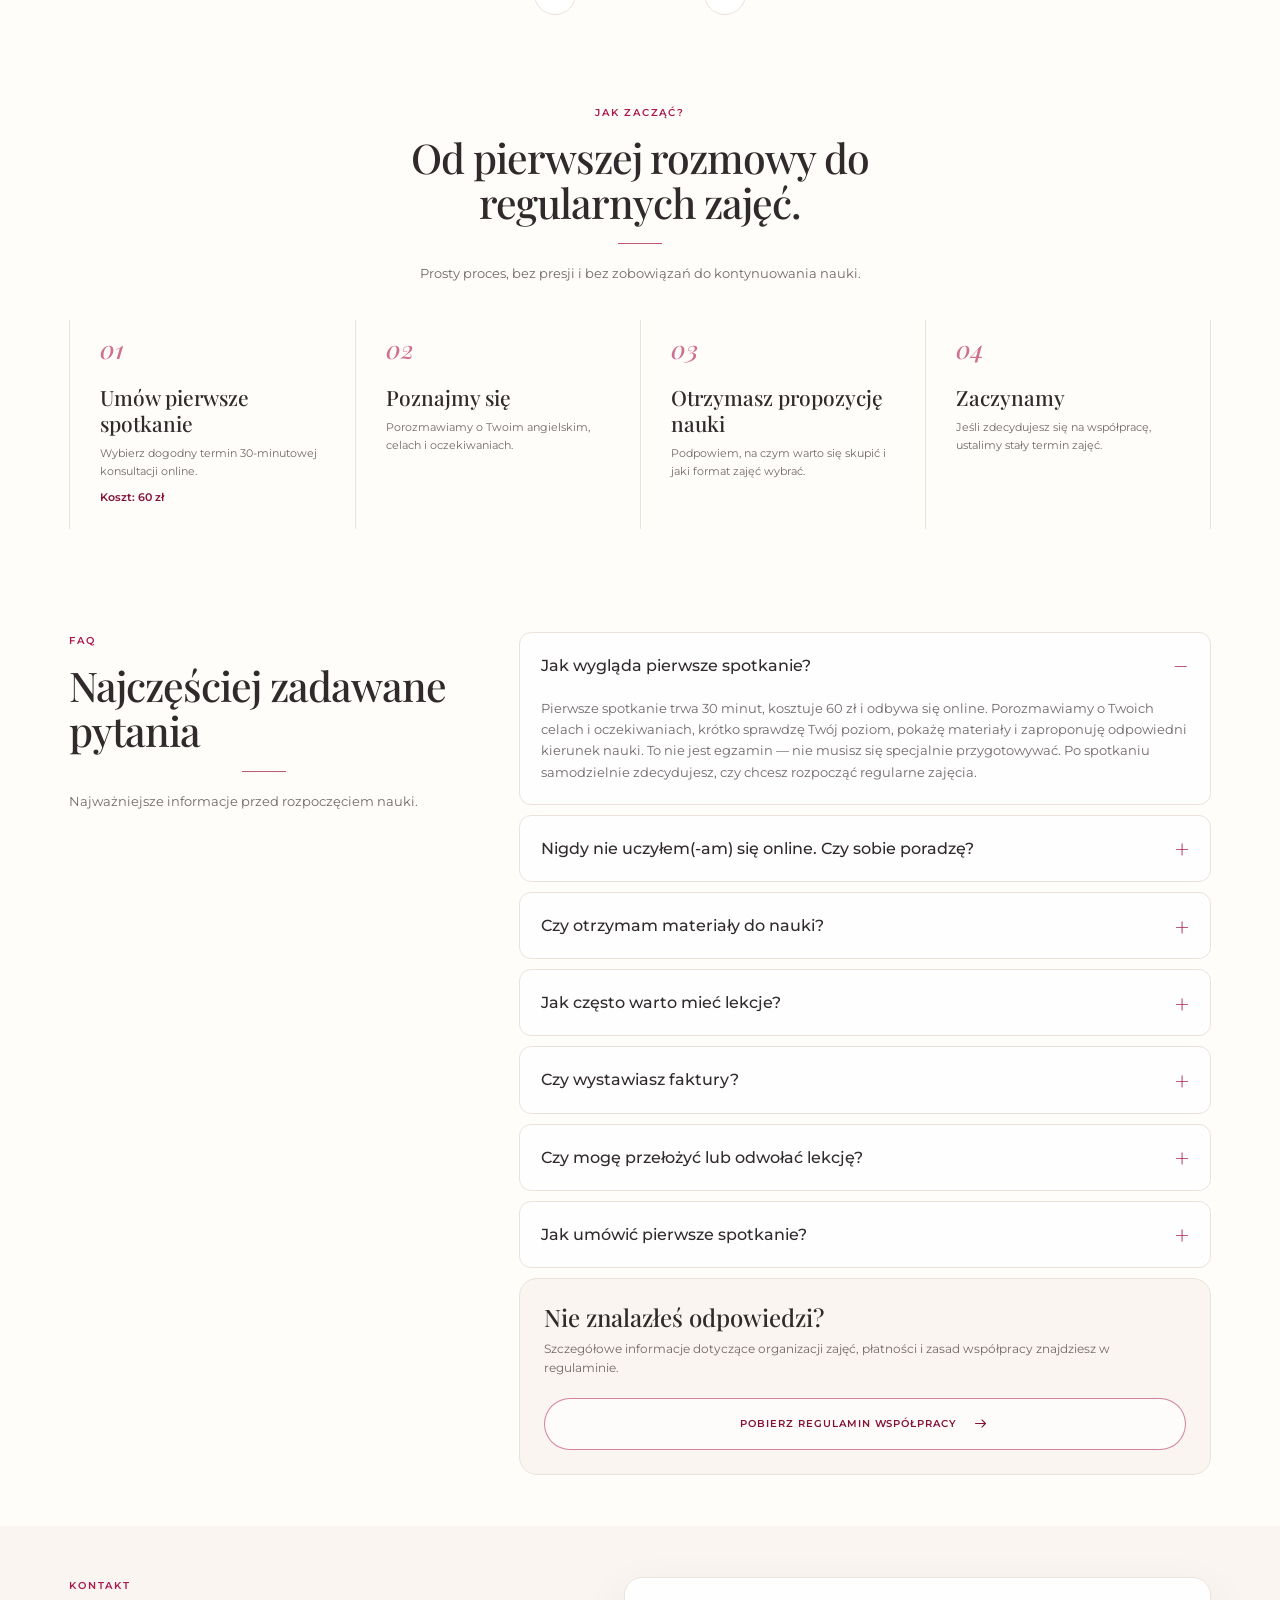
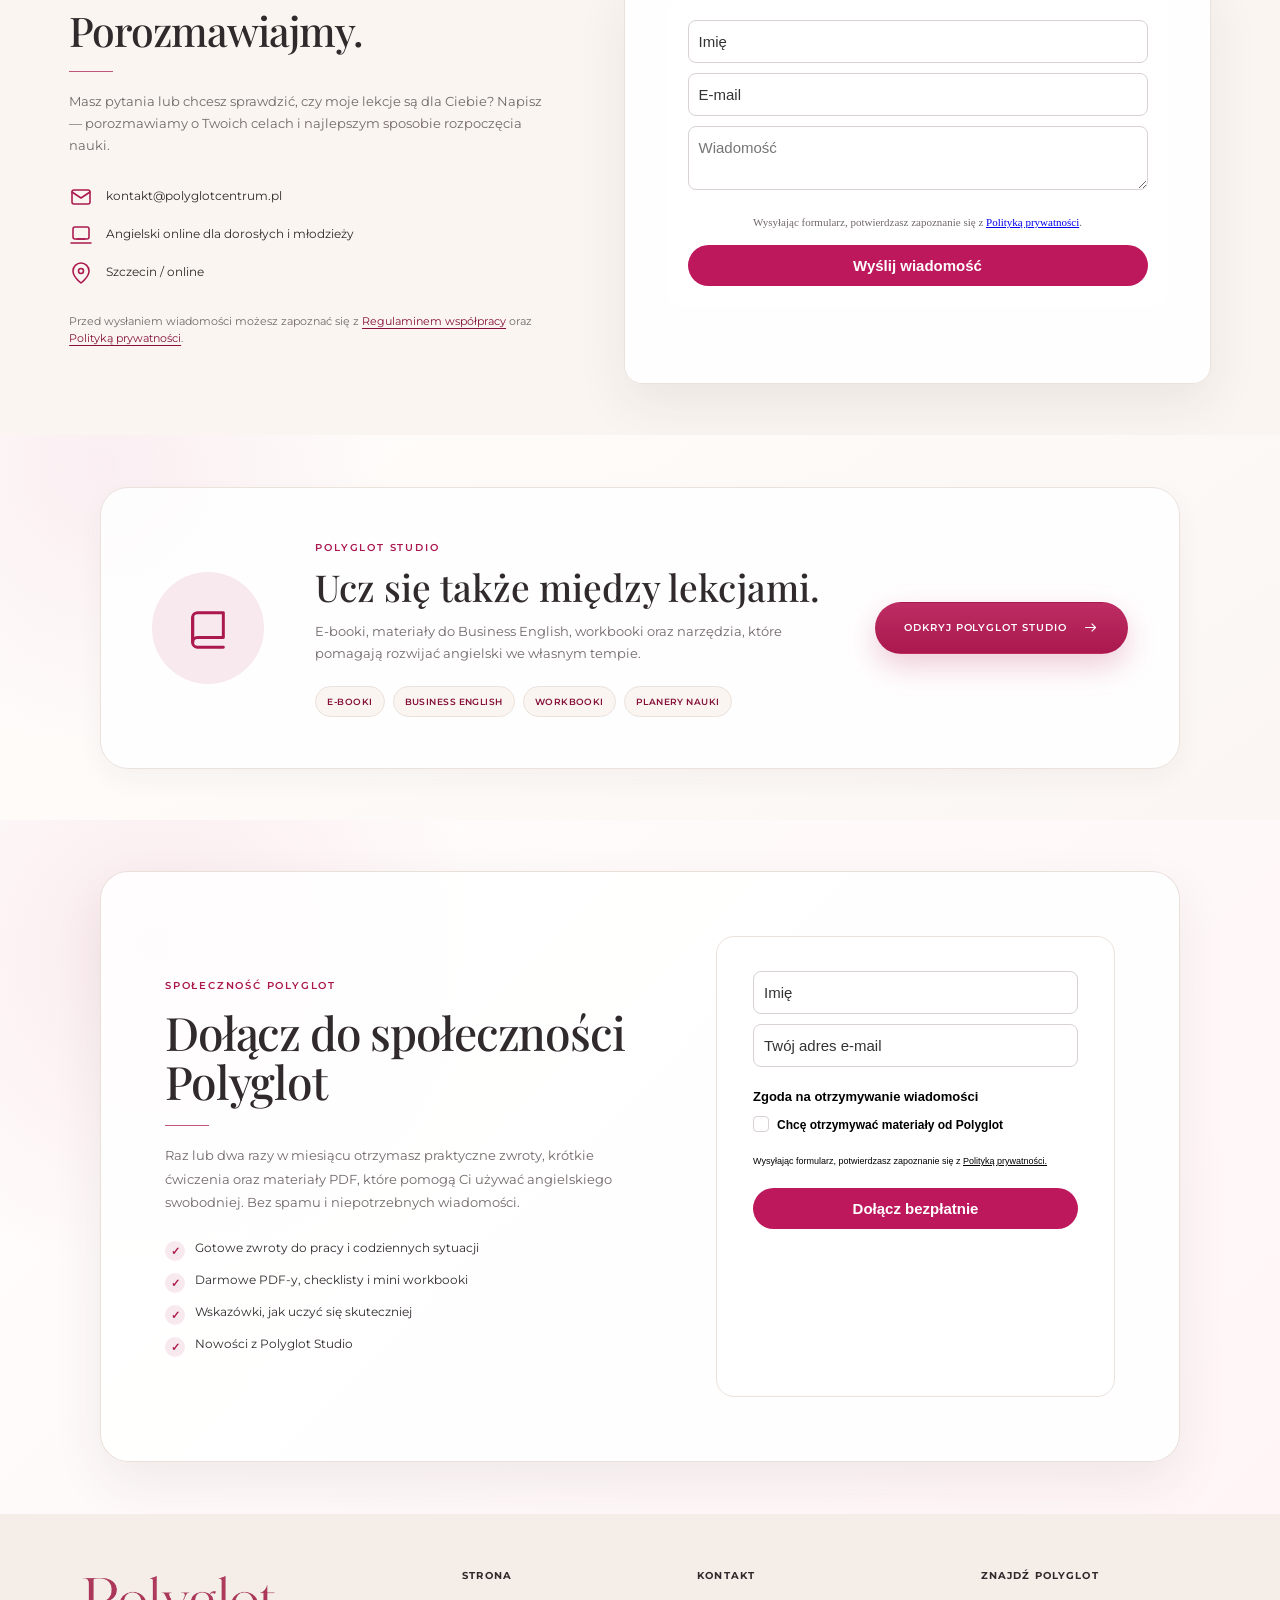
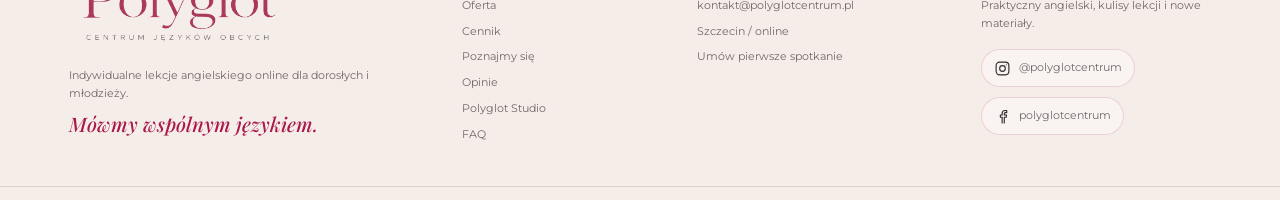
==== commit 47a5bc5e: "Zmniejszenie głównego nagłówka" ====
--- a/index.html
+++ b/index.html
@@ -616,7 +616,7 @@
 <!-- Polyglot: główny nagłówek -->
 <style>
 .hero-copy h1 {
-  font-size: clamp(52px, 4vw, 68px) !important;
+  font-size: clamp(42px, 3.4vw, 58px) !important;
   line-height: 0.98 !important;
   letter-spacing: -1.5px !important;
 }
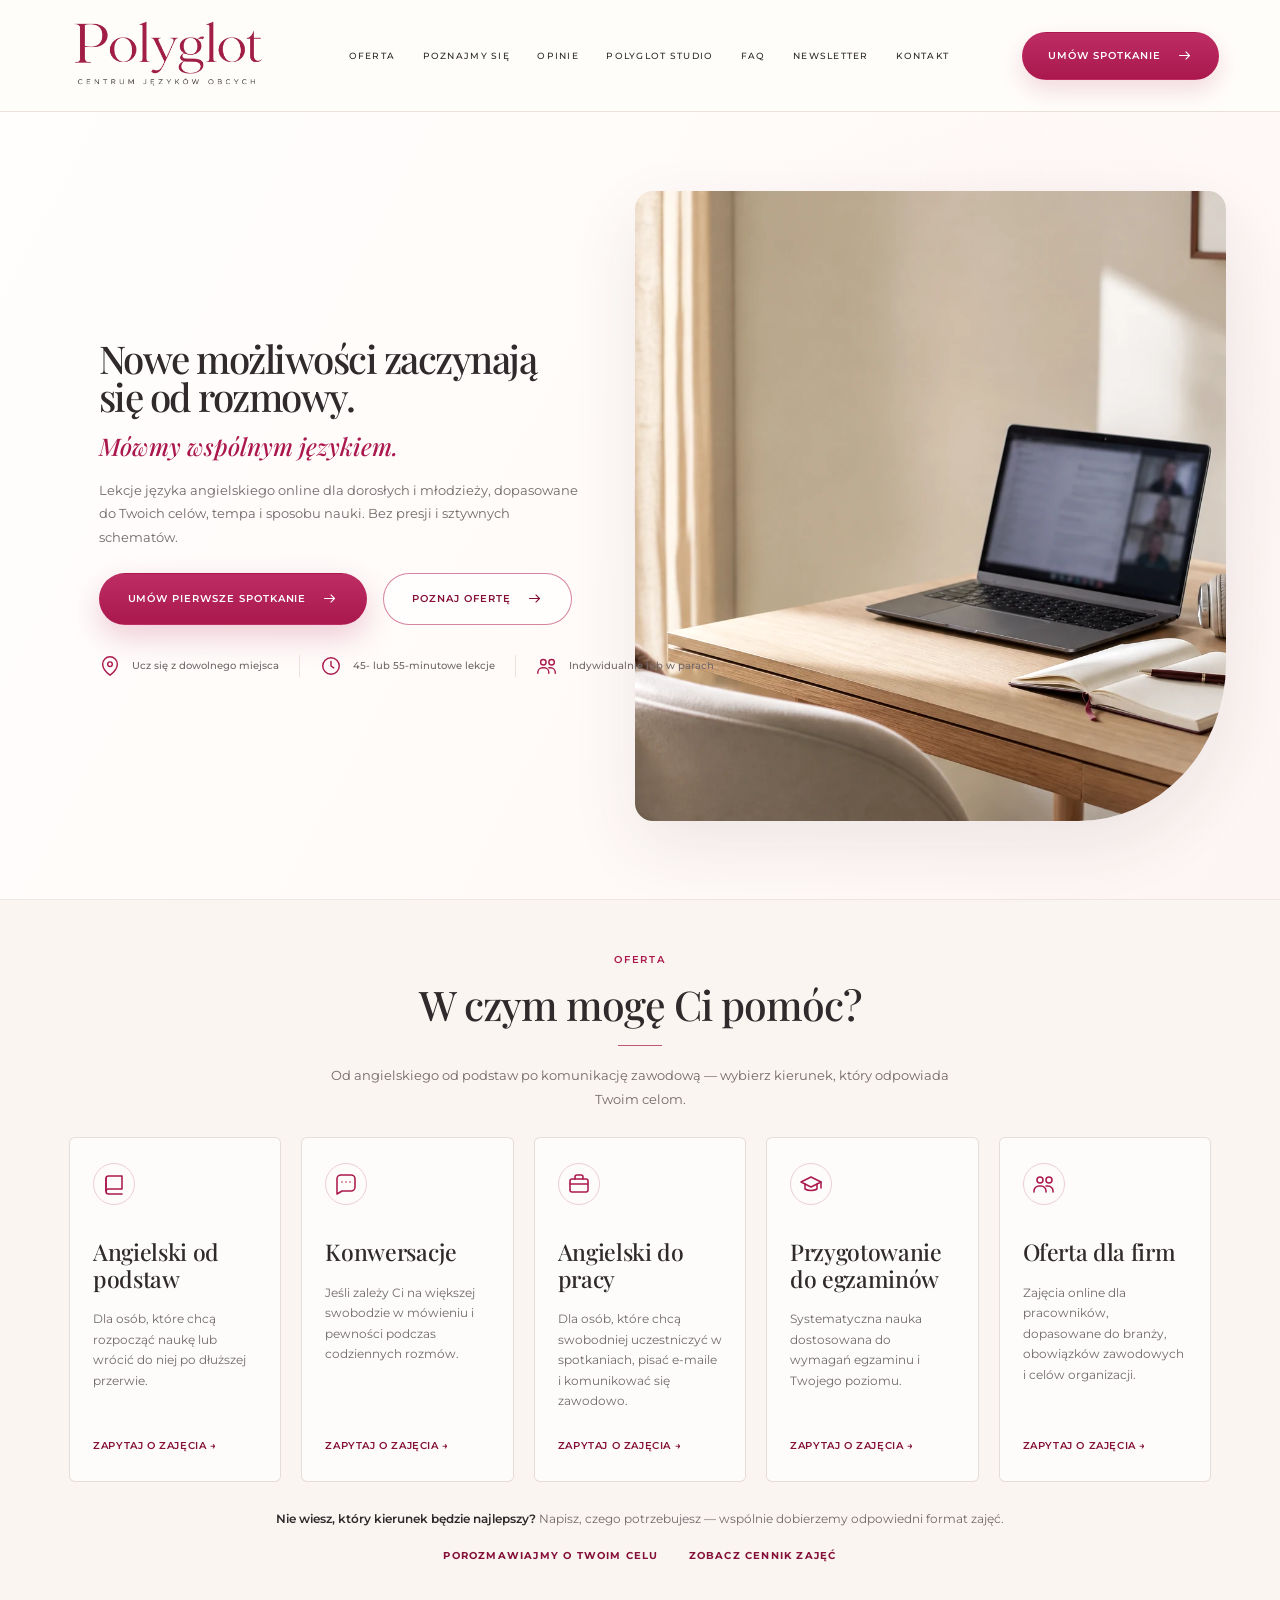
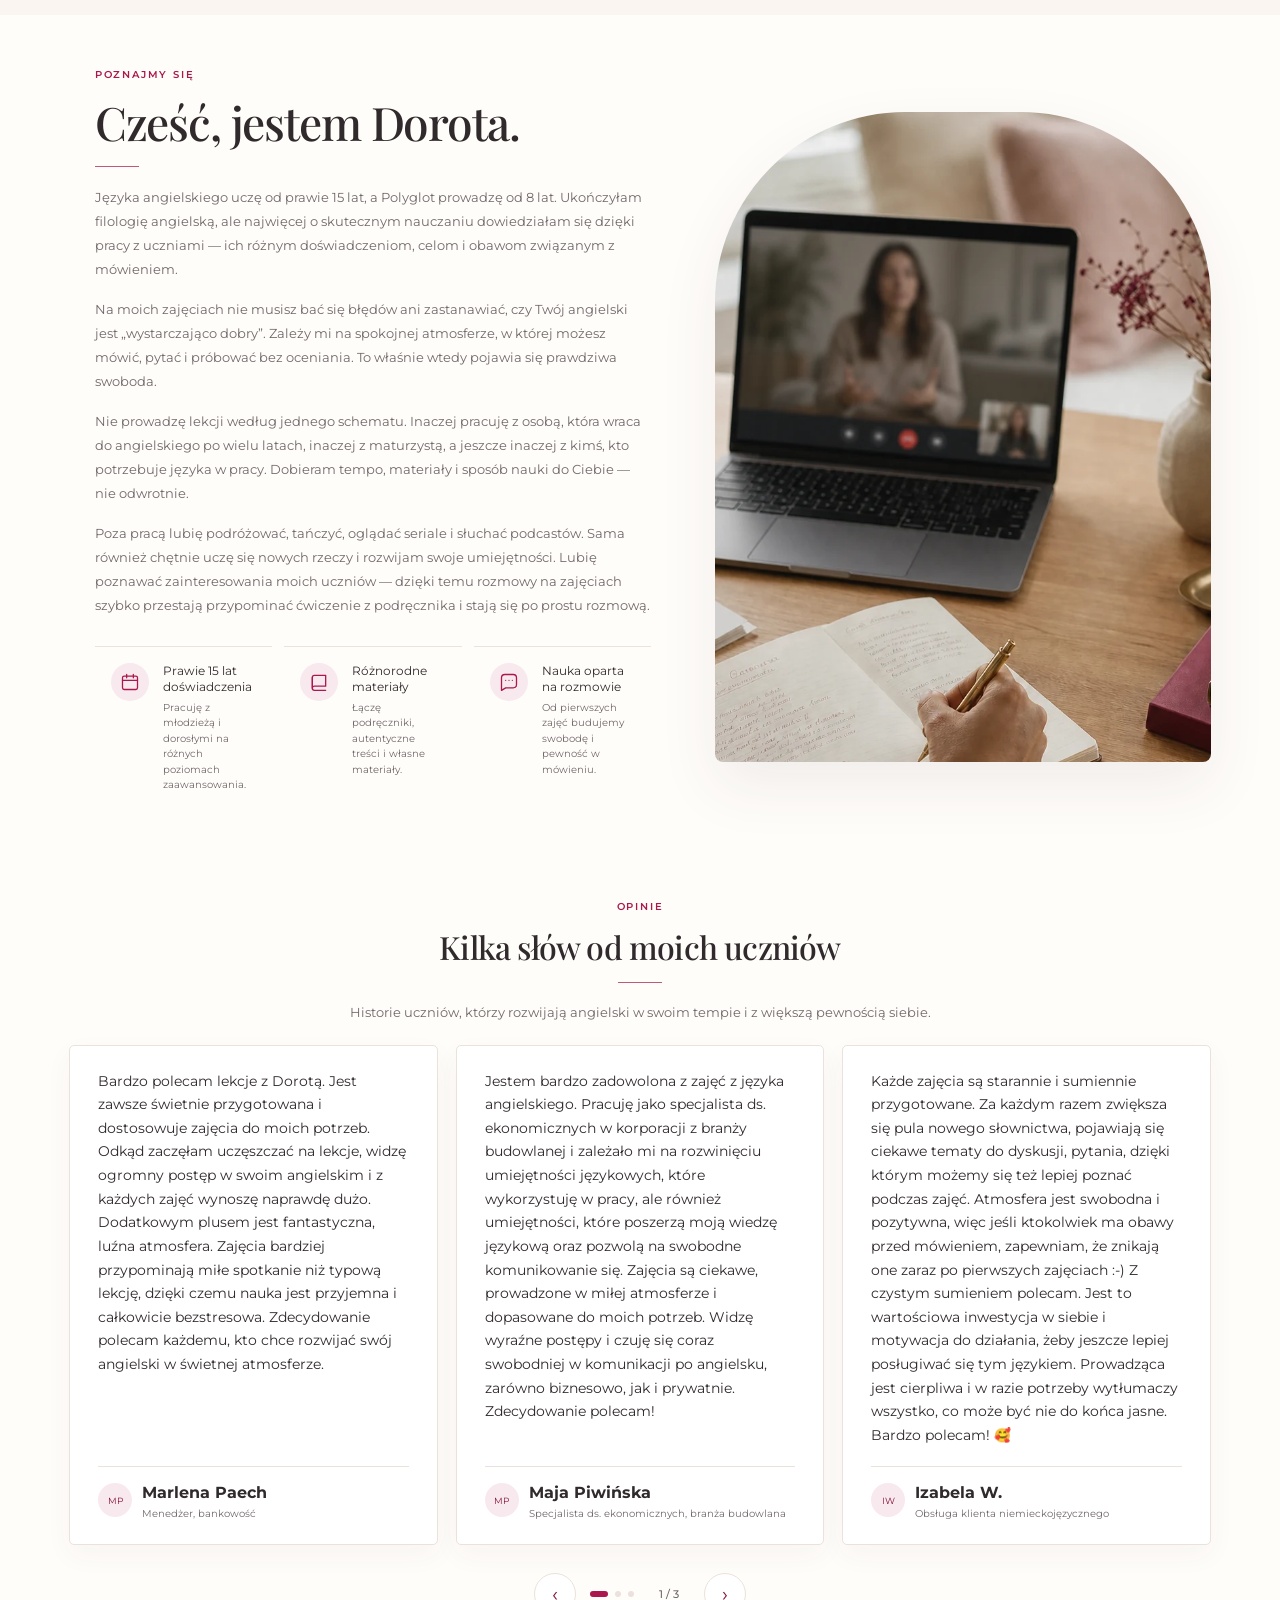
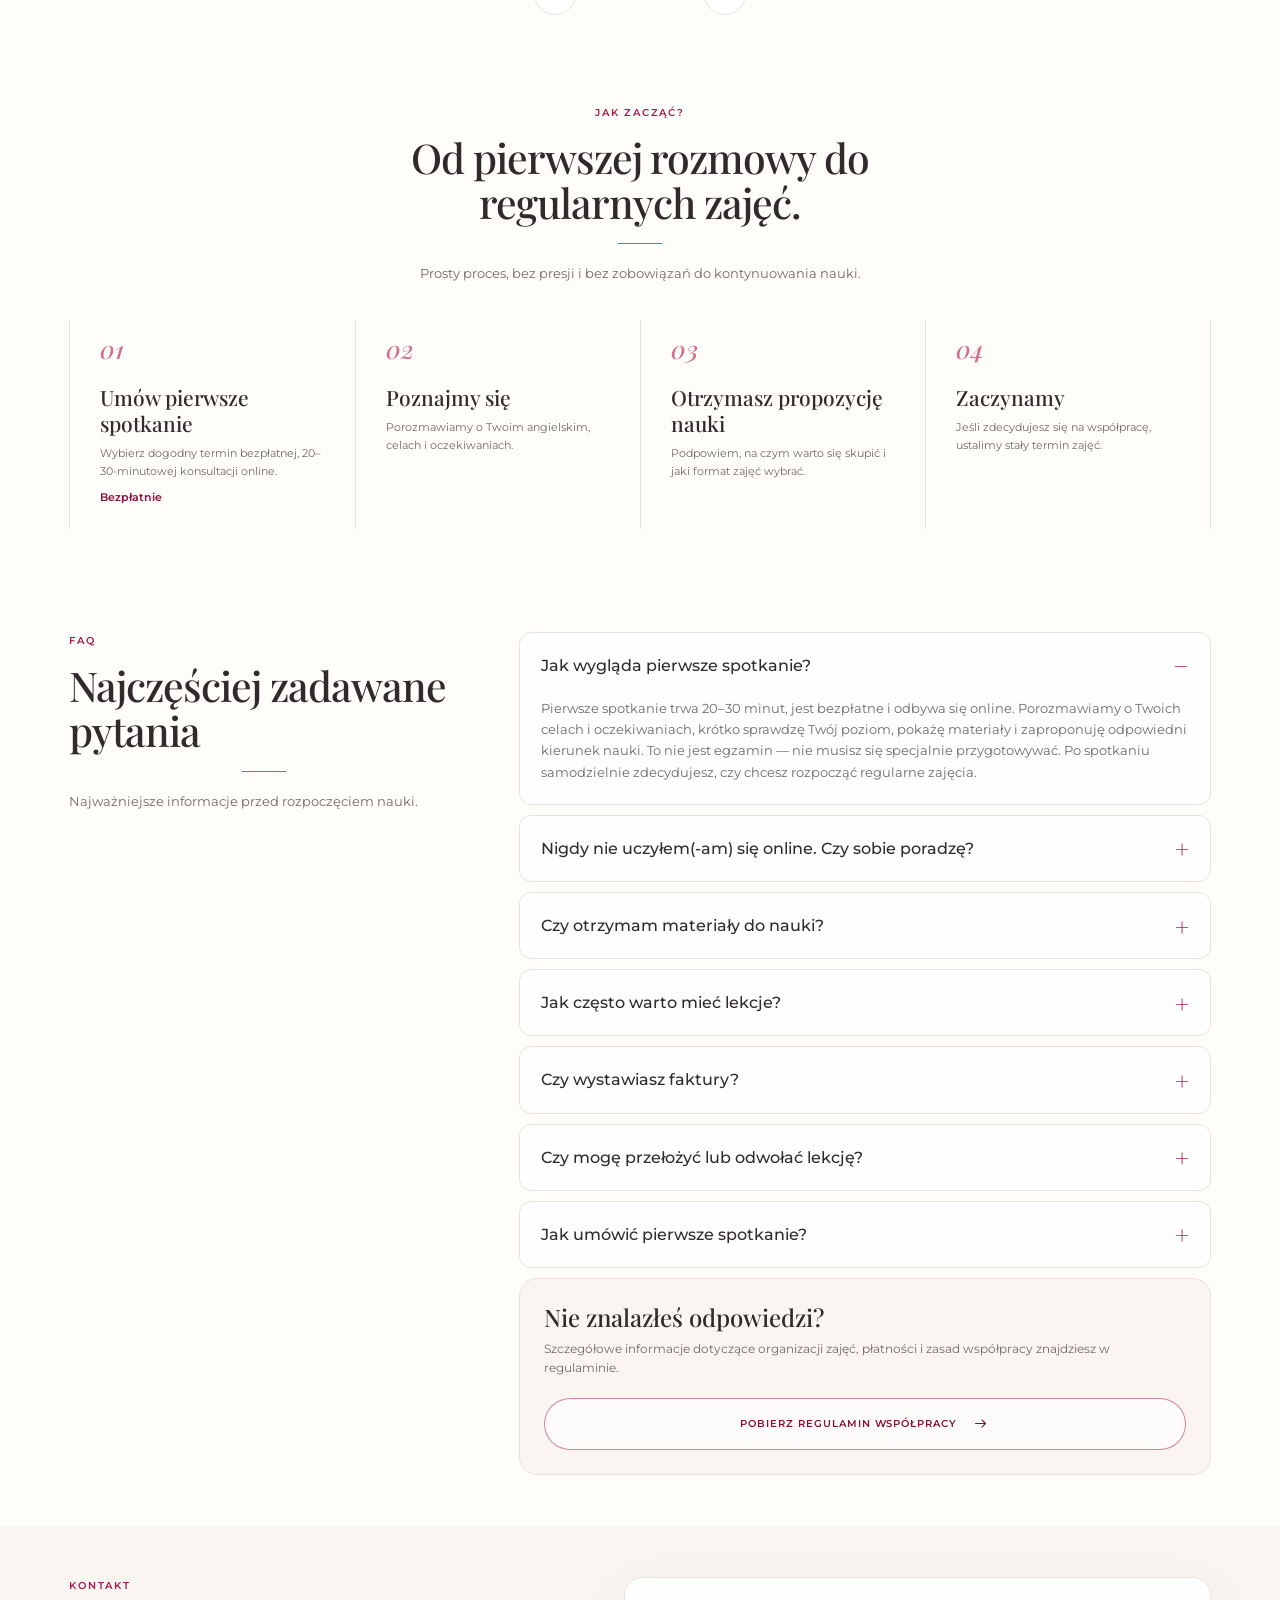
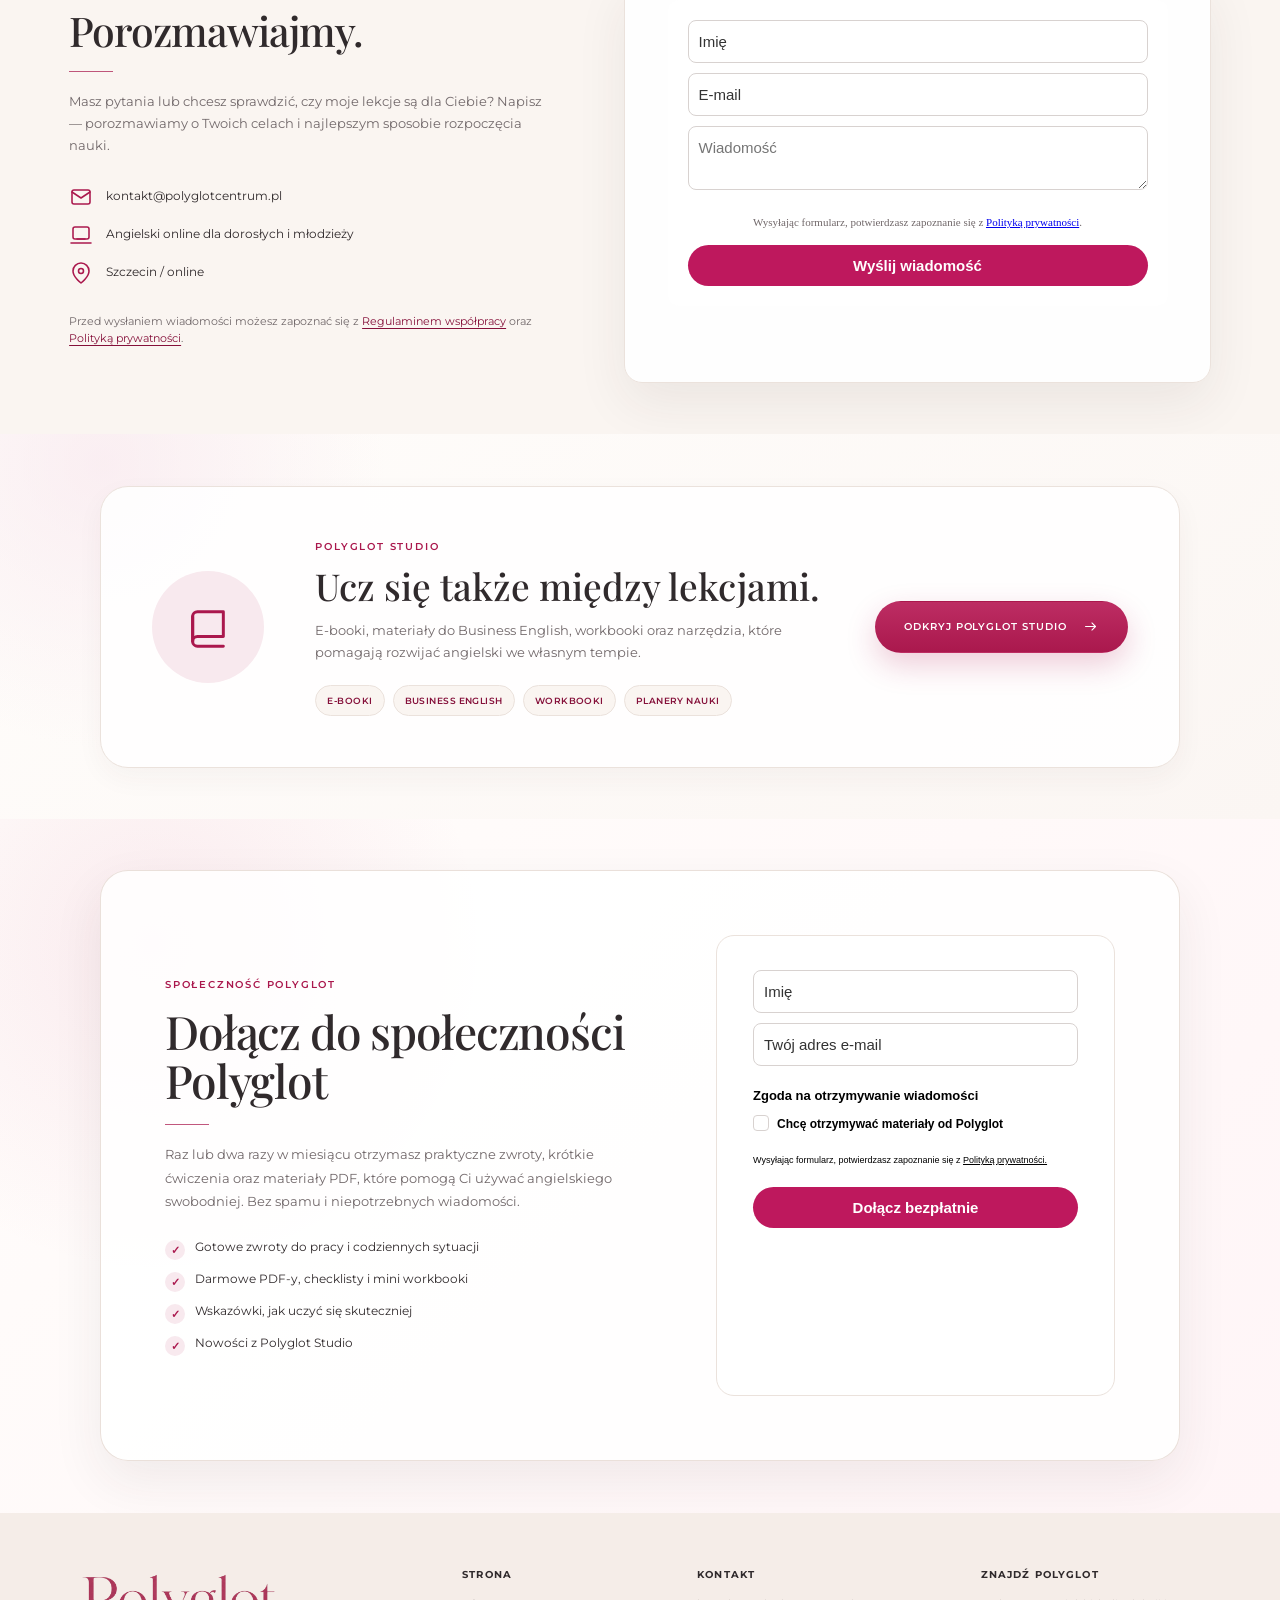
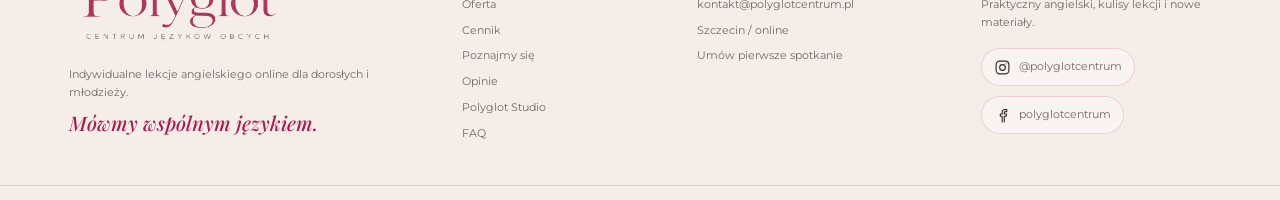
==== commit e7c89502: "Zmniejszenie nagłówka i aktualizacja konsultacji" ====
--- a/index.html
+++ b/index.html
@@ -568,7 +568,7 @@
           '<p class="section-intro">Prosty proces, bez presji i bez zobowiązań do kontynuowania nauki.</p>' +
         '</header>' +
         '<ol class="polyglot-start-steps">' +
-          '<li><span class="polyglot-start-number">01</span><h3>Umów pierwsze spotkanie</h3><p>Wybierz dogodny termin 30-minutowej konsultacji online.<br><span class="polyglot-start-price">Koszt: 60 zł</span></p></li>' +
+          '<li><span class="polyglot-start-number">01</span><h3>Umów pierwsze spotkanie</h3><p>Wybierz dogodny termin bezpłatnej, 20–30-minutowej konsultacji online.<br><span class="polyglot-start-price">Bezpłatnie</span></p></li>' +
           '<li><span class="polyglot-start-number">02</span><h3>Poznajmy się</h3><p>Porozmawiamy o Twoim angielskim, celach i oczekiwaniach.</p></li>' +
           '<li><span class="polyglot-start-number">03</span><h3>Otrzymasz propozycję nauki</h3><p>Podpowiem, na czym warto się skupić i jaki format zajęć wybrać.</p></li>' +
           '<li><span class="polyglot-start-number">04</span><h3>Zaczynamy</h3><p>Jeśli zdecydujesz się na współpracę, ustalimy stały termin zajęć.</p></li>' +
@@ -582,7 +582,7 @@
     });
     if (meetingButton) {
       var answer = meetingButton.closest('.faq-item').querySelector('.faq-answer p');
-      if (answer) answer.textContent = 'Pierwsze spotkanie trwa 30 minut, kosztuje 60 zł i odbywa się online. Porozmawiamy o Twoich celach i oczekiwaniach, krótko sprawdzę Twój poziom, pokażę materiały i zaproponuję odpowiedni kierunek nauki. To nie jest egzamin — nie musisz się specjalnie przygotowywać. Po spotkaniu samodzielnie zdecydujesz, czy chcesz rozpocząć regularne zajęcia.';
+      if (answer) answer.textContent = 'Pierwsze spotkanie trwa 20–30 minut, jest bezpłatne i odbywa się online. Porozmawiamy o Twoich celach i oczekiwaniach, krótko sprawdzę Twój poziom, pokażę materiały i zaproponuję odpowiedni kierunek nauki. To nie jest egzamin — nie musisz się specjalnie przygotowywać. Po spotkaniu samodzielnie zdecydujesz, czy chcesz rozpocząć regularne zajęcia.';
     }
 
     if (!nav.querySelector('a[href="#jak-zaczac"]')) {
@@ -616,14 +616,14 @@
 <!-- Polyglot: główny nagłówek -->
 <style>
 .hero-copy h1 {
-  font-size: clamp(42px, 3.4vw, 58px) !important;
+  font-size: clamp(36px, 3vw, 50px) !important;
   line-height: 0.98 !important;
   letter-spacing: -1.5px !important;
 }
 
 @media (max-width: 780px) {
   .hero-copy h1 {
-    font-size: clamp(44px, 7vw, 54px) !important;
+    font-size: clamp(38px, 6.5vw, 48px) !important;
     line-height: 0.98 !important;
     letter-spacing: -1.5px !important;
   }
